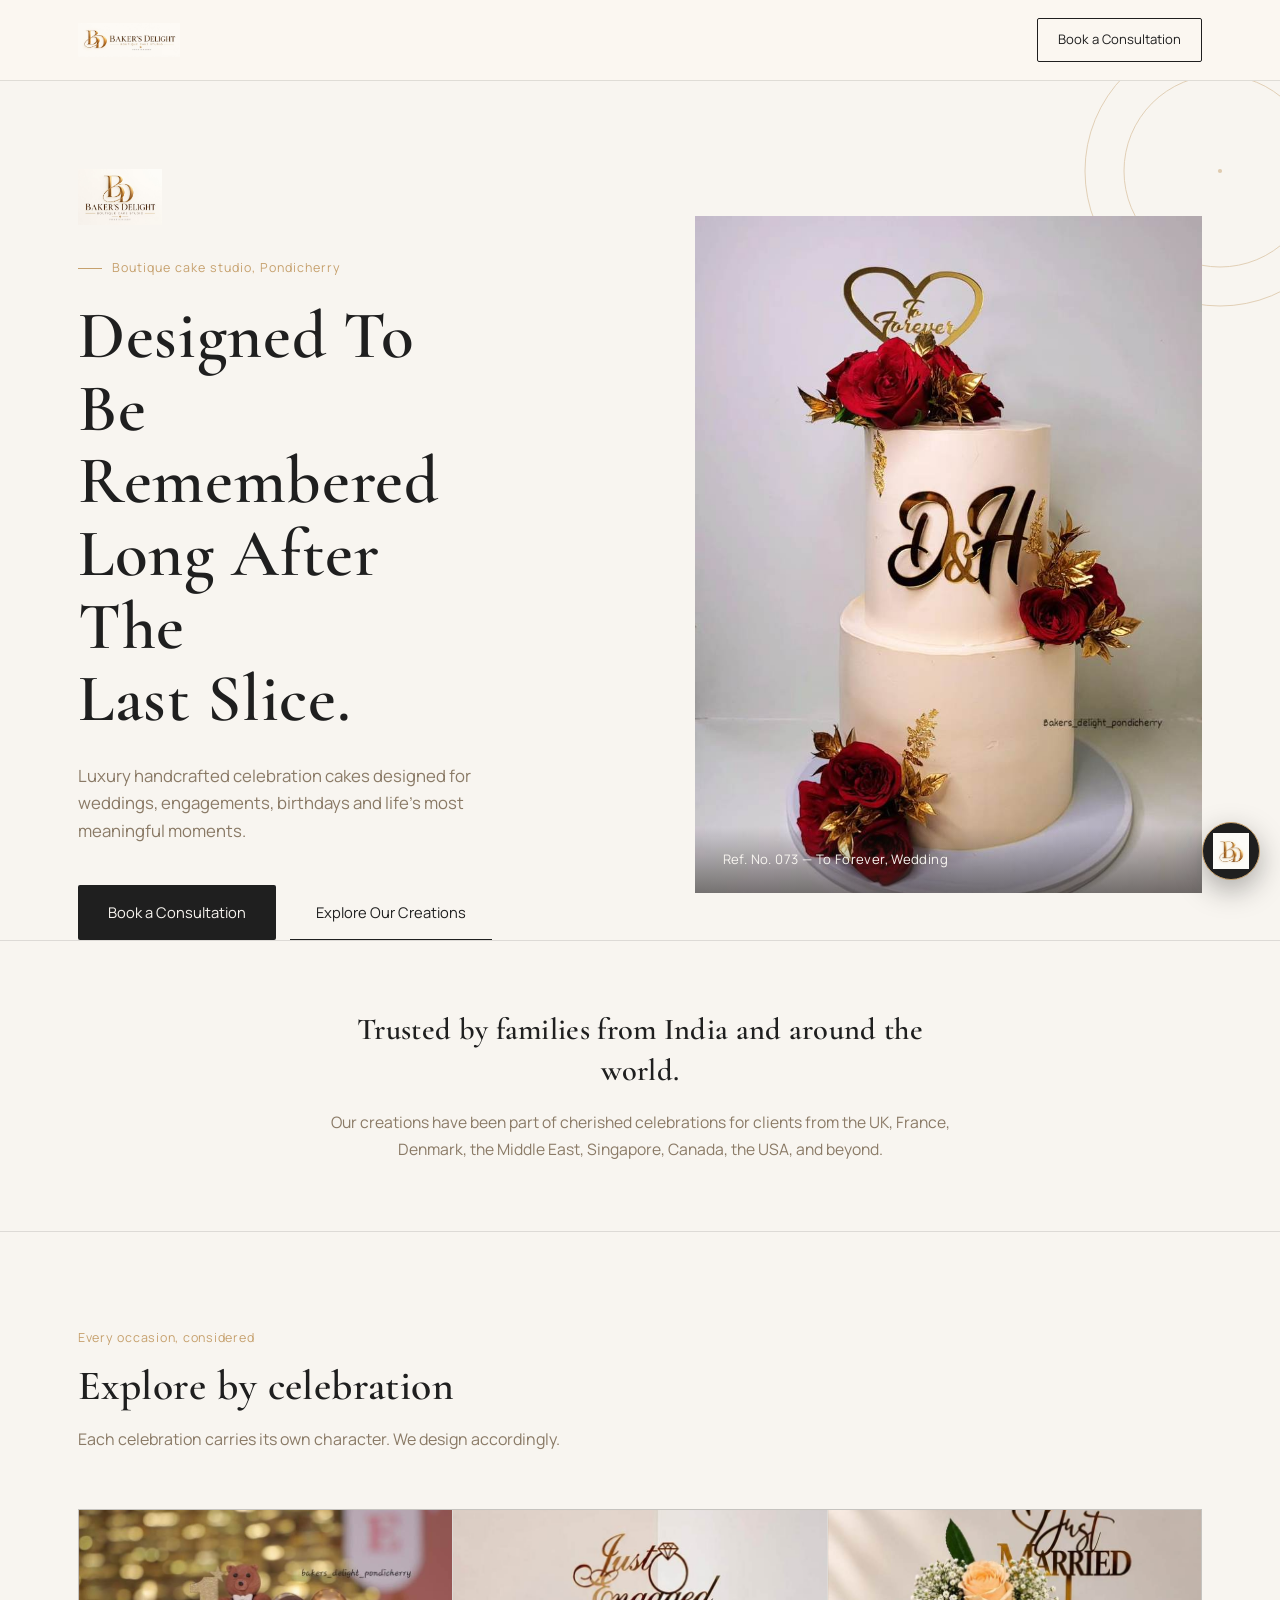
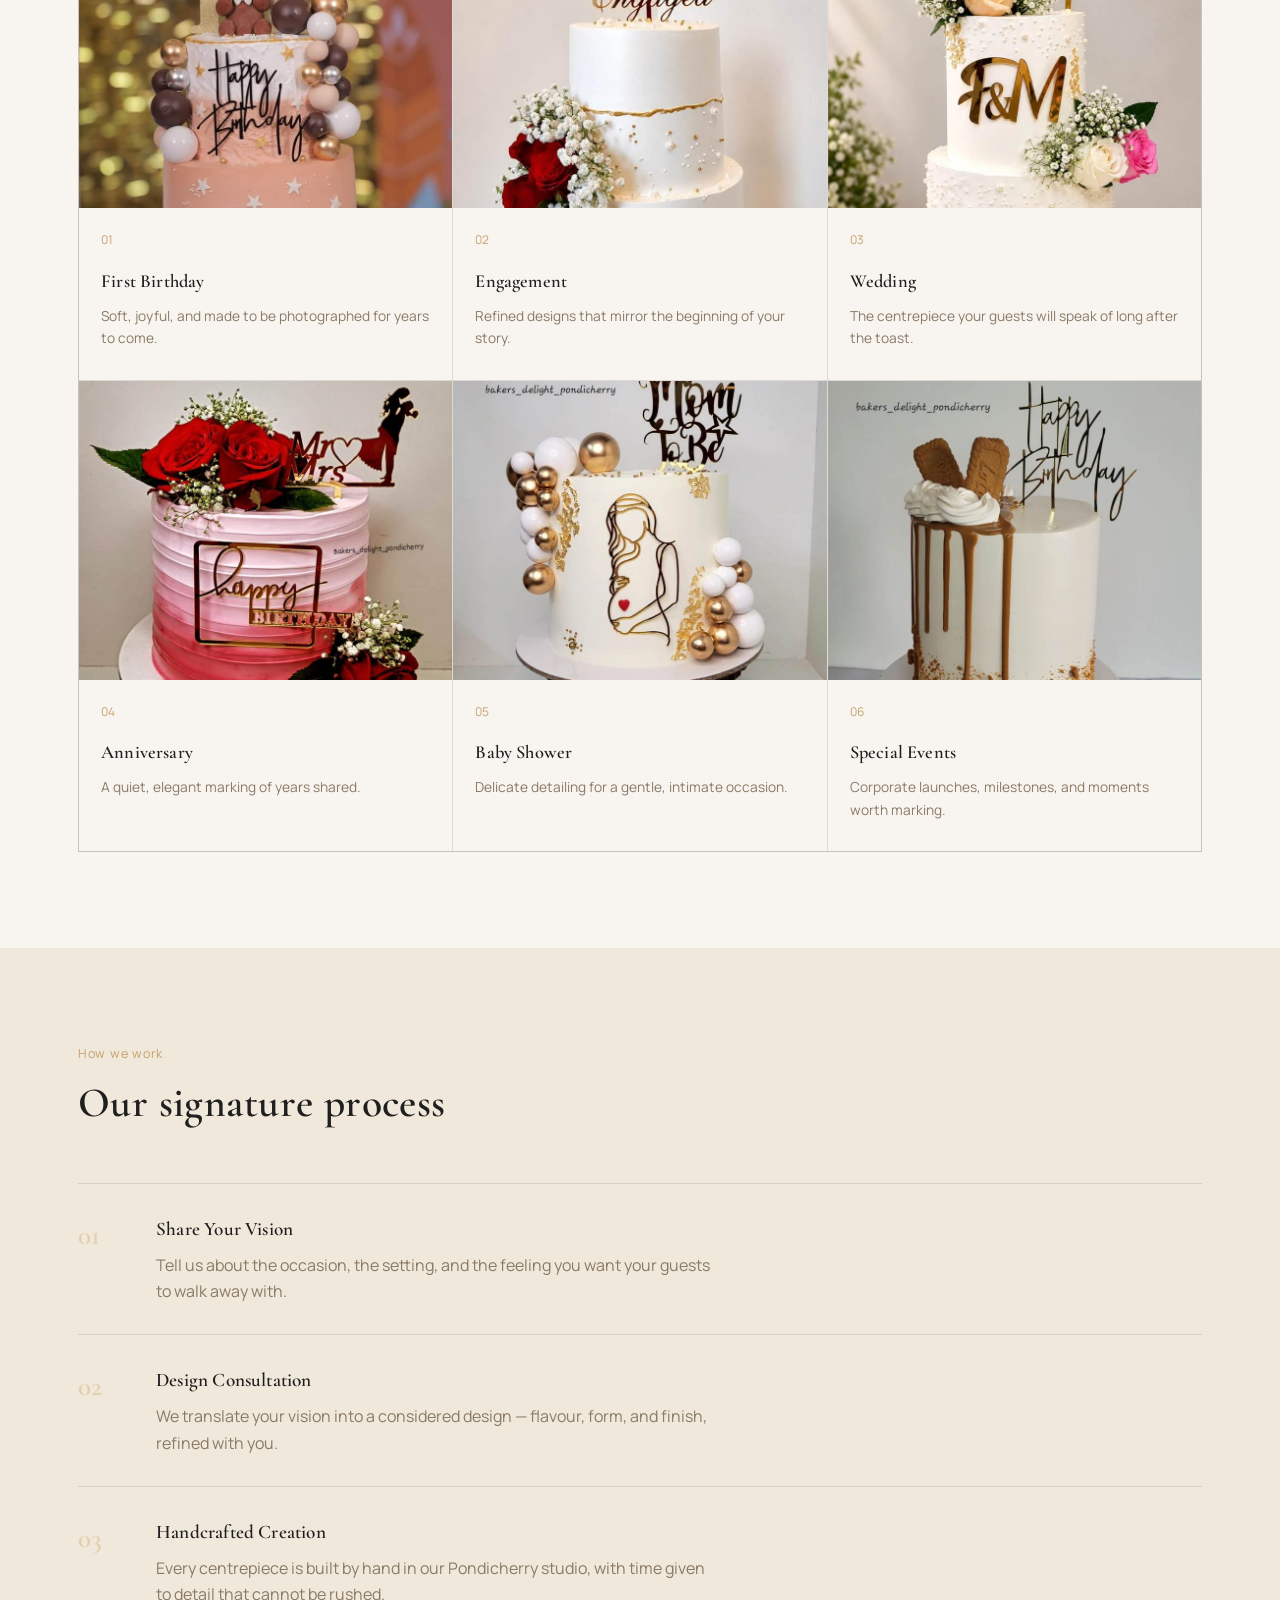
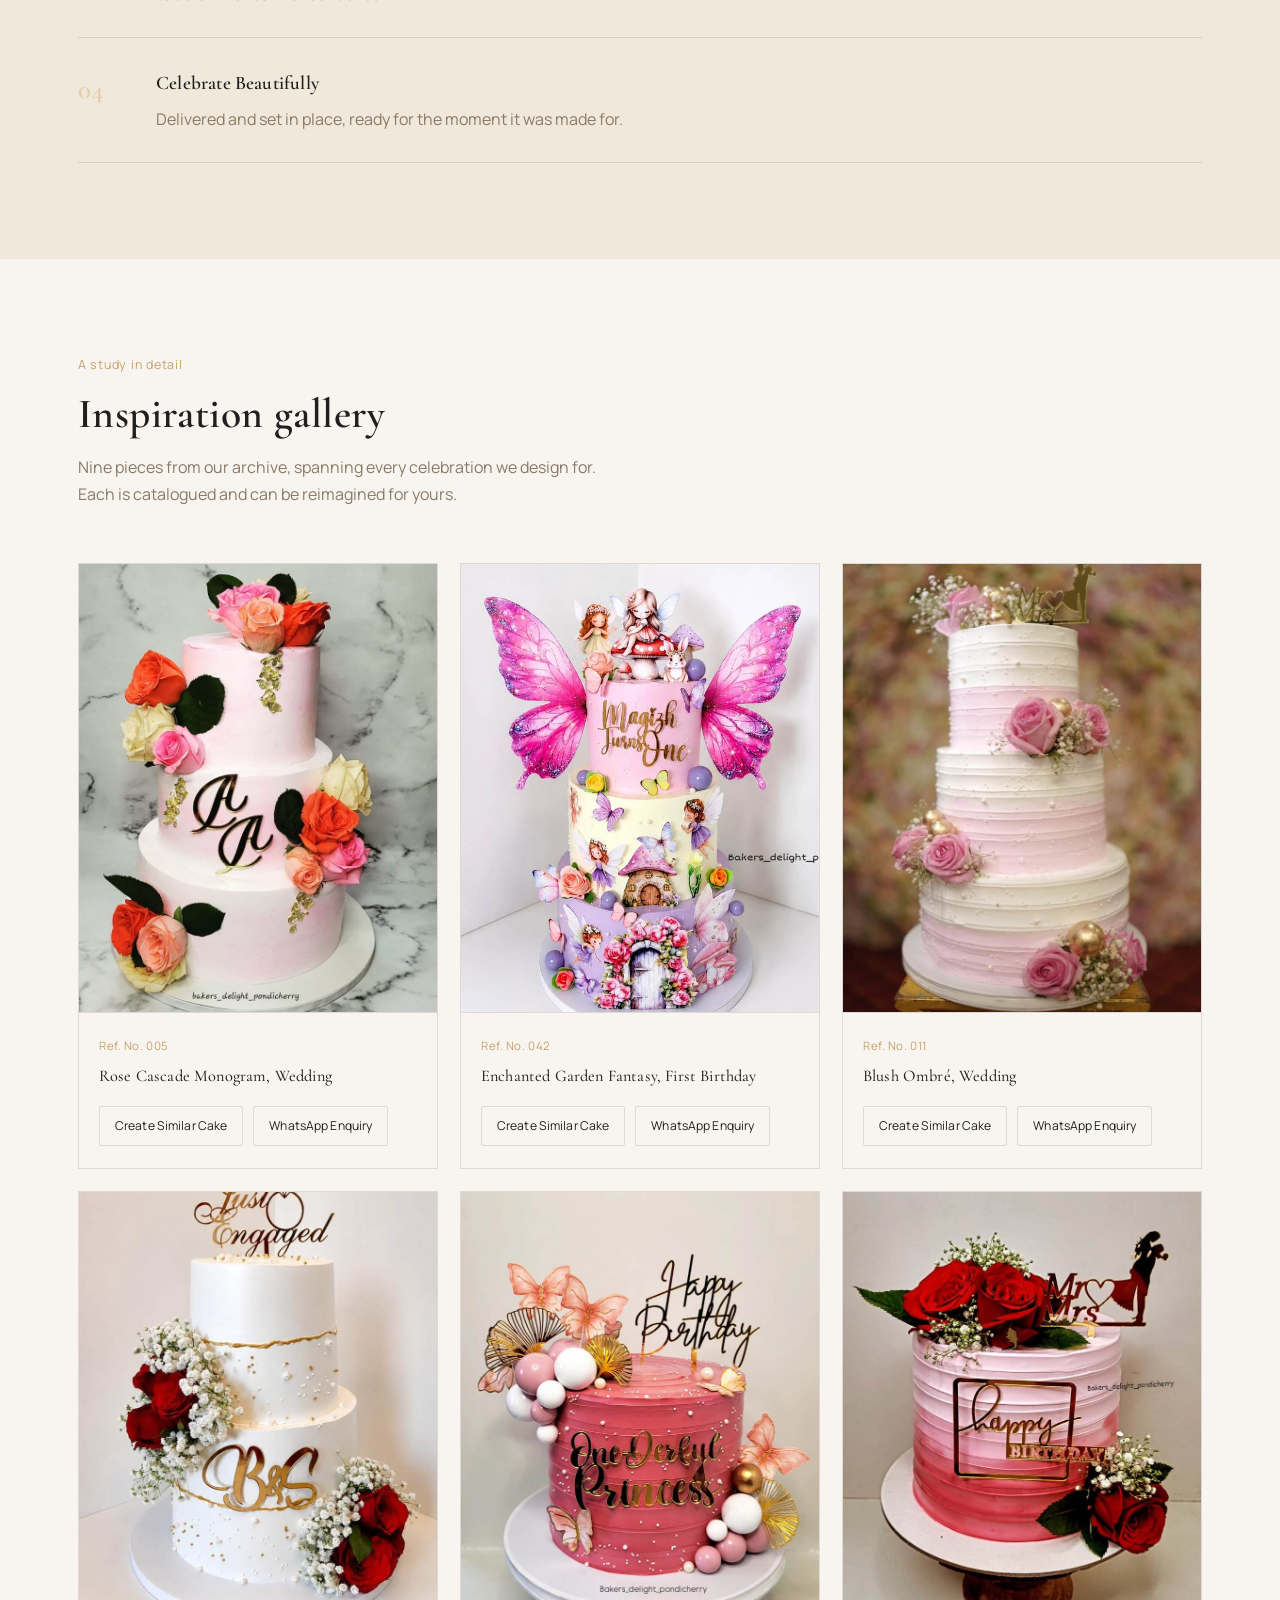
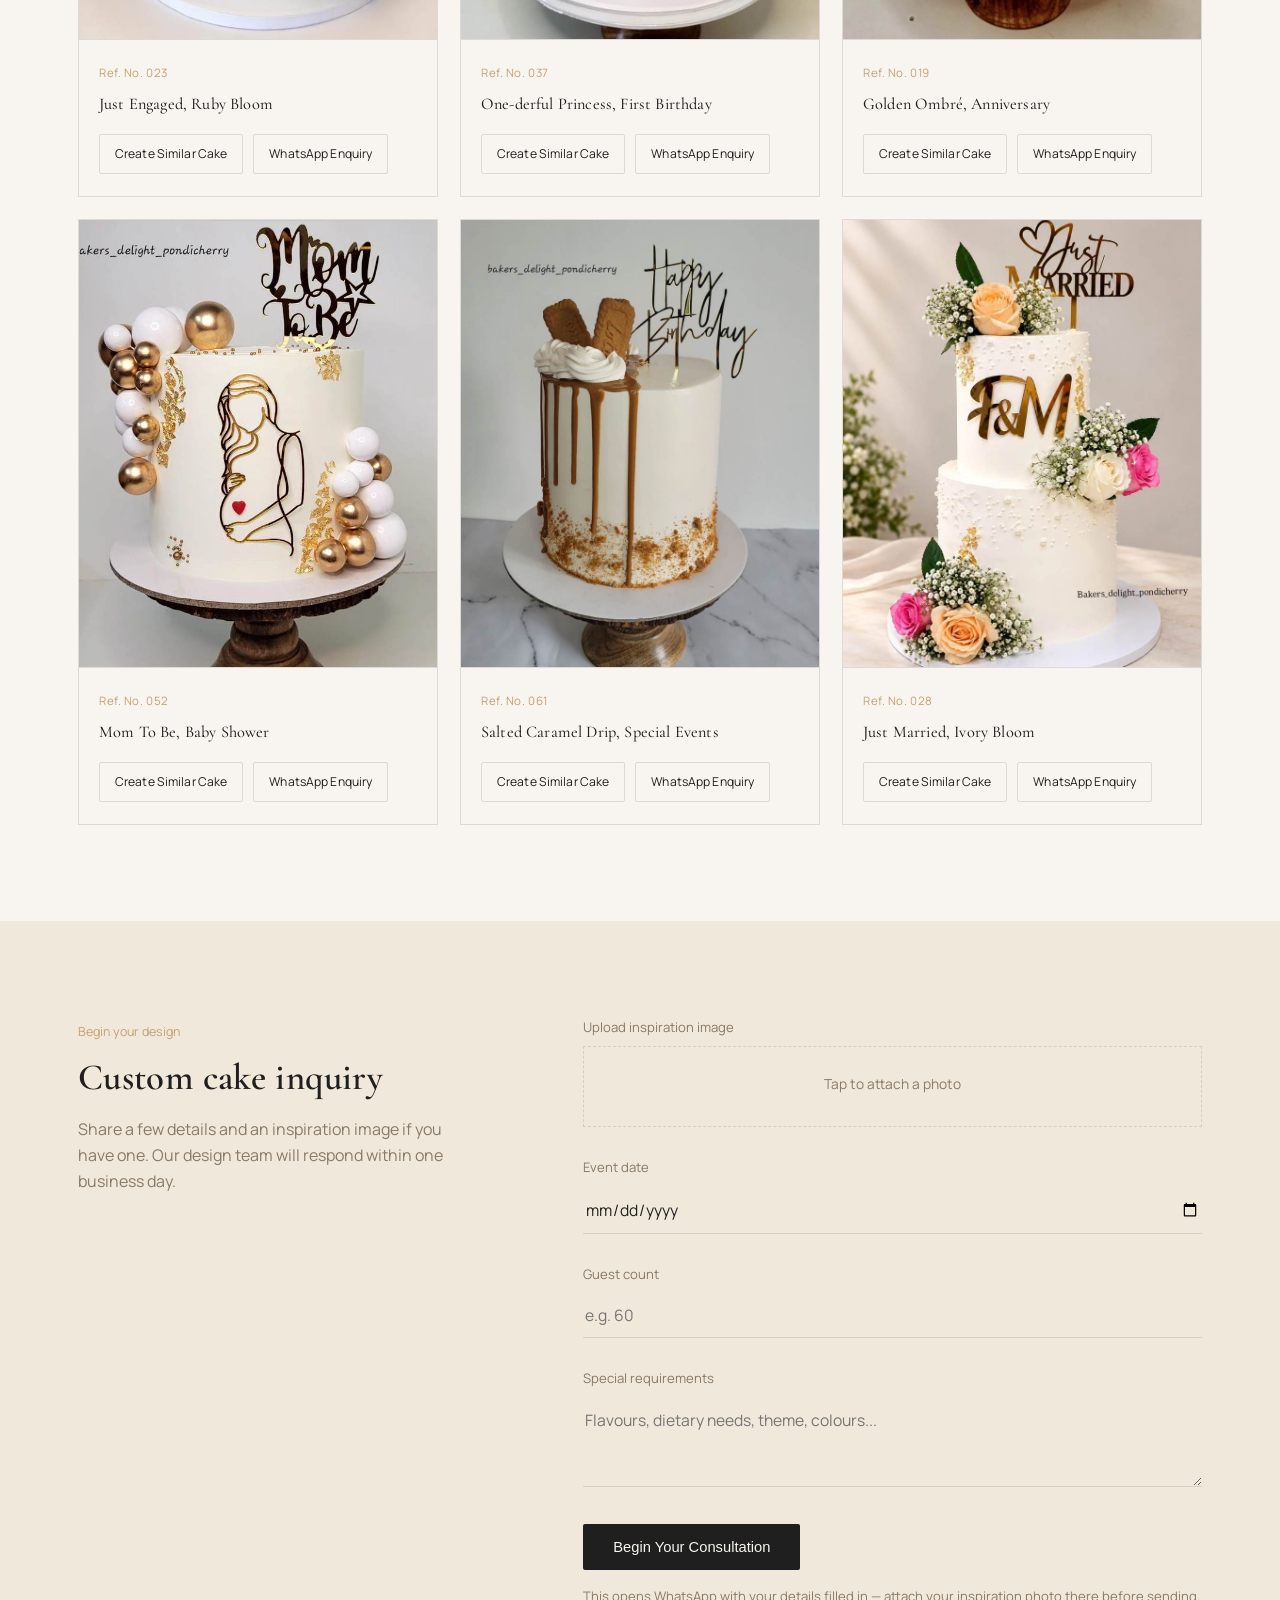
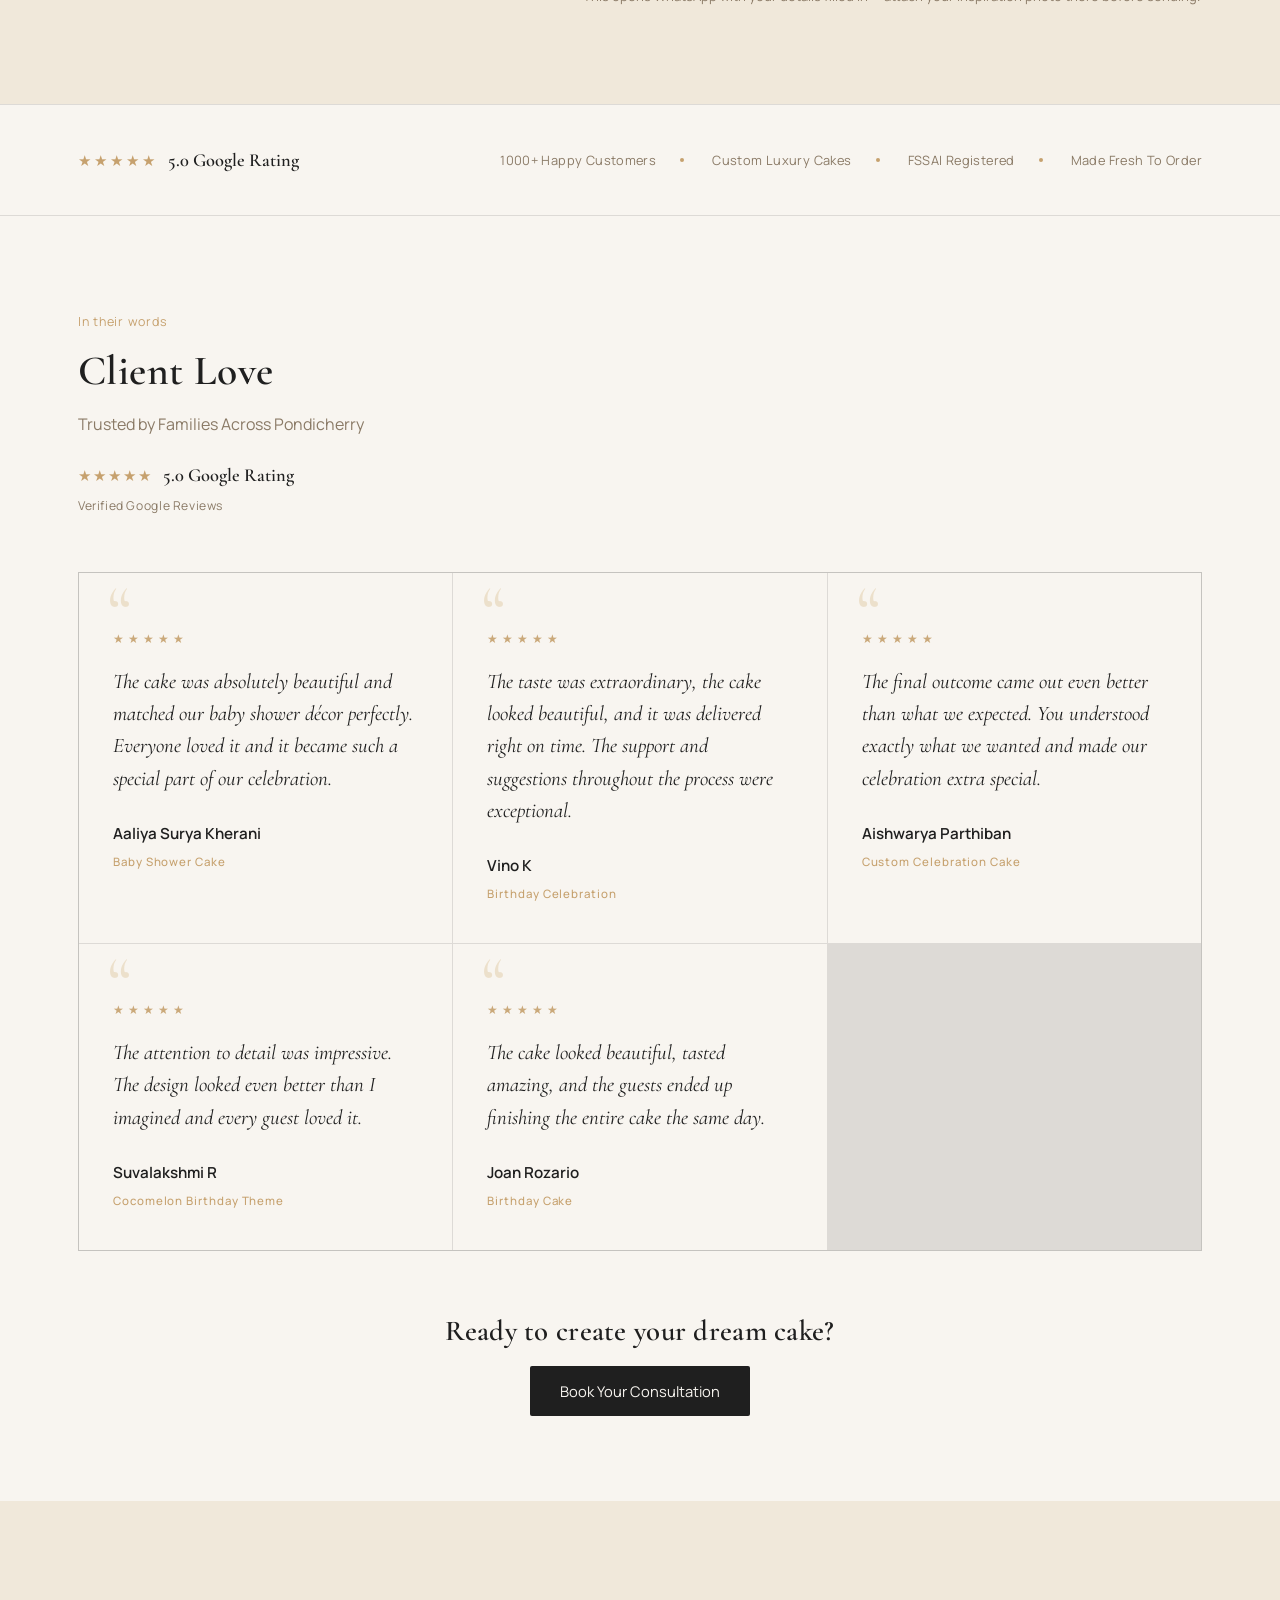
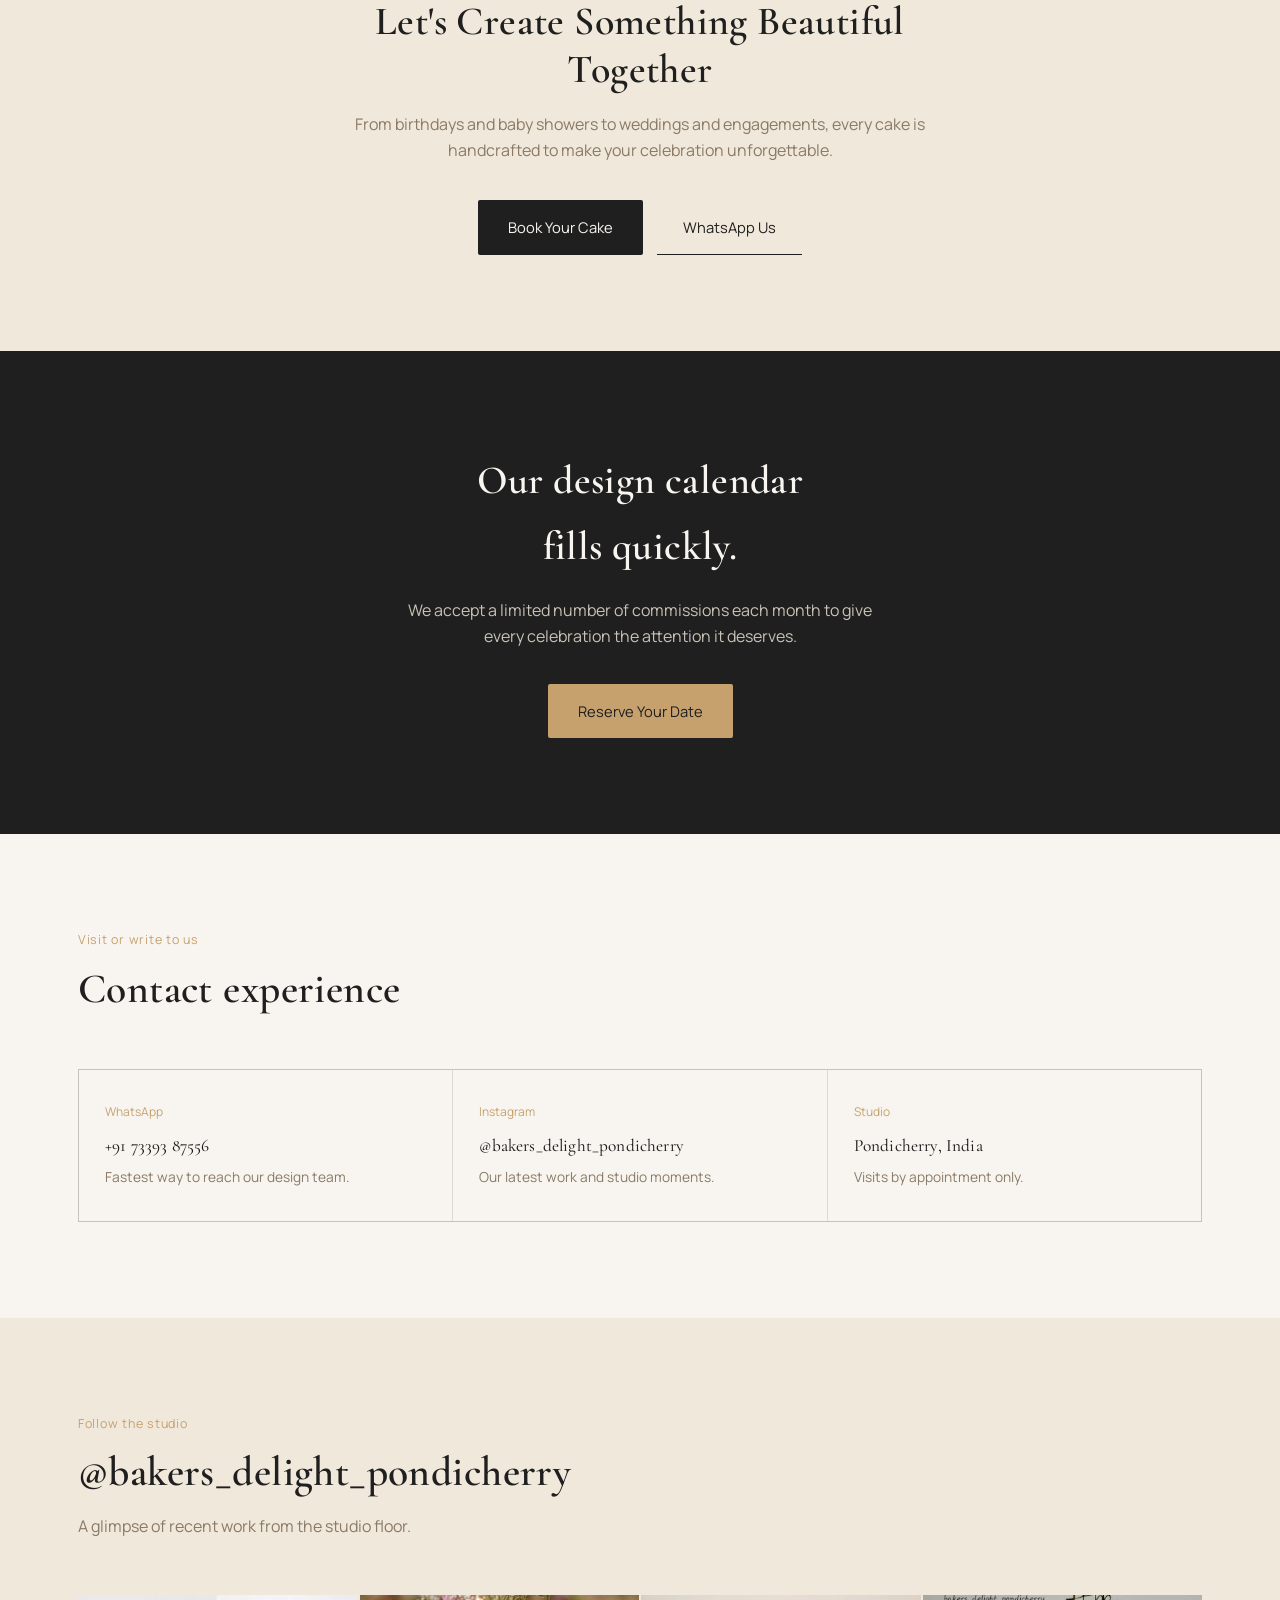
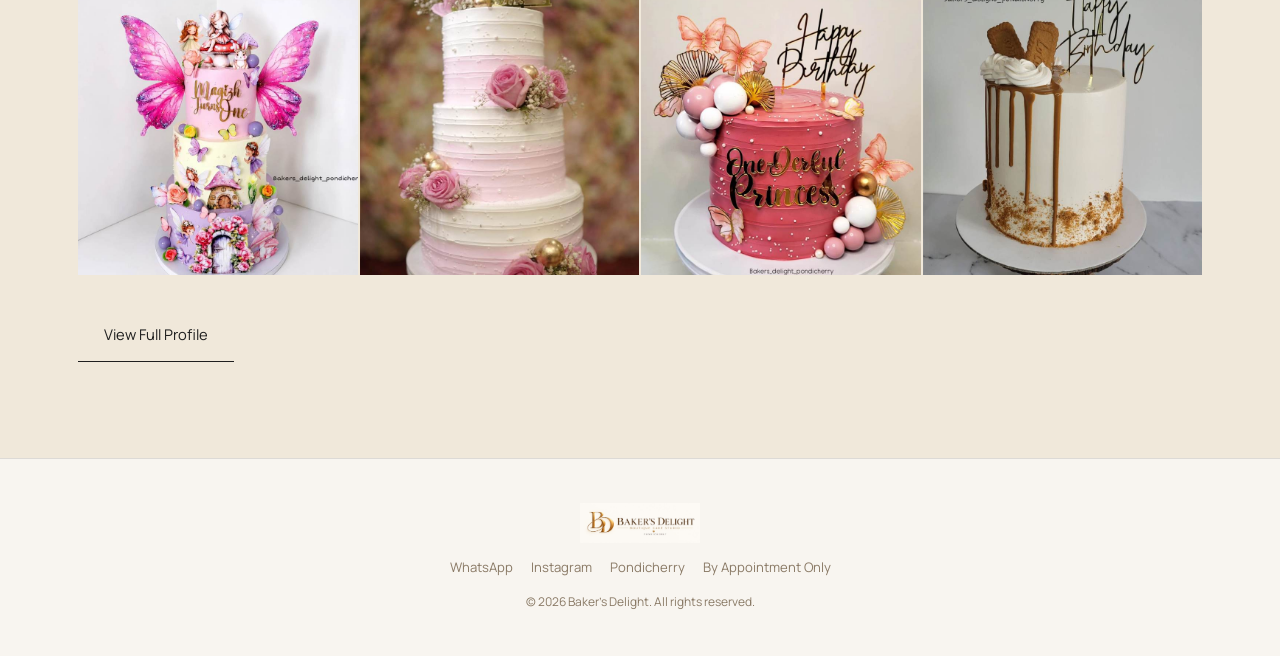
==== index.html @ 8ea7c94e "Add files via upload" ====
<!DOCTYPE html>
<html lang="en">
<head>
<meta charset="UTF-8">
<title>Luxury Custom Cakes in Pondicherry | Bakers Delight — Boutique Cake Studio</title>
<meta name="description" content="Bakers Delight is a luxury boutique cake studio in Pondicherry, handcrafting custom designer cakes for weddings, birthdays, engagements and anniversaries using premium ingredients.">
<link rel="canonical" href="https://bakersdelights.in/">

<!-- Open Graph / Facebook, WhatsApp, Instagram sharing -->
<meta property="og:type" content="website">
<meta property="og:site_name" content="Bakers Delight">
<meta property="og:title" content="Luxury Custom Cakes in Pondicherry | Bakers Delight">
<meta property="og:description" content="Handcrafted custom cakes for weddings, birthdays, engagements and anniversaries. A luxury boutique cake studio in Pondicherry, India.">
<meta property="og:url" content="https://bakersdelights.in/">
<meta property="og:locale" content="en_IN">
<meta property="og:image" content="https://bakersdelights.in/og-image.jpg">
<meta property="og:image:width" content="1200">
<meta property="og:image:height" content="630">

<!-- Twitter Card -->
<meta name="twitter:card" content="summary_large_image">
<meta name="twitter:title" content="Luxury Custom Cakes in Pondicherry | Bakers Delight">
<meta name="twitter:description" content="Handcrafted custom cakes for weddings, birthdays, engagements and anniversaries. A luxury boutique cake studio in Pondicherry, India.">
<meta name="twitter:image" content="https://bakersdelights.in/og-image.jpg">

<!-- LocalBusiness / Bakery Schema -->
<script type="application/ld+json">
{
  "@context": "https://schema.org",
  "@type": "Bakery",
  "name": "Bakers Delight",
  "image": "https://bakersdelights.in/og-image.jpg",
  "description": "Bakers Delight is a luxury boutique cake studio in Pondicherry creating handcrafted custom cakes using premium ingredients for birthdays, weddings, anniversaries and special celebrations.",
  "url": "https://bakersdelights.in/",
  "telephone": "+91-73393-87556",
  "priceRange": "$$$",
  "address": {
    "@type": "PostalAddress",
    "addressLocality": "Pondicherry",
    "addressRegion": "Puducherry",
    "addressCountry": "IN"
  },
  "areaServed": "Pondicherry",
  "servesCuisine": "Cakes",
  "sameAs": [
    "https://www.instagram.com/bakers_delight_pondicherry"
  ]
}
</script>

<!-- Organization Schema -->
<script type="application/ld+json">
{
  "@context": "https://schema.org",
  "@type": "Organization",
  "name": "Bakers Delight",
  "url": "https://bakersdelights.in/",
  "logo": "https://bakersdelights.in/logo.jpg",
  "description": "Luxury boutique cake studio in Pondicherry, India, specializing in handcrafted custom cakes for weddings, birthdays, engagements and anniversaries.",
  "contactPoint": {
    "@type": "ContactPoint",
    "telephone": "+91-73393-87556",
    "contactType": "customer service",
    "areaServed": "IN"
  },
  "sameAs": [
    "https://www.instagram.com/bakers_delight_pondicherry"
  ]
}
</script>

<meta name="viewport" content="width=device-width, initial-scale=1, viewport-fit=cover">
<link rel="preconnect" href="https://fonts.googleapis.com">
<link rel="preconnect" href="https://fonts.gstatic.com" crossorigin>
<link href="https://fonts.googleapis.com/css2?family=Cormorant+Garamond:ital,wght@0,400;0,500;0,600;1,500&family=Manrope:wght@400;500;600&display=swap" rel="stylesheet">
<link rel="stylesheet" href="styles.css">
</head>
<body>

<header class="site">
  <div class="nav-row">
    <img class="brand-logo" src="[data-uri]" alt="Baker's Delight — Boutique Cake Studio, Pondicherry">
    <a class="nav-cta" href="https://wa.me/917339387556?text=Hi%2C%20I%27d%20like%20to%20book%20a%20consultation" target="_blank" rel="noopener">Book a Consultation</a>
  </div>
</header>

<section class="hero">
  <svg class="hero-orn" viewBox="0 0 200 200" fill="none" xmlns="http://www.w3.org/2000/svg">
    <circle cx="100" cy="100" r="90" stroke="#C6A16E" stroke-width="0.6"/>
    <circle cx="100" cy="100" r="64" stroke="#C6A16E" stroke-width="0.6"/>
    <circle cx="100" cy="100" r="1.4" fill="#C6A16E"/>
  </svg>
  <div class="wrap">
    <div>
    <img class="hero-logo" src="[data-uri]" alt="Baker's Delight — Boutique Cake Studio">
    <span class="eyebrow">Boutique cake studio, Pondicherry</span>
    <h1>Designed To Be Remembered<br>Long After The<br>Last Slice.</h1>
    <p class="lede">Luxury handcrafted celebration cakes designed for weddings, engagements, birthdays and life's most meaningful moments.</p>
    <div class="hero-actions">
      <a class="btn-primary" href="https://wa.me/917339387556?text=Hi%2C%20I%27d%20like%20to%20book%20a%20consultation" target="_blank" rel="noopener">Book a Consultation</a>
      <a class="btn-secondary" href="#gallery">Explore Our Creations</a>
    </div>
    </div>
    <div class="hero-photo" style="background-image:var(--ph-hero-preview);"><div class="cap">Ref. No. 073 — To Forever, Wedding</div></div>
  </div>
</section>

<section class="stats-strip">
  <div class="wrap">
    <div class="trust-statement">
      <h3>Trusted by families from India and around the world.</h3>
      <p>Our creations have been part of cherished celebrations for clients from the UK, France, Denmark, the Middle East, Singapore, Canada, the USA, and beyond.</p>
    </div>
  </div>
</section>

<section id="celebrations">
  <div class="wrap">
    <div class="section-head">
      <span class="tag">Every occasion, considered</span>
      <h2>Explore by celebration</h2>
      <p>Each celebration carries its own character. We design accordingly.</p>
    </div>
  </div>
  <div class="wrap">
    <div class="celeb-grid">
      <div class="celeb-card"><div class="celeb-photo" style="background-image:var(--ph-explore-preview);background-position:center 15%;"></div><div class="cc-body"><span class="num">01</span><h3>First Birthday</h3><p>Soft, joyful, and made to be photographed for years to come.</p></div></div>
      <div class="celeb-card"><div class="celeb-photo" style="background-image:var(--ph-img2);background-position:center 15%;"></div><div class="cc-body"><span class="num">02</span><h3>Engagement</h3><p>Refined designs that mirror the beginning of your story.</p></div></div>
      <div class="celeb-card"><div class="celeb-photo" style="background-image:var(--ph-img4);background-position:center 15%;"></div><div class="cc-body"><span class="num">03</span><h3>Wedding</h3><p>The centrepiece your guests will speak of long after the toast.</p></div></div>
      <div class="celeb-card"><div class="celeb-photo" style="background-image:var(--ph-img18);background-position:center 25%;"></div><div class="cc-body"><span class="num">04</span><h3>Anniversary</h3><p>A quiet, elegant marking of years shared.</p></div></div>
      <div class="celeb-card"><div class="celeb-photo" style="background-image:var(--ph-img9);background-position:center 22%;"></div><div class="cc-body"><span class="num">05</span><h3>Baby Shower</h3><p>Delicate detailing for a gentle, intimate occasion.</p></div></div>
      <div class="celeb-card"><div class="celeb-photo" style="background-image:var(--ph-img8);background-position:center 15%;"></div><div class="cc-body"><span class="num">06</span><h3>Special Events</h3><p>Corporate launches, milestones, and moments worth marking.</p></div></div>
    </div>
  </div>
</section>

<section class="band-beige">
  <div class="wrap">
    <div class="section-head">
      <span class="tag">How we work</span>
      <h2>Our signature process</h2>
    </div>
    <div class="process-list">
      <div class="process-item"><span class="step-num">01</span><div><h3>Share Your Vision</h3><p>Tell us about the occasion, the setting, and the feeling you want your guests to walk away with.</p></div></div>
      <div class="process-item"><span class="step-num">02</span><div><h3>Design Consultation</h3><p>We translate your vision into a considered design — flavour, form, and finish, refined with you.</p></div></div>
      <div class="process-item"><span class="step-num">03</span><div><h3>Handcrafted Creation</h3><p>Every centrepiece is built by hand in our Pondicherry studio, with time given to detail that cannot be rushed.</p></div></div>
      <div class="process-item"><span class="step-num">04</span><div><h3>Celebrate Beautifully</h3><p>Delivered and set in place, ready for the moment it was made for.</p></div></div>
    </div>
  </div>
</section>

<section id="gallery">
  <div class="wrap">
    <div class="section-head">
      <span class="tag">A study in detail</span>
      <h2>Inspiration gallery</h2>
      <p>Nine pieces from our archive, spanning every celebration we design for. Each is catalogued and can be reimagined for yours.</p>
    </div>
    <div class="gallery-grid">
      <div class="gcard">
        <div class="gplate photo" style="background-image:var(--ph-gallery-preview);"></div>
        <div class="gmeta"><span class="ref">Ref. No. 005</span><h3>Rose Cascade Monogram, Wedding</h3><div class="glinks"><a href="https://wa.me/917339387556?text=Hi%2C%20I%27d%20like%20a%20cake%20similar%20to%20Ref.%20No.%20005">Create Similar Cake</a><a href="https://wa.me/917339387556?text=Enquiring%20about%20Ref.%20No.%20005">WhatsApp Enquiry</a></div></div>
      </div>
      <div class="gcard">
        <div class="gplate photo" style="background-image:var(--ph-img16);"></div>
        <div class="gmeta"><span class="ref">Ref. No. 042</span><h3>Enchanted Garden Fantasy, First Birthday</h3><div class="glinks"><a href="https://wa.me/917339387556?text=Hi%2C%20I%27d%20like%20a%20cake%20similar%20to%20Ref.%20No.%20042">Create Similar Cake</a><a href="https://wa.me/917339387556?text=Enquiring%20about%20Ref.%20No.%20042">WhatsApp Enquiry</a></div></div>
      </div>
      <div class="gcard">
        <div class="gplate photo" style="background-image:var(--ph-img1);"></div>
        <div class="gmeta"><span class="ref">Ref. No. 011</span><h3>Blush Ombré, Wedding</h3><div class="glinks"><a href="https://wa.me/917339387556?text=Hi%2C%20I%27d%20like%20a%20cake%20similar%20to%20Ref.%20No.%20011">Create Similar Cake</a><a href="https://wa.me/917339387556?text=Enquiring%20about%20Ref.%20No.%20011">WhatsApp Enquiry</a></div></div>
      </div>
      <div class="gcard">
        <div class="gplate photo" style="background-image:var(--ph-img2);"></div>
        <div class="gmeta"><span class="ref">Ref. No. 023</span><h3>Just Engaged, Ruby Bloom</h3><div class="glinks"><a href="https://wa.me/917339387556?text=Hi%2C%20I%27d%20like%20a%20cake%20similar%20to%20Ref.%20No.%20023">Create Similar Cake</a><a href="https://wa.me/917339387556?text=Enquiring%20about%20Ref.%20No.%20023">WhatsApp Enquiry</a></div></div>
      </div>
      <div class="gcard">
        <div class="gplate photo" style="background-image:var(--ph-img14);"></div>
        <div class="gmeta"><span class="ref">Ref. No. 037</span><h3>One-derful Princess, First Birthday</h3><div class="glinks"><a href="https://wa.me/917339387556?text=Hi%2C%20I%27d%20like%20a%20cake%20similar%20to%20Ref.%20No.%20037">Create Similar Cake</a><a href="https://wa.me/917339387556?text=Enquiring%20about%20Ref.%20No.%20037">WhatsApp Enquiry</a></div></div>
      </div>
      <div class="gcard">
        <div class="gplate photo" style="background-image:var(--ph-img18);"></div>
        <div class="gmeta"><span class="ref">Ref. No. 019</span><h3>Golden Ombré, Anniversary</h3><div class="glinks"><a href="https://wa.me/917339387556?text=Hi%2C%20I%27d%20like%20a%20cake%20similar%20to%20Ref.%20No.%20019">Create Similar Cake</a><a href="https://wa.me/917339387556?text=Enquiring%20about%20Ref.%20No.%20019">WhatsApp Enquiry</a></div></div>
      </div>
      <div class="gcard">
        <div class="gplate photo" style="background-image:var(--ph-img9);"></div>
        <div class="gmeta"><span class="ref">Ref. No. 052</span><h3>Mom To Be, Baby Shower</h3><div class="glinks"><a href="https://wa.me/917339387556?text=Hi%2C%20I%27d%20like%20a%20cake%20similar%20to%20Ref.%20No.%20052">Create Similar Cake</a><a href="https://wa.me/917339387556?text=Enquiring%20about%20Ref.%20No.%20052">WhatsApp Enquiry</a></div></div>
      </div>
      <div class="gcard">
        <div class="gplate photo" style="background-image:var(--ph-img8);"></div>
        <div class="gmeta"><span class="ref">Ref. No. 061</span><h3>Salted Caramel Drip, Special Events</h3><div class="glinks"><a href="https://wa.me/917339387556?text=Hi%2C%20I%27d%20like%20a%20cake%20similar%20to%20Ref.%20No.%20061">Create Similar Cake</a><a href="https://wa.me/917339387556?text=Enquiring%20about%20Ref.%20No.%20061">WhatsApp Enquiry</a></div></div>
      </div>
      <div class="gcard">
        <div class="gplate photo" style="background-image:var(--ph-img4);"></div>
        <div class="gmeta"><span class="ref">Ref. No. 028</span><h3>Just Married, Ivory Bloom</h3><div class="glinks"><a href="https://wa.me/917339387556?text=Hi%2C%20I%27d%20like%20a%20cake%20similar%20to%20Ref.%20No.%20028">Create Similar Cake</a><a href="https://wa.me/917339387556?text=Enquiring%20about%20Ref.%20No.%20028">WhatsApp Enquiry</a></div></div>
      </div>
    </div>
  </div>
</section>

<section class="band-beige" id="inquiry">
  <div class="wrap">
    <div class="inquiry-grid">
      <div>
        <span class="tag" style="color:var(--gold);font-size:0.78rem;">Begin your design</span>
        <h2 class="serif" style="font-size:clamp(1.8rem,4.4vw,2.3rem);margin-top:14px;line-height:1.16;">Custom cake inquiry</h2>
        <p style="margin-top:16px;color:var(--charcoal-soft);max-width:38ch;">Share a few details and an inspiration image if you have one. Our design team will respond within one business day.</p>
      </div>
      <form id="inquiryForm">
        <div class="field"><label for="insp">Upload inspiration image</label><div class="upload-box" id="uploadBox">Tap to attach a photo <span id="fileName" style="display:block;margin-top:4px;color:var(--gold);"></span></div><input type="file" id="insp" accept="image/*" style="display:none;"></div>
        <div class="field"><label for="edate">Event date</label><input type="date" id="edate" required></div>
        <div class="field"><label for="guests">Guest count</label><input type="number" id="guests" min="1" placeholder="e.g. 60" required></div>
        <div class="field"><label for="reqs">Special requirements</label><textarea id="reqs" rows="3" placeholder="Flavours, dietary needs, theme, colours..."></textarea></div>
        <button type="submit" class="btn-primary" style="border:none;cursor:pointer;">Begin Your Consultation</button>
        <p class="submit-note">This opens WhatsApp with your details filled in — attach your inspiration photo there before sending.</p>
        <p class="form-status" id="formStatus">Opening WhatsApp with your inquiry…</p>
      </form>
    </div>
  </div>
</section>

<section class="trust-strip">
  <div class="wrap">
    <div class="trust-strip-inner">
      <div class="trust-rating"><span class="stars">★★★★★</span><span class="rating">5.0 Google Rating</span></div>
      <div class="trust-items">
        <span>1000+ Happy Customers</span>
        <span>Custom Luxury Cakes</span>
        <span>FSSAI Registered</span>
        <span>Made Fresh To Order</span>
      </div>
    </div>
  </div>
</section>

<section id="testimonials">
  <div class="wrap">
    <div class="section-head">
      <span class="tag">In their words</span>
      <h2>Client Love</h2>
      <p>Trusted by Families Across Pondicherry</p>
      <div class="trust-badge">
        <span class="stars">★★★★★</span><span class="rating">5.0 Google Rating</span>
        <span class="verified">Verified Google Reviews</span>
      </div>
    </div>
  </div>
  <div class="wrap">
    <div class="testi-grid">
      <div class="testi"><div class="stars-row">★★★★★</div><span class="qmark">&ldquo;</span><q>The cake was absolutely beautiful and matched our baby shower décor perfectly. Everyone loved it and it became such a special part of our celebration.</q><div class="who">Aaliya Surya Kherani<span>Baby Shower Cake</span></div></div>
      <div class="testi"><div class="stars-row">★★★★★</div><span class="qmark">&ldquo;</span><q>The taste was extraordinary, the cake looked beautiful, and it was delivered right on time. The support and suggestions throughout the process were exceptional.</q><div class="who">Vino K<span>Birthday Celebration</span></div></div>
      <div class="testi"><div class="stars-row">★★★★★</div><span class="qmark">&ldquo;</span><q>The final outcome came out even better than what we expected. You understood exactly what we wanted and made our celebration extra special.</q><div class="who">Aishwarya Parthiban<span>Custom Celebration Cake</span></div></div>
      <div class="testi"><div class="stars-row">★★★★★</div><span class="qmark">&ldquo;</span><q>The attention to detail was impressive. The design looked even better than I imagined and every guest loved it.</q><div class="who">Suvalakshmi R<span>Cocomelon Birthday Theme</span></div></div>
      <div class="testi"><div class="stars-row">★★★★★</div><span class="qmark">&ldquo;</span><q>The cake looked beautiful, tasted amazing, and the guests ended up finishing the entire cake the same day.</q><div class="who">Joan Rozario<span>Birthday Cake</span></div></div>
    </div>
    <div class="testi-cta">
      <h3>Ready to create your dream cake?</h3>
      <a class="btn-primary" href="https://wa.me/917339387556?text=Hi%20Baker%27s%20Delight%2C%20I%27d%20like%20to%20book%20a%20consultation" target="_blank" rel="noopener">Book Your Consultation</a>
    </div>
  </div>
</section>

<section class="band-beige cta-section">
  <div class="wrap">
    <div class="cta-section-inner">
      <h2>Let's Create Something Beautiful Together</h2>
      <p>From birthdays and baby showers to weddings and engagements, every cake is handcrafted to make your celebration unforgettable.</p>
      <div class="cta-actions">
        <a class="btn-primary" href="https://wa.me/917339387556?text=Hi%20Baker%27s%20Delight%2C%20I%27d%20like%20to%20book%20my%20cake." target="_blank" rel="noopener">Book Your Cake</a>
        <a class="btn-secondary" href="https://wa.me/917339387556?text=Hi%20Baker%27s%20Delight%2C%20I%27d%20like%20to%20know%20more." target="_blank" rel="noopener">WhatsApp Us</a>
      </div>
    </div>
  </div>
</section>

<section class="reserve">
  <div class="wrap">
    <h2>Our design calendar fills quickly.</h2>
    <p>We accept a limited number of commissions each month to give every celebration the attention it deserves.</p>
    <a class="btn-primary" href="https://wa.me/917339387556?text=Hi%2C%20I%27d%20like%20to%20reserve%20my%20date" target="_blank" rel="noopener">Reserve Your Date</a>
  </div>
</section>

<section id="contact">
  <div class="wrap">
    <div class="section-head">
      <span class="tag">Visit or write to us</span>
      <h2>Contact experience</h2>
    </div>
    <div class="contact-grid">
      <a class="ccard" href="https://wa.me/917339387556" target="_blank" rel="noopener"><span class="tag">WhatsApp</span><h3>+91 73393 87556</h3><p>Fastest way to reach our design team.</p></a>
      <a class="ccard" href="https://www.instagram.com/bakers_delight_pondicherry?stkn=MTZ4eXpkMjF6YW51ZQ==" target="_blank" rel="noopener"><span class="tag">Instagram</span><h3>@bakers_delight_pondicherry</h3><p>Our latest work and studio moments.</p></a>
      <a class="ccard" href="https://maps.google.com/?q=Baker%27s+Delight+Pondicherry" target="_blank" rel="noopener"><span class="tag">Studio</span><h3>Pondicherry, India</h3><p>Visits by appointment only.</p></a>
    </div>
  </div>
</section>

<section id="instagram" class="band-beige">
  <div class="wrap">
    <div class="section-head">
      <span class="tag">Follow the studio</span>
      <h2>@bakers_delight_pondicherry</h2>
      <p>A glimpse of recent work from the studio floor.</p>
    </div>
    <div class="insta-grid">
      <a class="insta-item" style="background-image:var(--ph-img16);" href="https://www.instagram.com/bakers_delight_pondicherry?stkn=MTZ4eXpkMjF6YW51ZQ==" target="_blank" rel="noopener" aria-label="View on Instagram"></a>
      <a class="insta-item" style="background-image:var(--ph-img1);" href="https://www.instagram.com/bakers_delight_pondicherry?stkn=MTZ4eXpkMjF6YW51ZQ==" target="_blank" rel="noopener" aria-label="View on Instagram"></a>
      <a class="insta-item" style="background-image:var(--ph-img14);" href="https://www.instagram.com/bakers_delight_pondicherry?stkn=MTZ4eXpkMjF6YW51ZQ==" target="_blank" rel="noopener" aria-label="View on Instagram"></a>
      <a class="insta-item" style="background-image:var(--ph-img8);" href="https://www.instagram.com/bakers_delight_pondicherry?stkn=MTZ4eXpkMjF6YW51ZQ==" target="_blank" rel="noopener" aria-label="View on Instagram"></a>
    </div>
    <a class="btn-secondary" style="margin-top:32px;display:inline-block;" href="https://www.instagram.com/bakers_delight_pondicherry?stkn=MTZ4eXpkMjF6YW51ZQ==" target="_blank" rel="noopener">View Full Profile</a>
  </div>
</section>

<footer>
  <img class="brand-logo footer-logo" src="[data-uri]" alt="Baker's Delight — Boutique Cake Studio">
  <div class="footer-links">
    <a href="https://wa.me/917339387556" target="_blank" rel="noopener">WhatsApp</a>
    <a href="https://www.instagram.com/bakers_delight_pondicherry?stkn=MTZ4eXpkMjF6YW51ZQ==" target="_blank" rel="noopener">Instagram</a>
    <span>Pondicherry</span>
    <span>By Appointment Only</span>
  </div>
  <p class="footer-copy">&copy; 2026 Baker's Delight. All rights reserved.</p>
</footer>


<a class="wa-fab" href="https://wa.me/917339387556?text=Hi%20Baker%27s%20Delight%2C%20I%20would%20like%20to%20discuss%20a%20custom%20cake%20for%20my%20celebration." target="_blank" rel="noopener" aria-label="Chat with us on WhatsApp">
  <img src="[data-uri]" alt="">
</a>

<script src="script.js"></script>
</body>
</html>
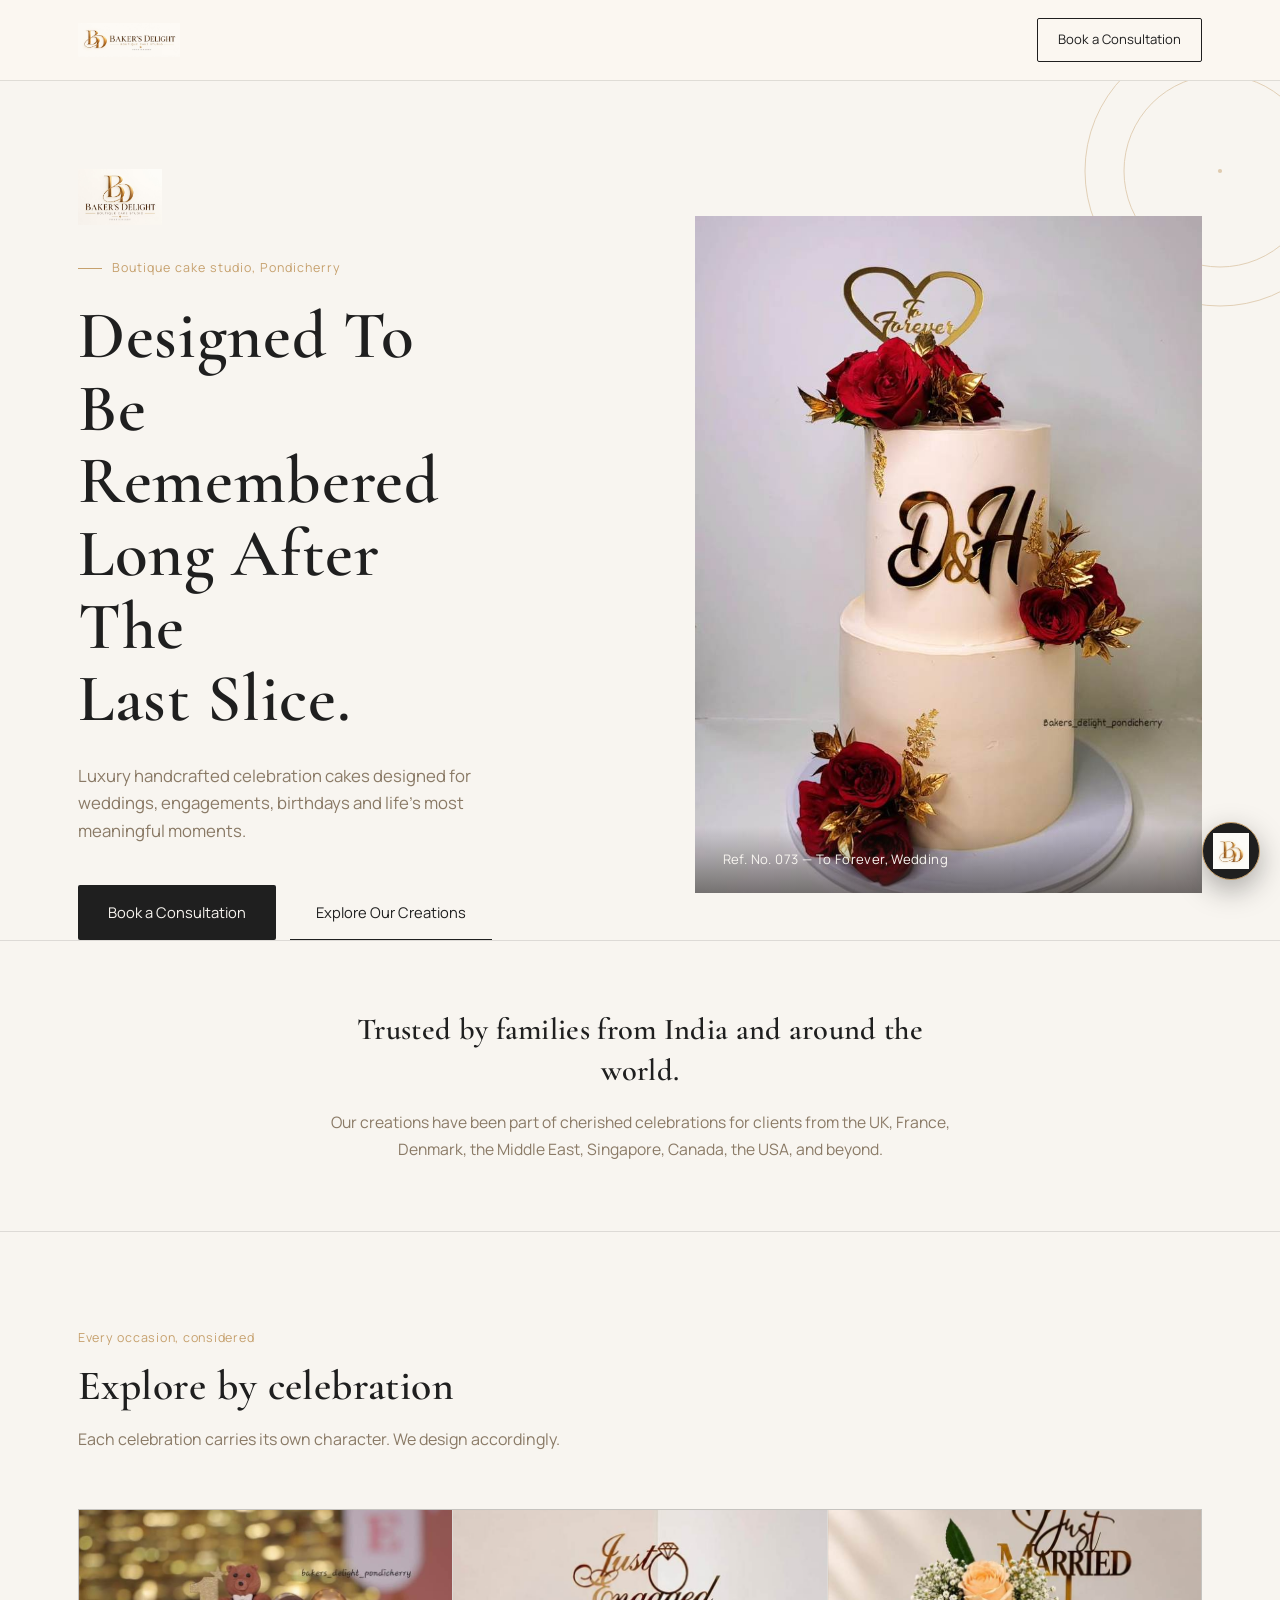
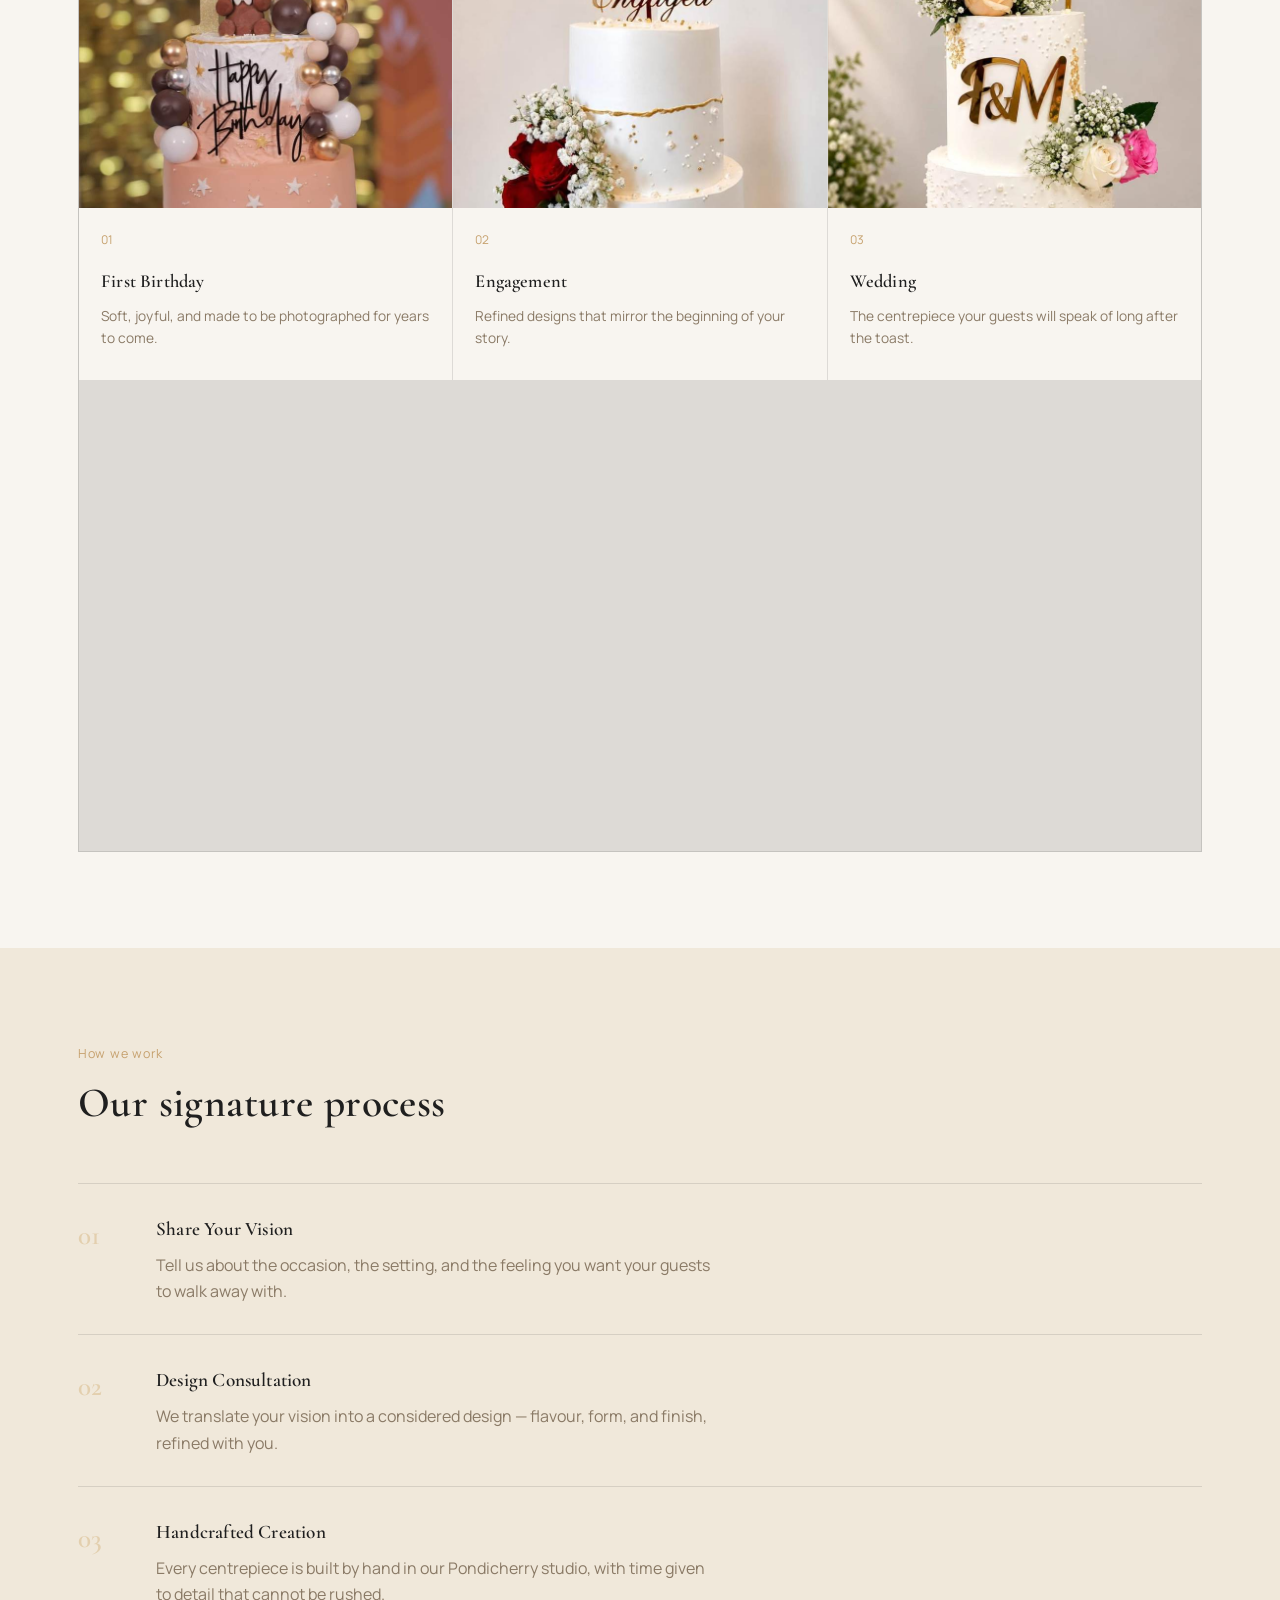
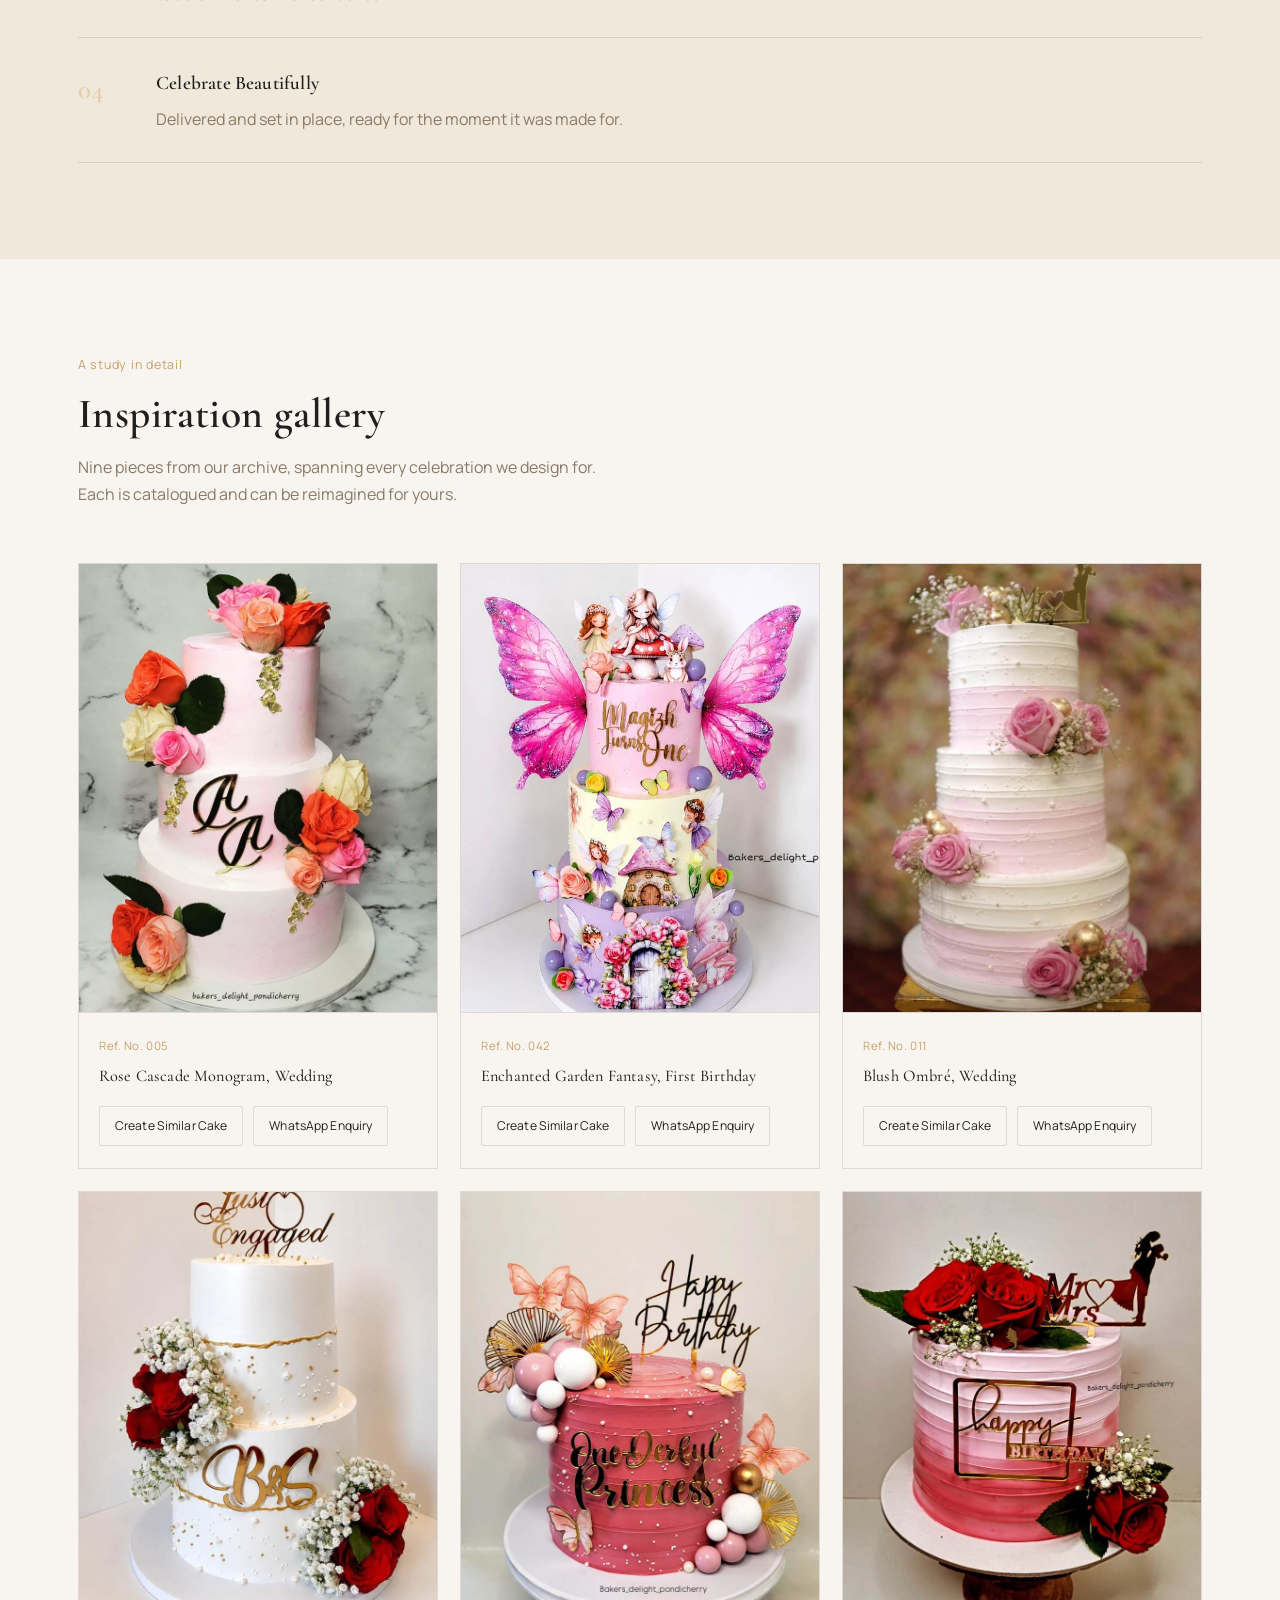
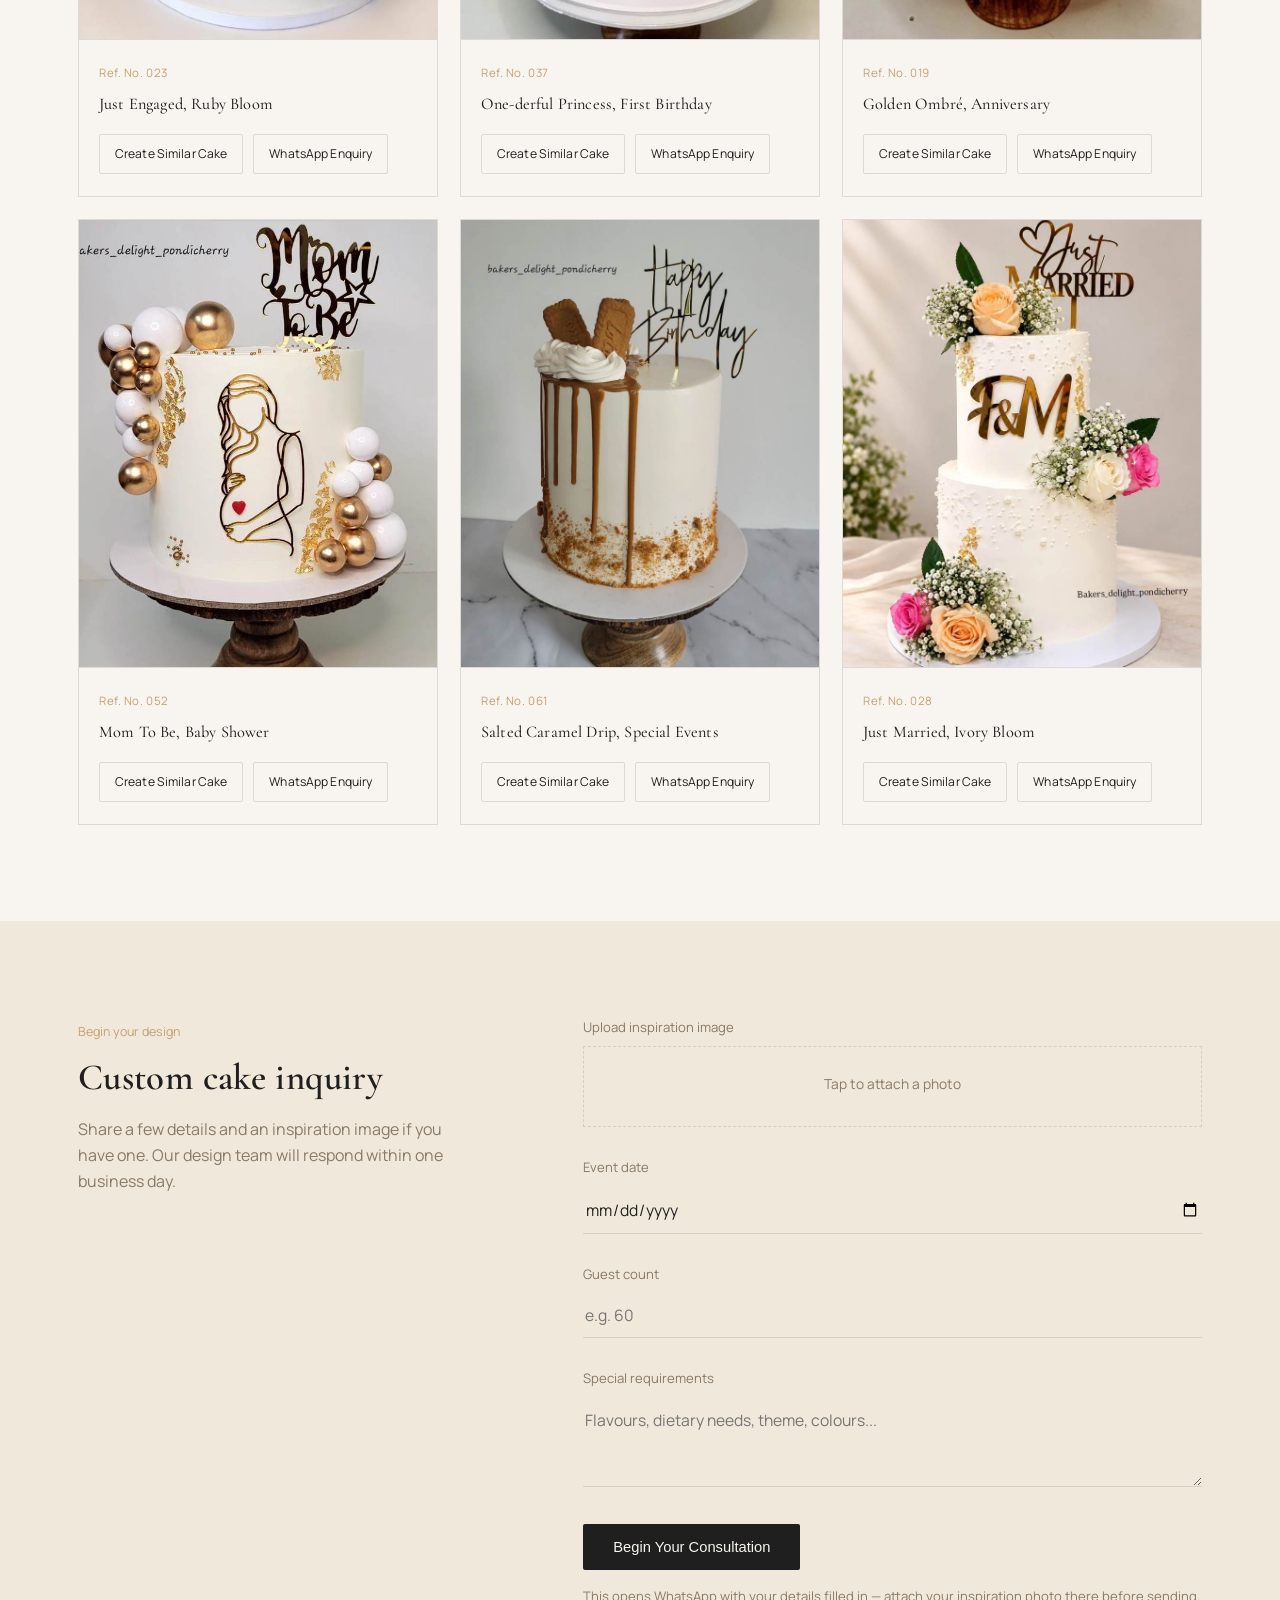
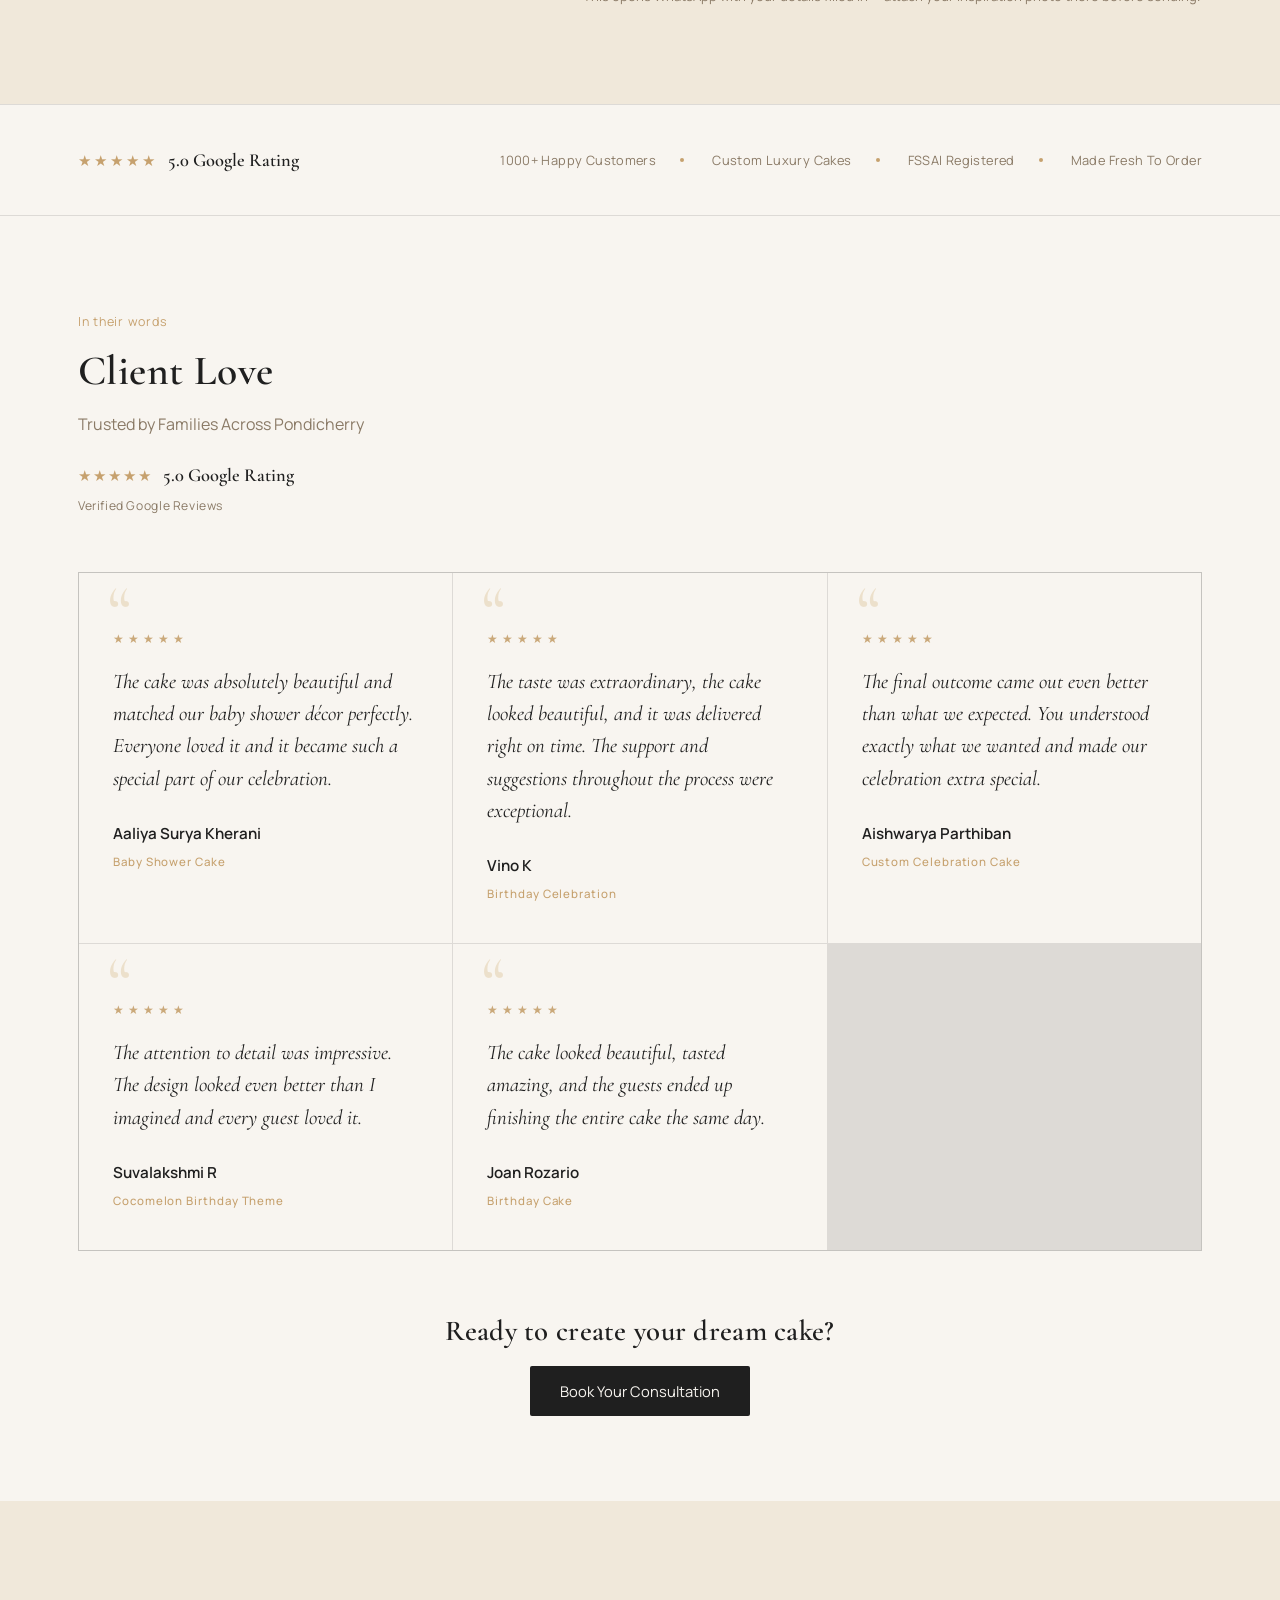
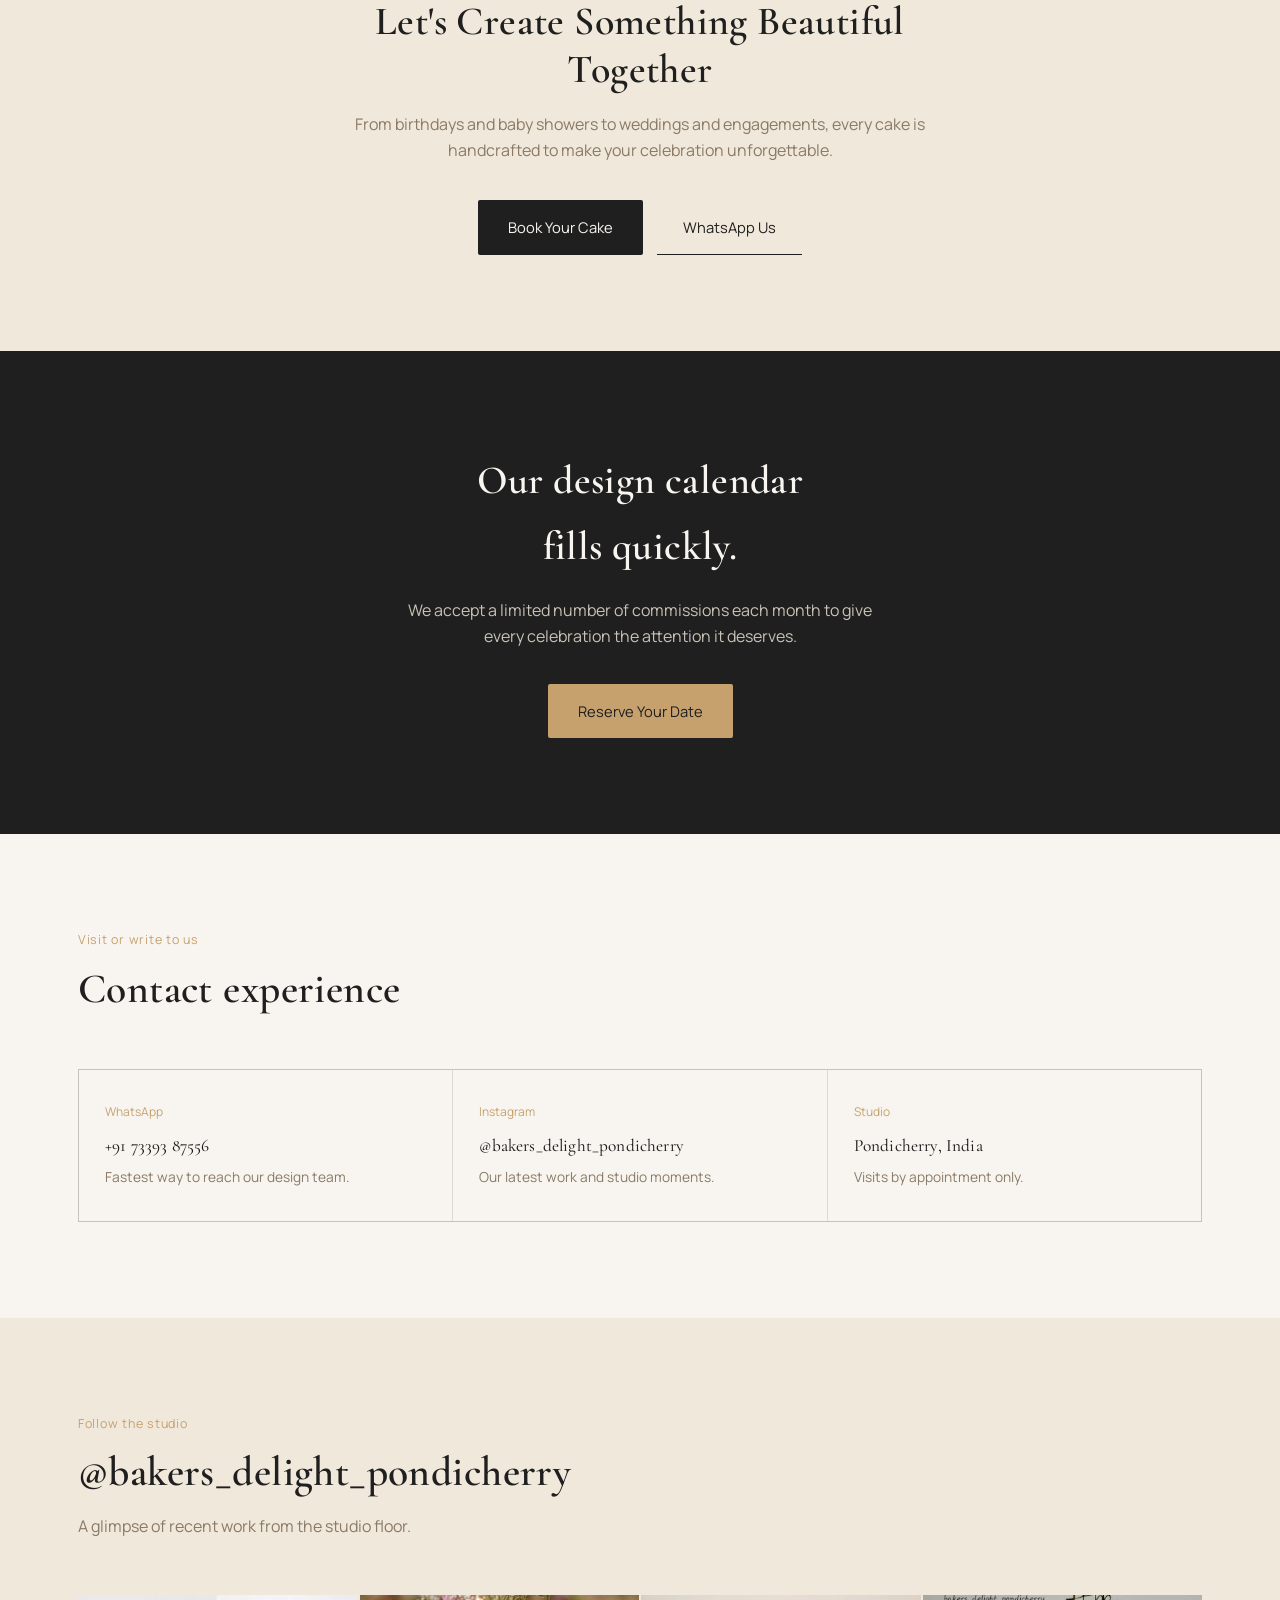
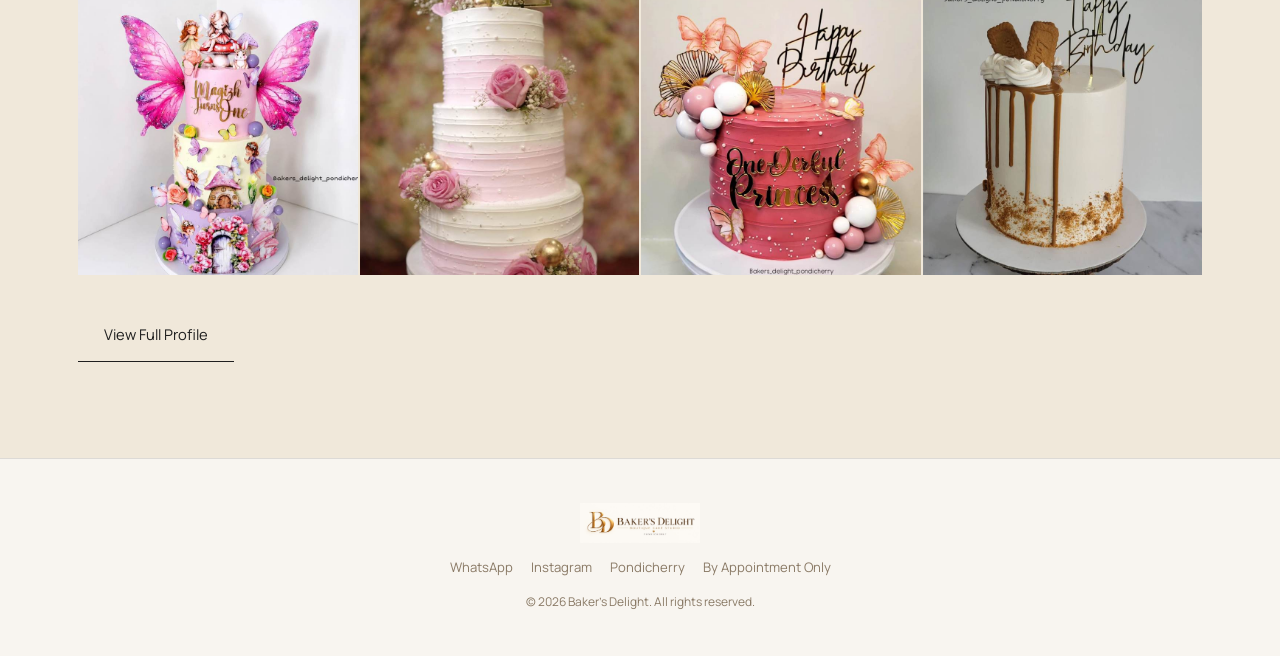
==== commit 77573070: "Final Files" ====
--- a/index.html
+++ b/index.html
@@ -1,6 +1,14 @@
 <!DOCTYPE html>
 <html lang="en">
 <head>
+<!-- Google Tag Manager -->
+<script>(function(w,d,s,l,i){w[l]=w[l]||[];w[l].push({'gtm.start':
+new Date().getTime(),event:'gtm.js'});var f=d.getElementsByTagName(s)[0],
+j=d.createElement(s),dl=l!='dataLayer'?'&l='+l:'';j.async=true;j.src=
+'https://www.googletagmanager.com/gtm.js?id='+i+dl;f.parentNode.insertBefore(j,f);
+})(window,document,'script','dataLayer','GTM-WL6VNH22');</script>
+<!-- End Google Tag Manager -->
+
 <meta charset="UTF-8">
 <title>Luxury Custom Cakes in Pondicherry | Bakers Delight — Boutique Cake Studio</title>
 <meta name="description" content="Bakers Delight is a luxury boutique cake studio in Pondicherry, handcrafting custom designer cakes for weddings, birthdays, engagements and anniversaries using premium ingredients.">
@@ -33,7 +41,7 @@
   "description": "Bakers Delight is a luxury boutique cake studio in Pondicherry creating handcrafted custom cakes using premium ingredients for birthdays, weddings, anniversaries and special celebrations.",
   "url": "https://bakersdelights.in/",
   "telephone": "+91-73393-87556",
-  "priceRange": "$$$",
+  "priceRange": "₹₹₹",
   "address": {
     "@type": "PostalAddress",
     "addressLocality": "Pondicherry",
@@ -76,6 +84,11 @@
 <link rel="stylesheet" href="styles.css">
 </head>
 <body>
+<!-- Google Tag Manager (noscript) -->
+<noscript><iframe src="https://www.googletagmanager.com/ns.html?id=GTM-WL6VNH22"
+height="0" width="0" style="display:none;visibility:hidden"></iframe></noscript>
+<!-- End Google Tag Manager (noscript) -->
+
 
 <header class="site">
   <div class="nav-row">
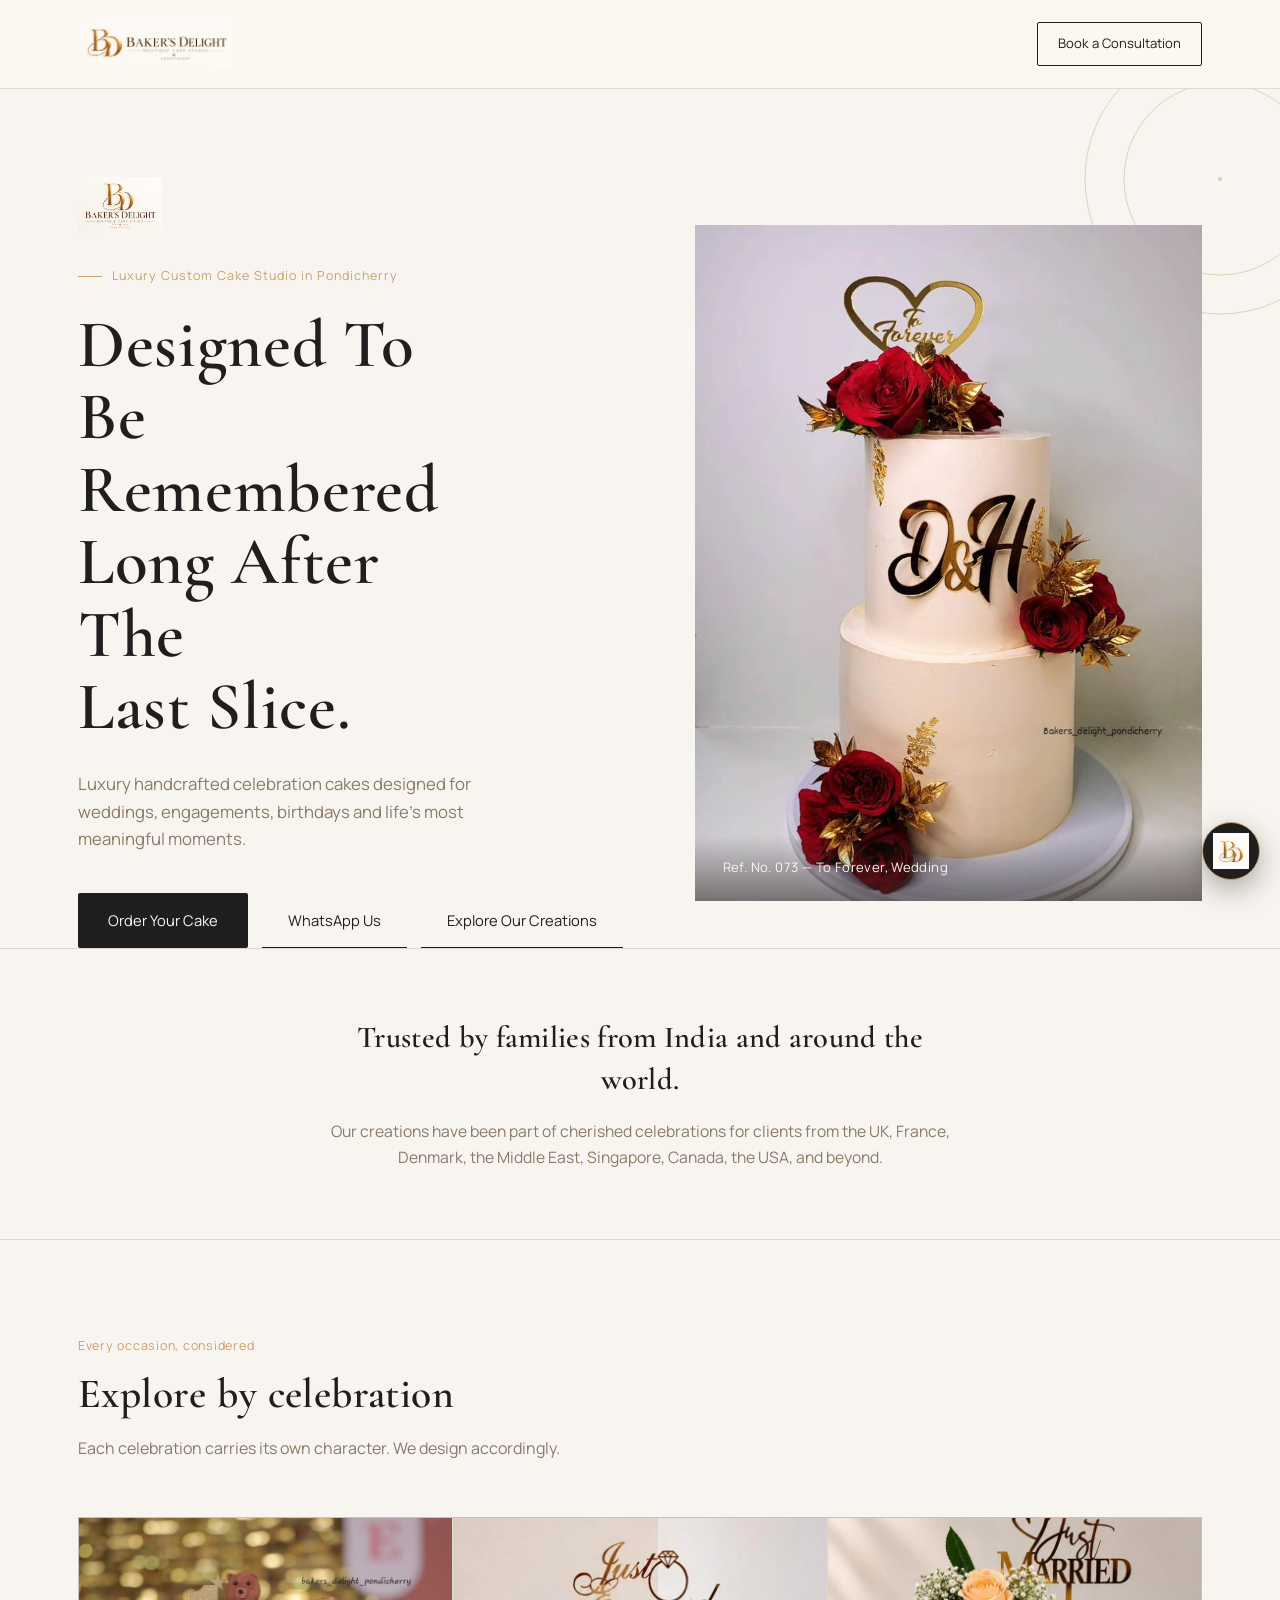
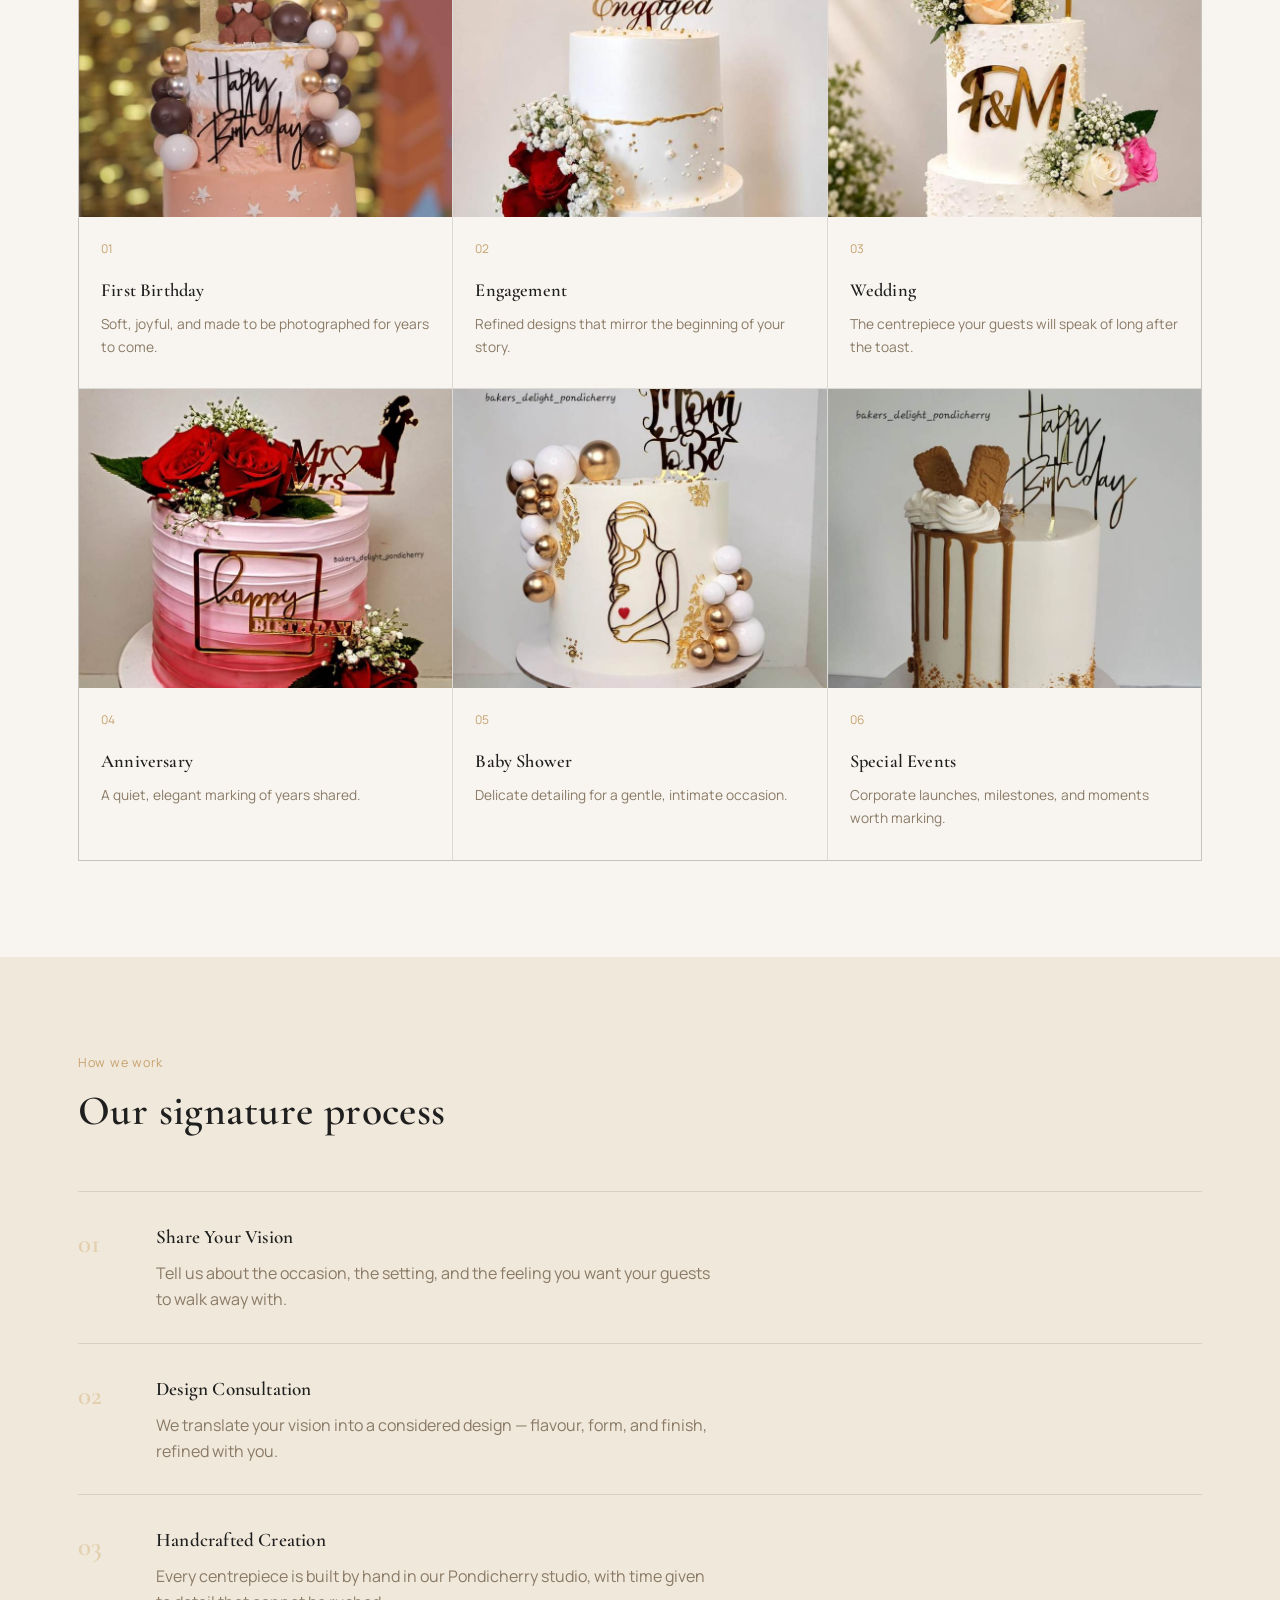
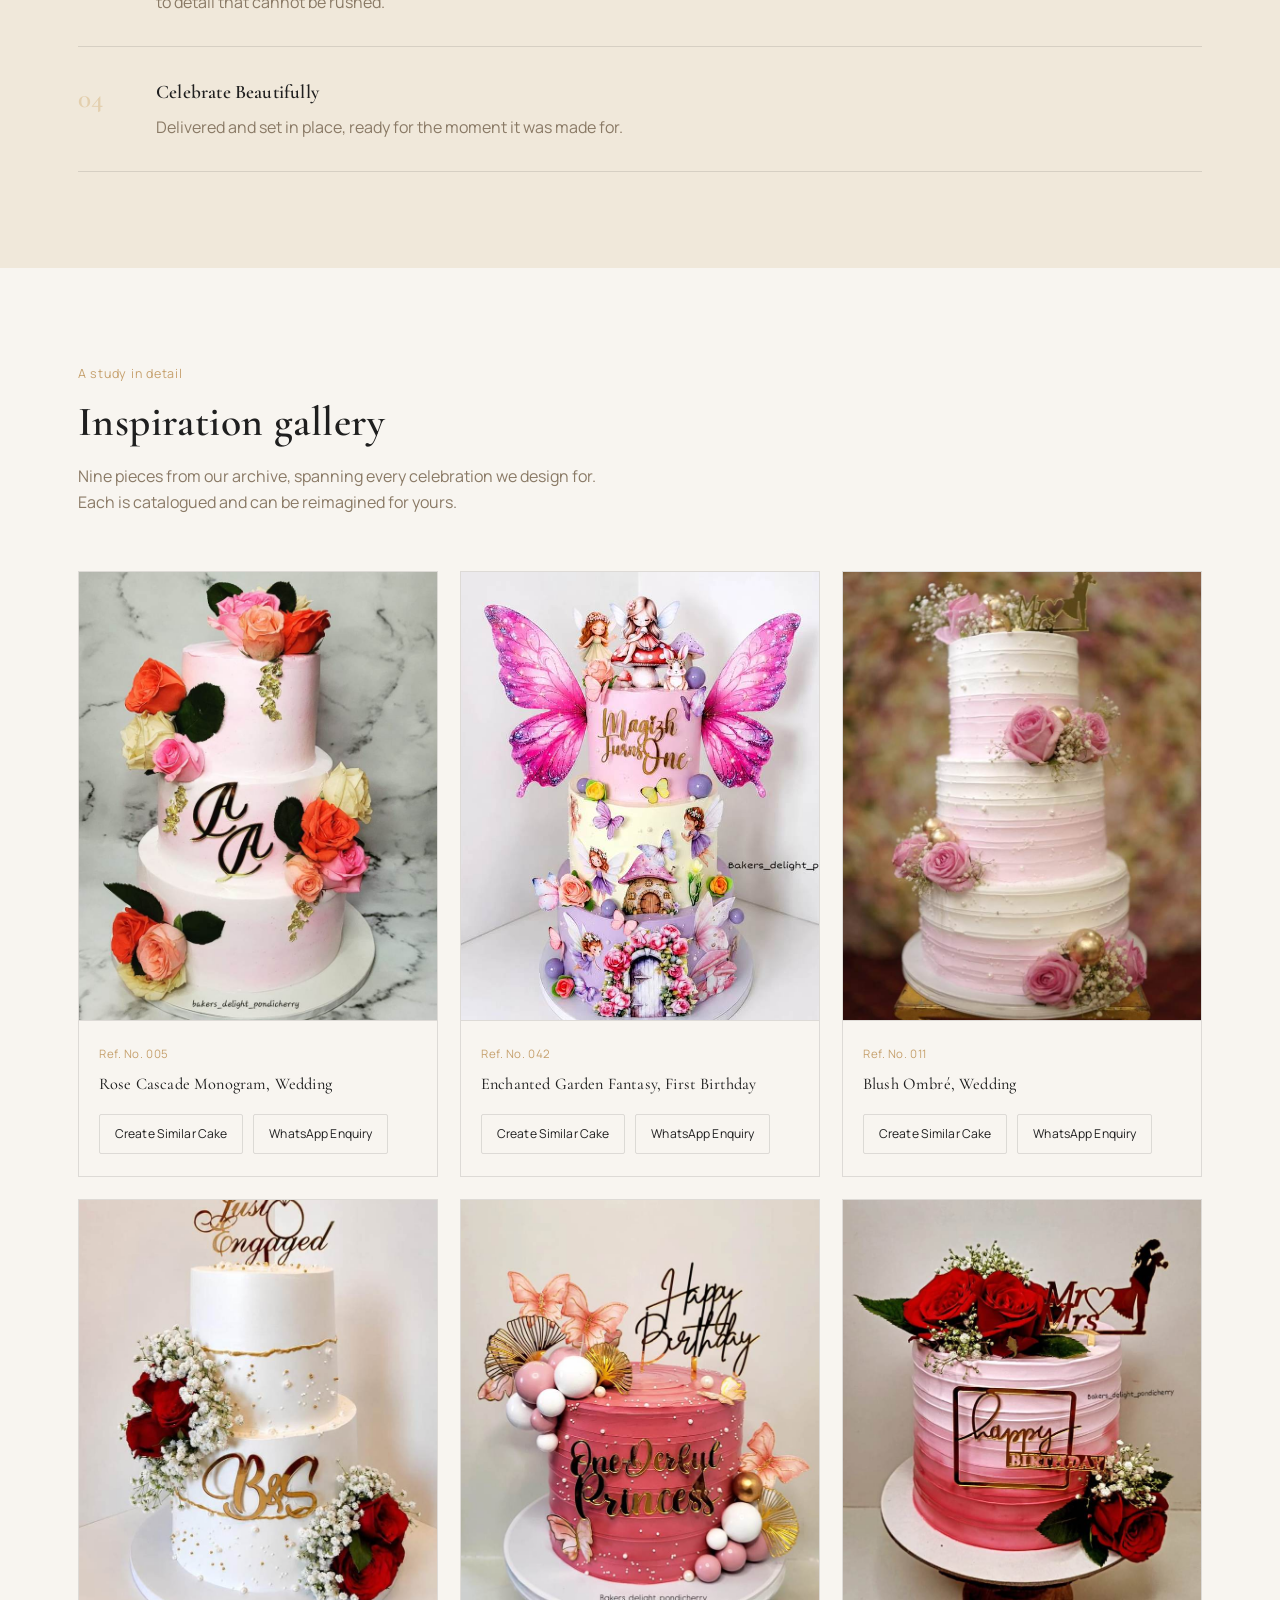
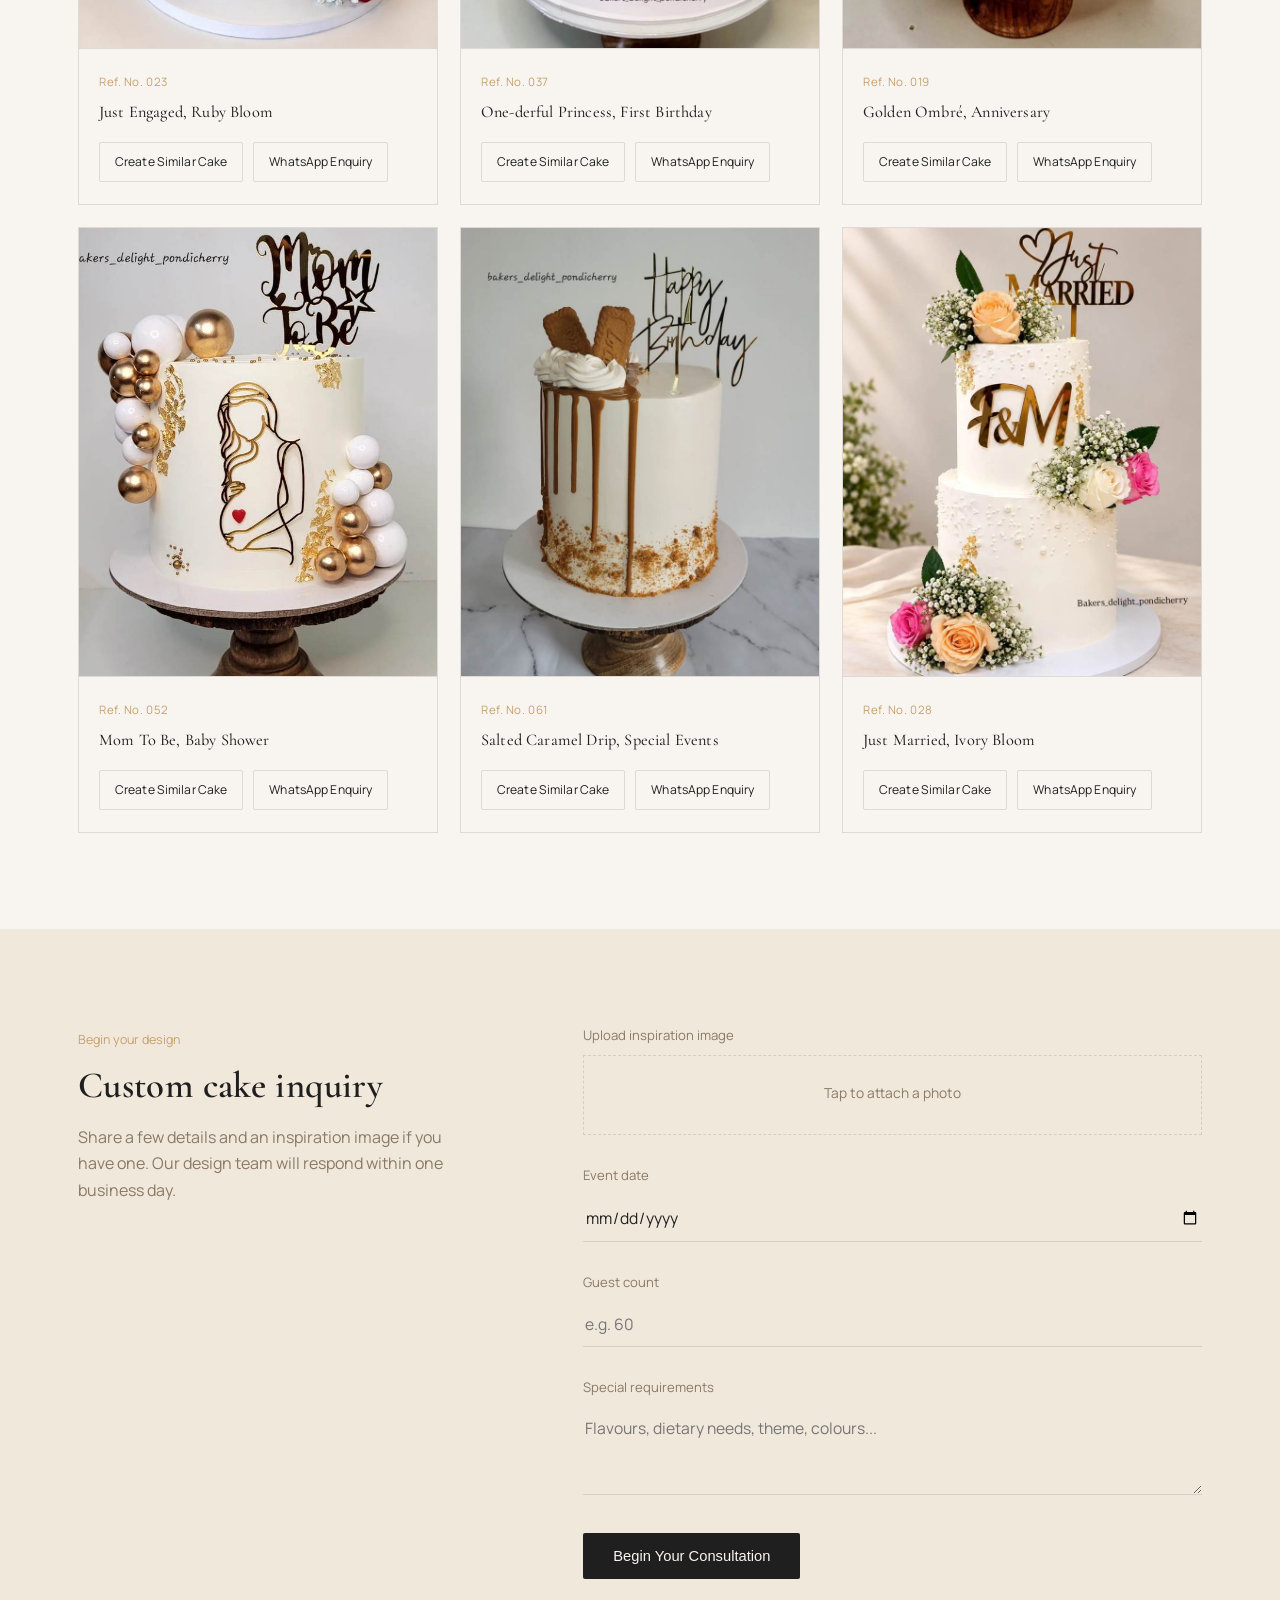
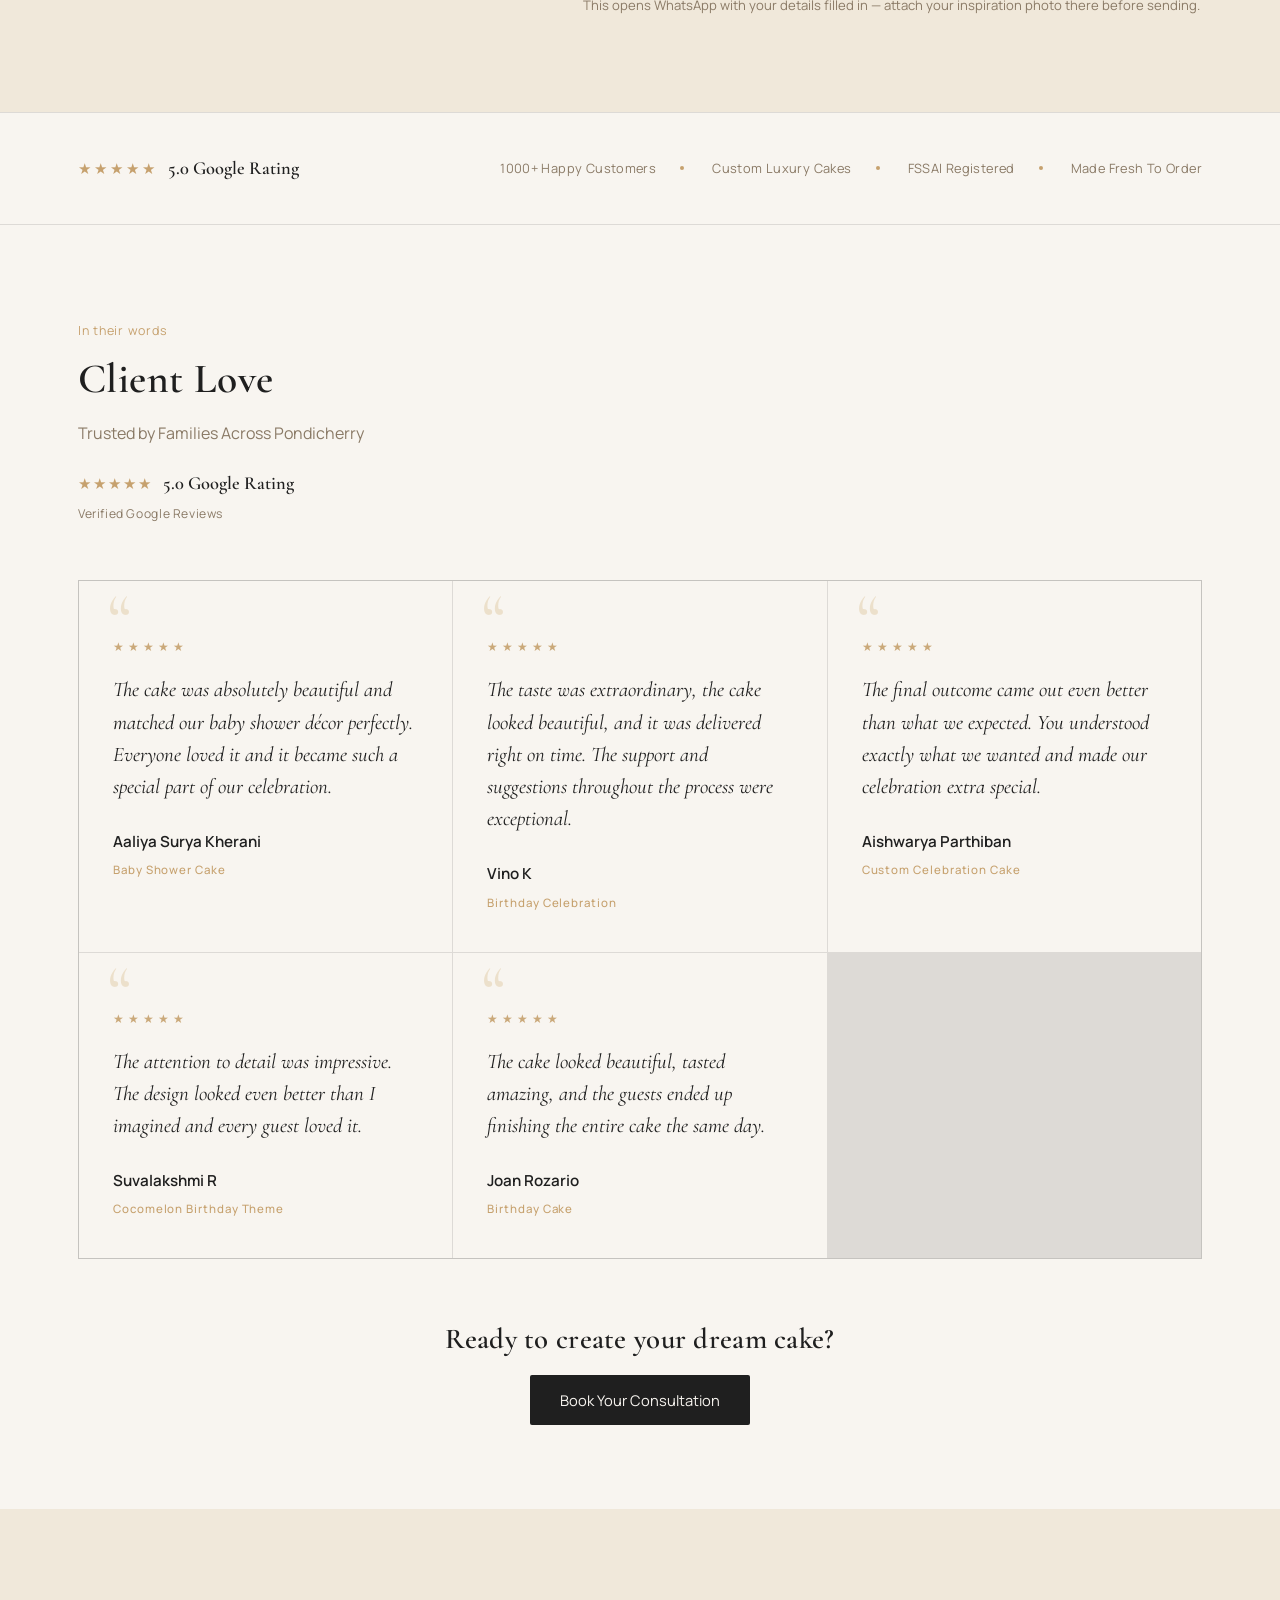
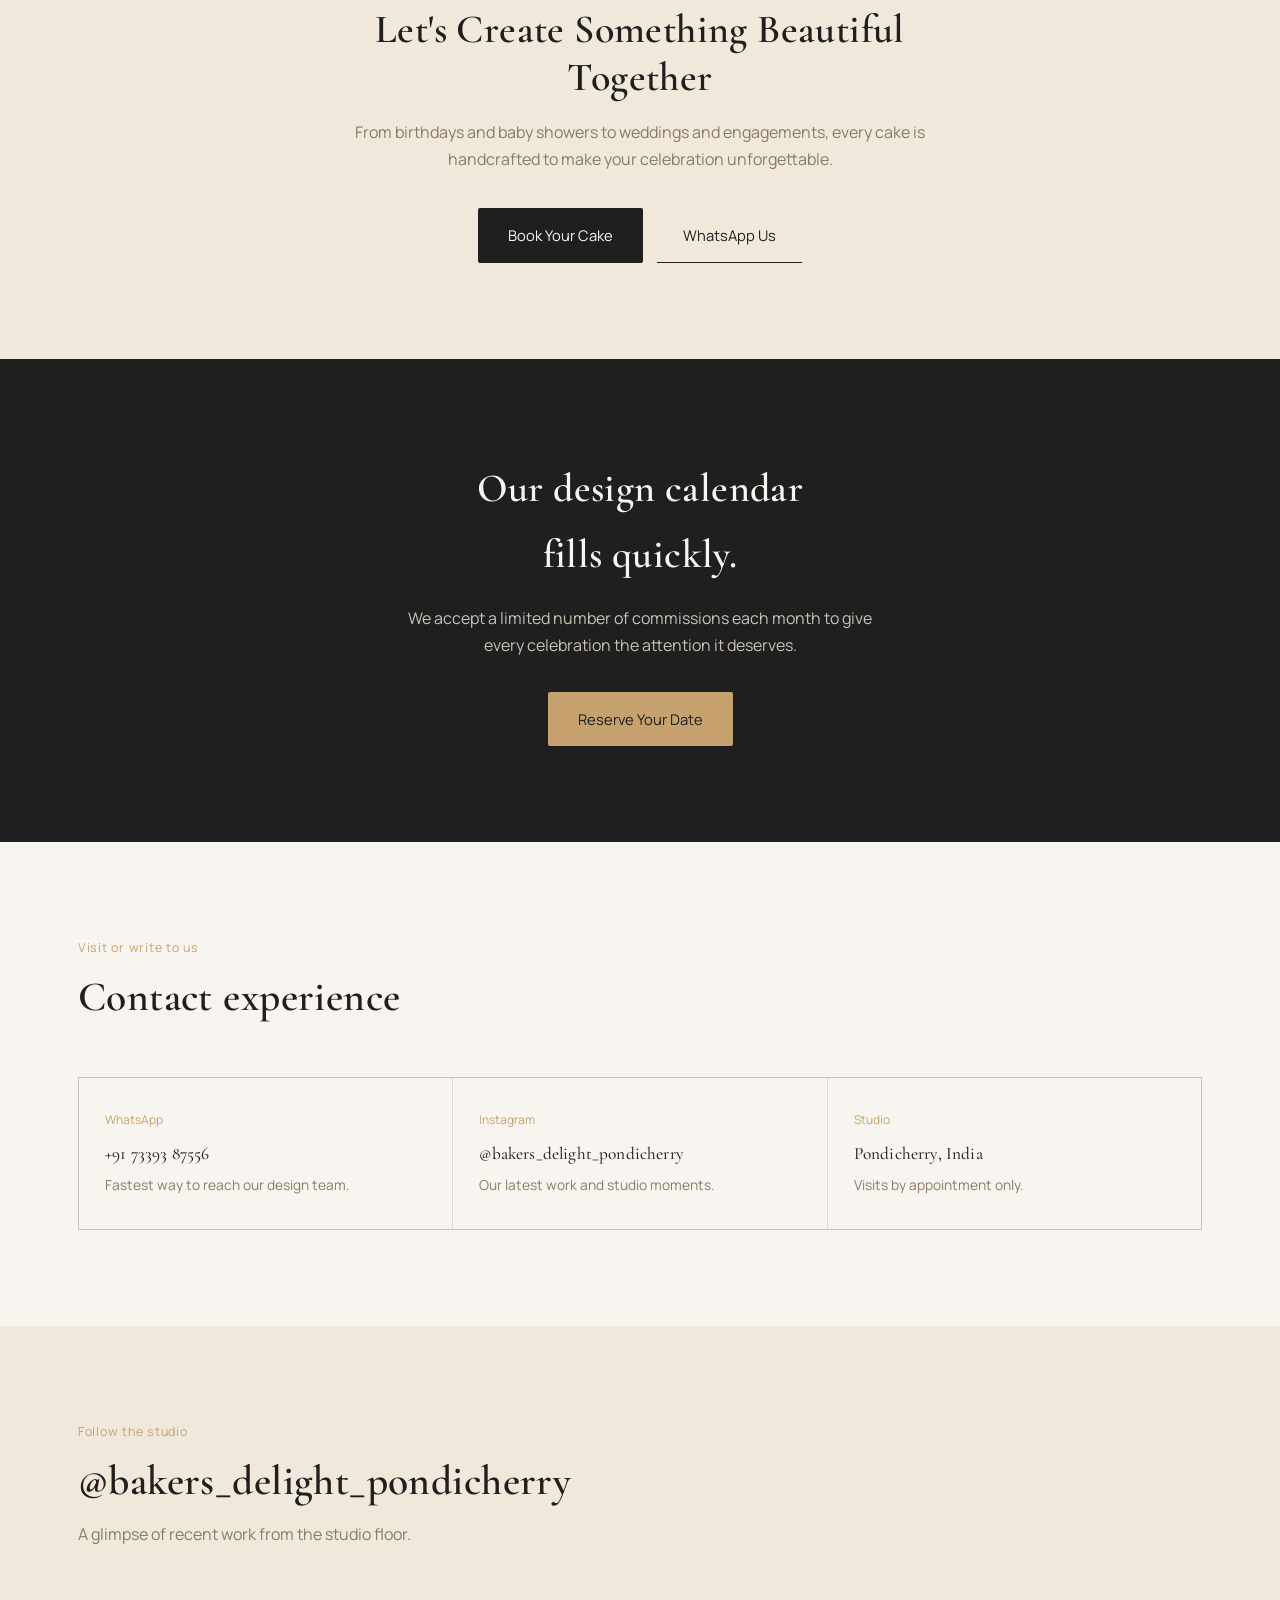
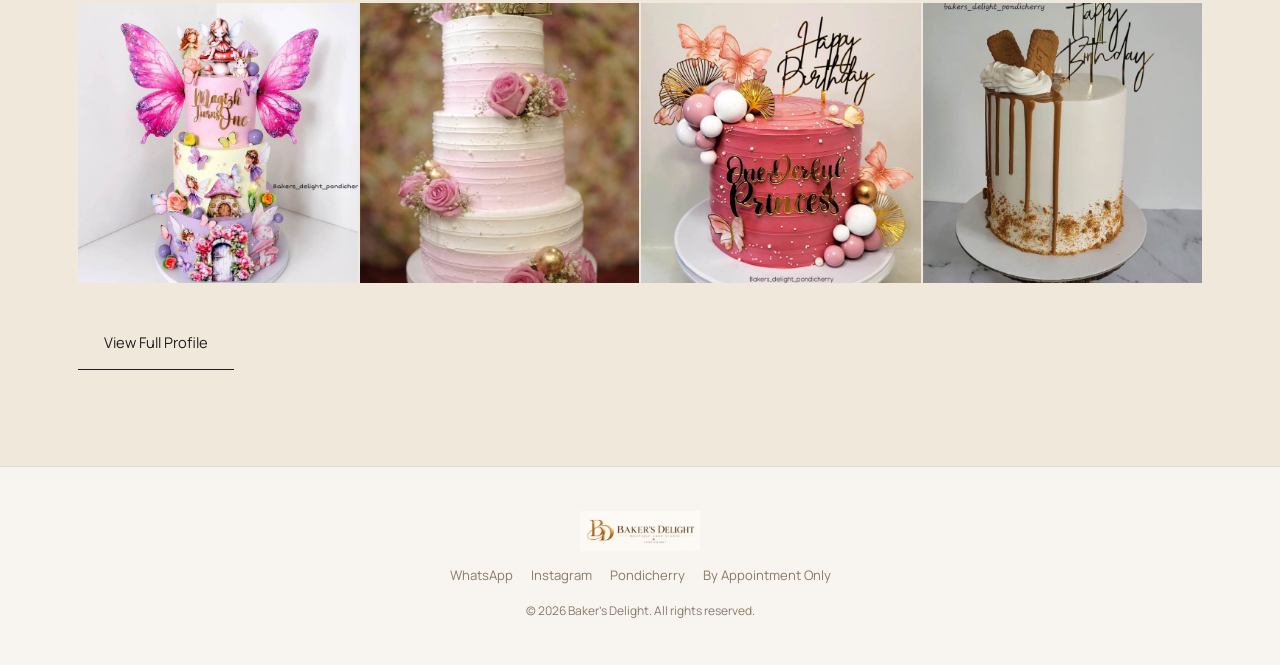
==== commit 42fb6d73: "Bakers Delight Final Files Final files with logo size enlarge and with other audits and whatsapp cta" ====
--- a/index.html
+++ b/index.html
@@ -106,11 +106,12 @@
   <div class="wrap">
     <div>
     <img class="hero-logo" src="[data-uri]" alt="Baker's Delight — Boutique Cake Studio">
-    <span class="eyebrow">Boutique cake studio, Pondicherry</span>
+    <span class="eyebrow">Luxury Custom Cake Studio in Pondicherry</span>
     <h1>Designed To Be Remembered<br>Long After The<br>Last Slice.</h1>
     <p class="lede">Luxury handcrafted celebration cakes designed for weddings, engagements, birthdays and life's most meaningful moments.</p>
     <div class="hero-actions">
-      <a class="btn-primary" href="https://wa.me/917339387556?text=Hi%2C%20I%27d%20like%20to%20book%20a%20consultation" target="_blank" rel="noopener">Book a Consultation</a>
+      <a class="btn-primary" href="https://wa.me/917339387556?text=Hi%2C%20I%27d%20like%20to%20book%20a%20consultation" target="_blank" rel="noopener">Order Your Cake</a>
+      <a class="btn-secondary" href="https://wa.me/917339387556" target="_blank" rel="noopener">WhatsApp Us</a>
       <a class="btn-secondary" href="#gallery">Explore Our Creations</a>
     </div>
     </div>
--- a/styles.css
+++ b/styles.css
@@ -47,7 +47,7 @@
   }
   .nav-row{display:flex;align-items:center;justify-content:space-between;padding:18px 28px;max-width:1180px;margin:0 auto;}
   .brand{font-family:'Cormorant Garamond',serif;font-size:1.15rem;font-style:italic;letter-spacing:0.02em;}
-  .brand-logo{height:34px;width:auto;}
+  .brand-logo{height:52px;width:auto;}
   .footer-logo{height:40px;margin:0 auto 14px;}
   .hero-logo{height:56px;width:auto;margin-bottom:28px;animation:riseIn 1s ease-out both;}
   .wa-fab{
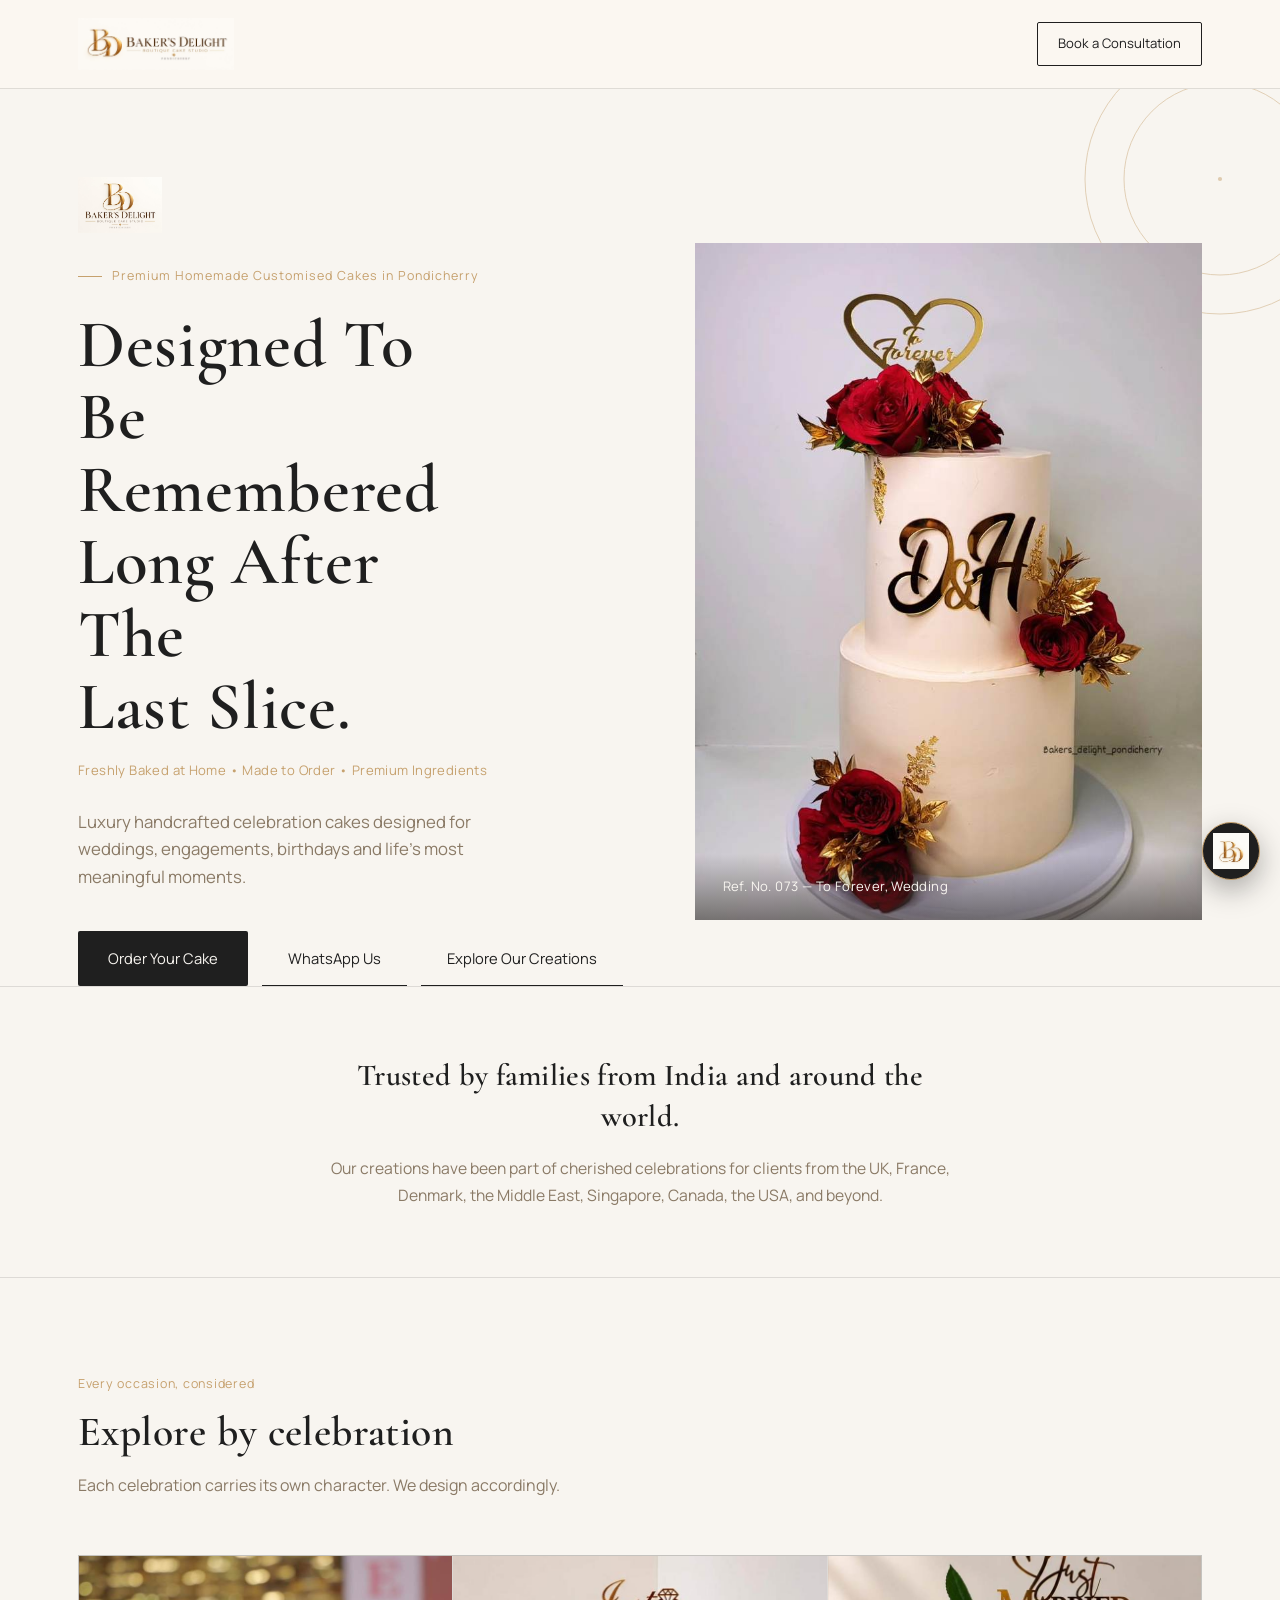
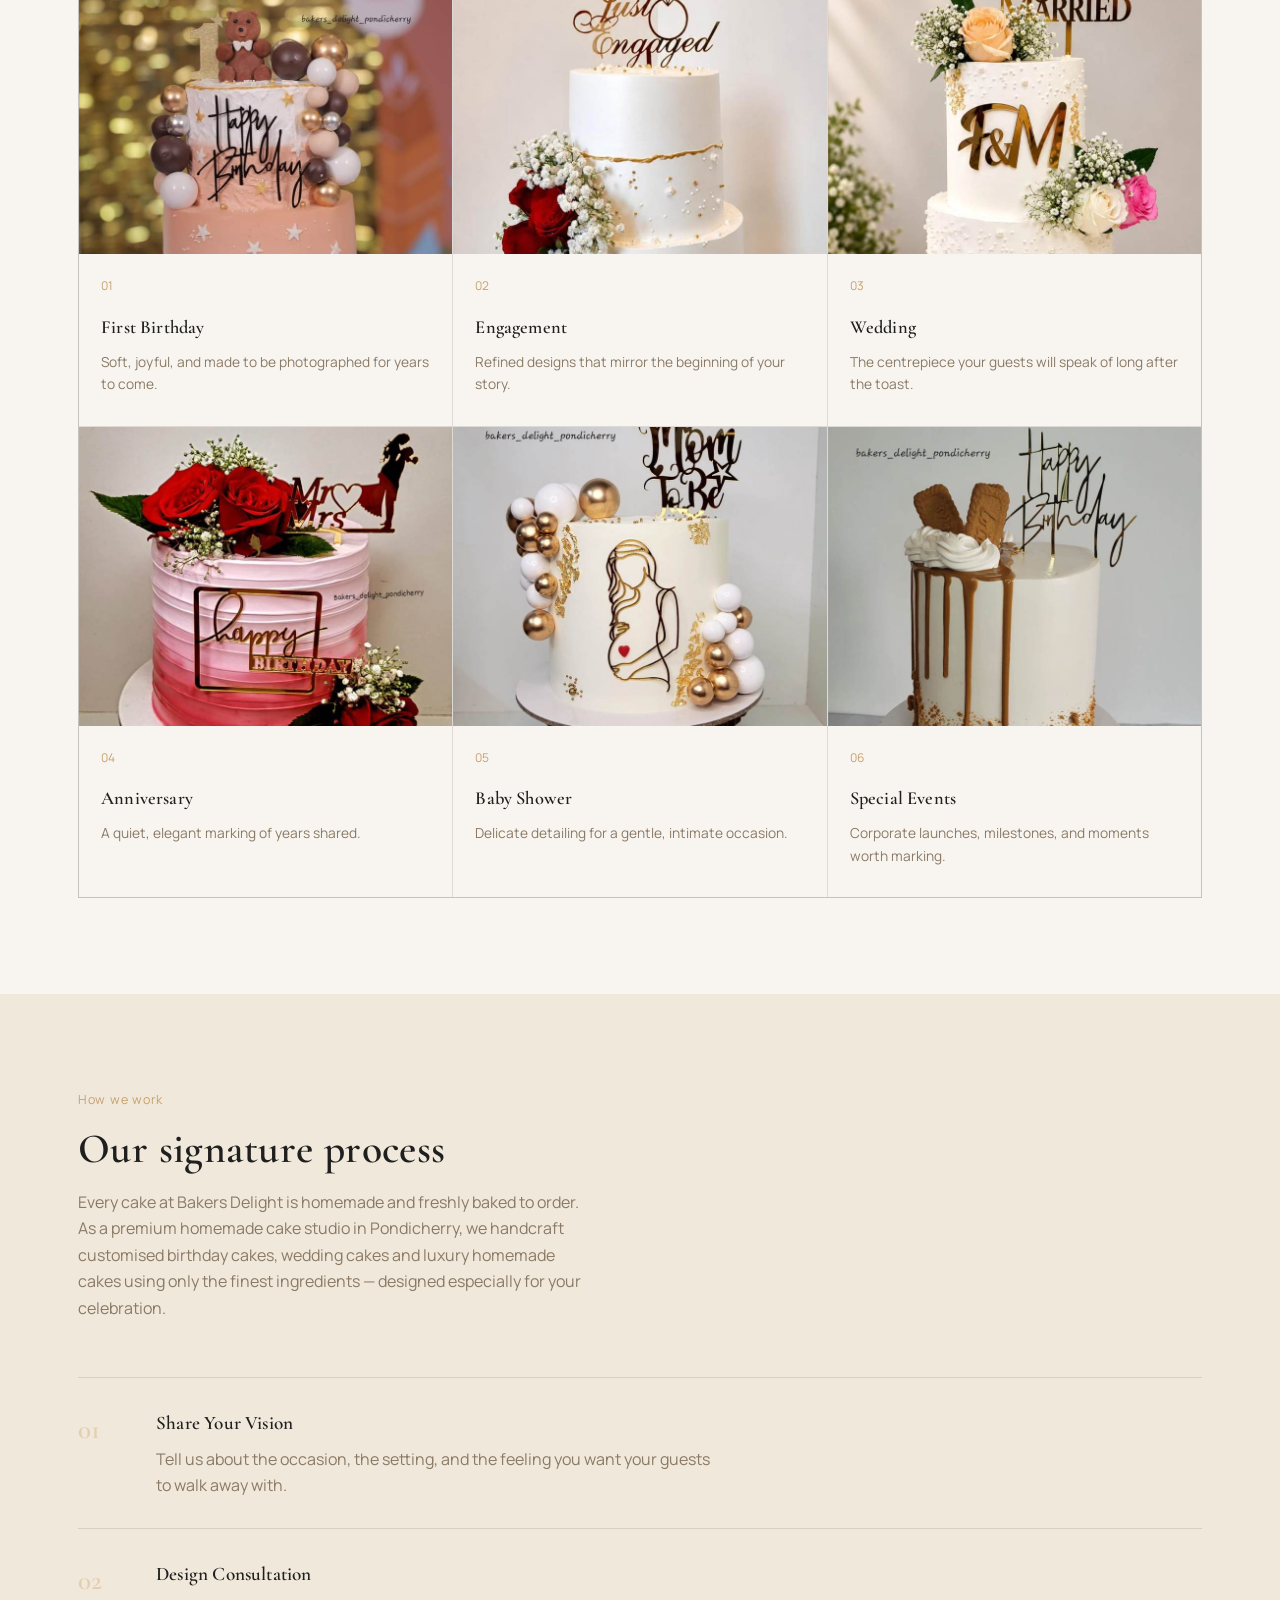
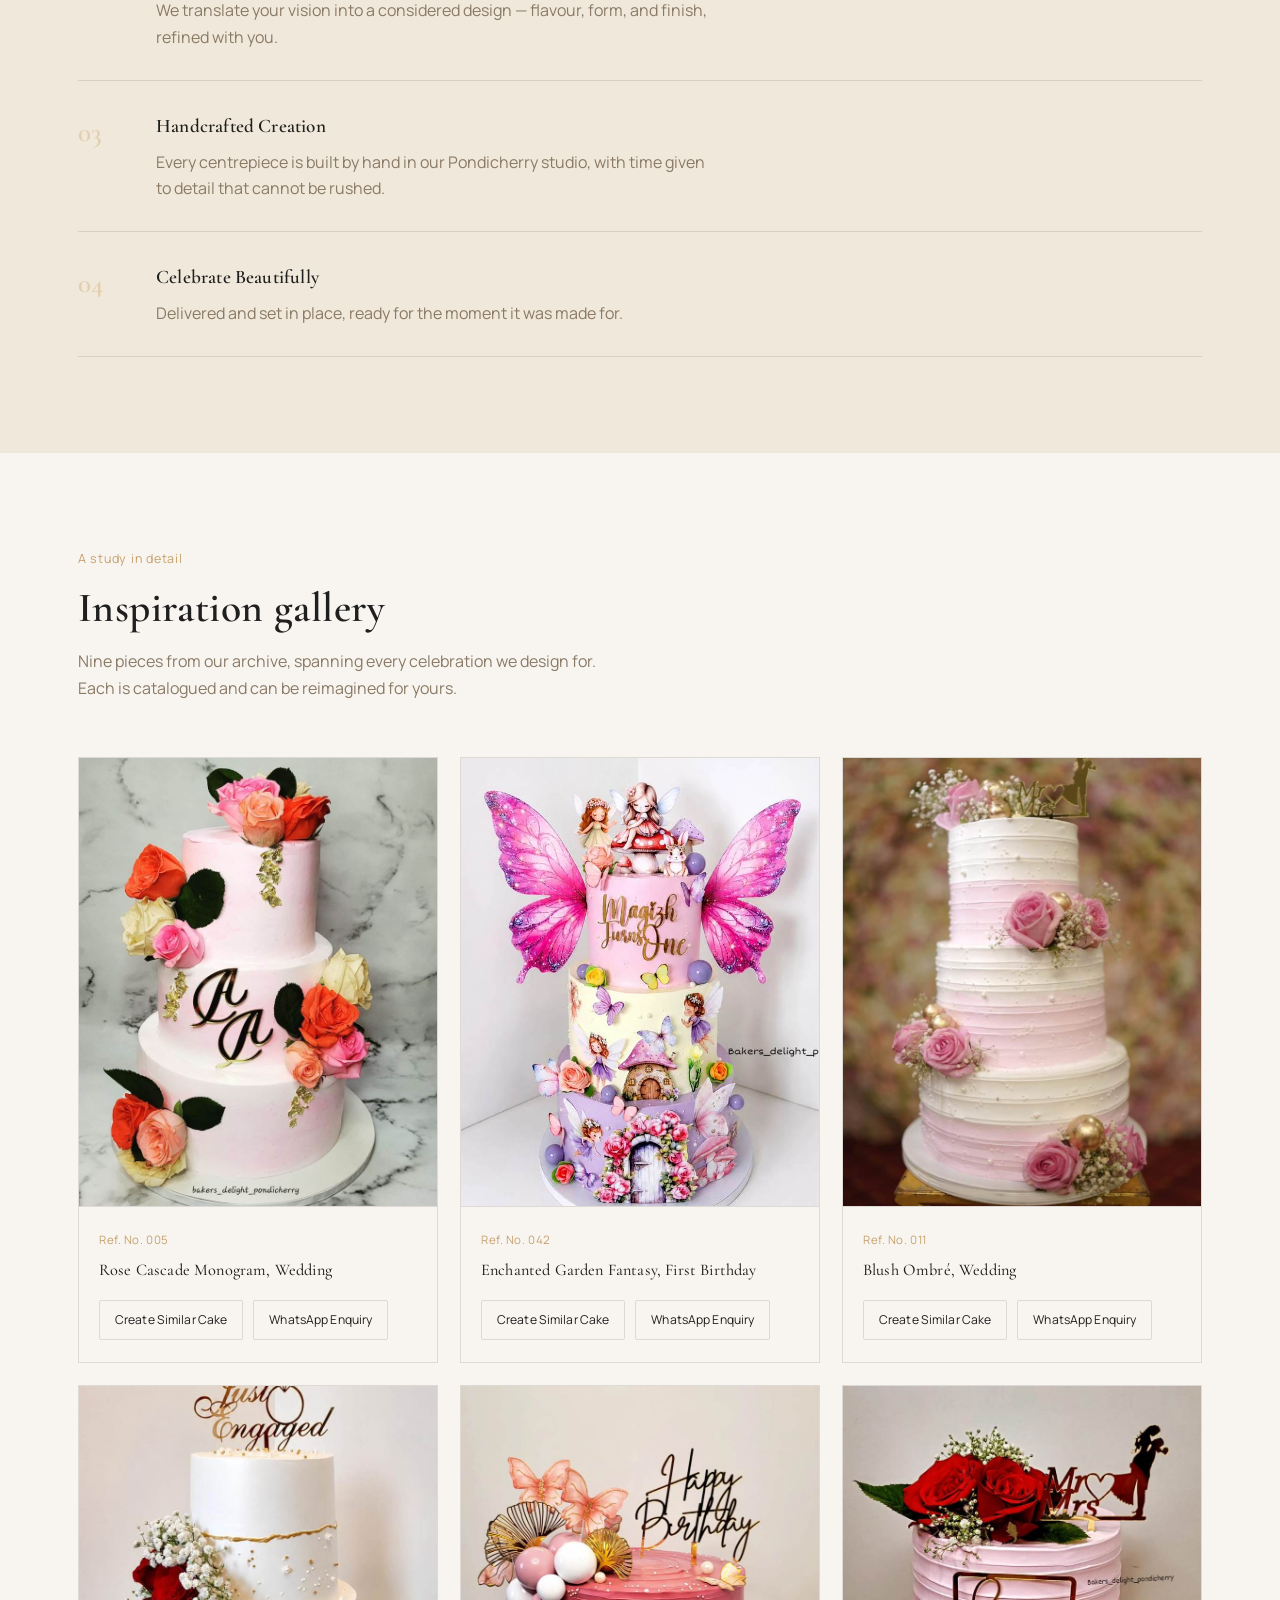
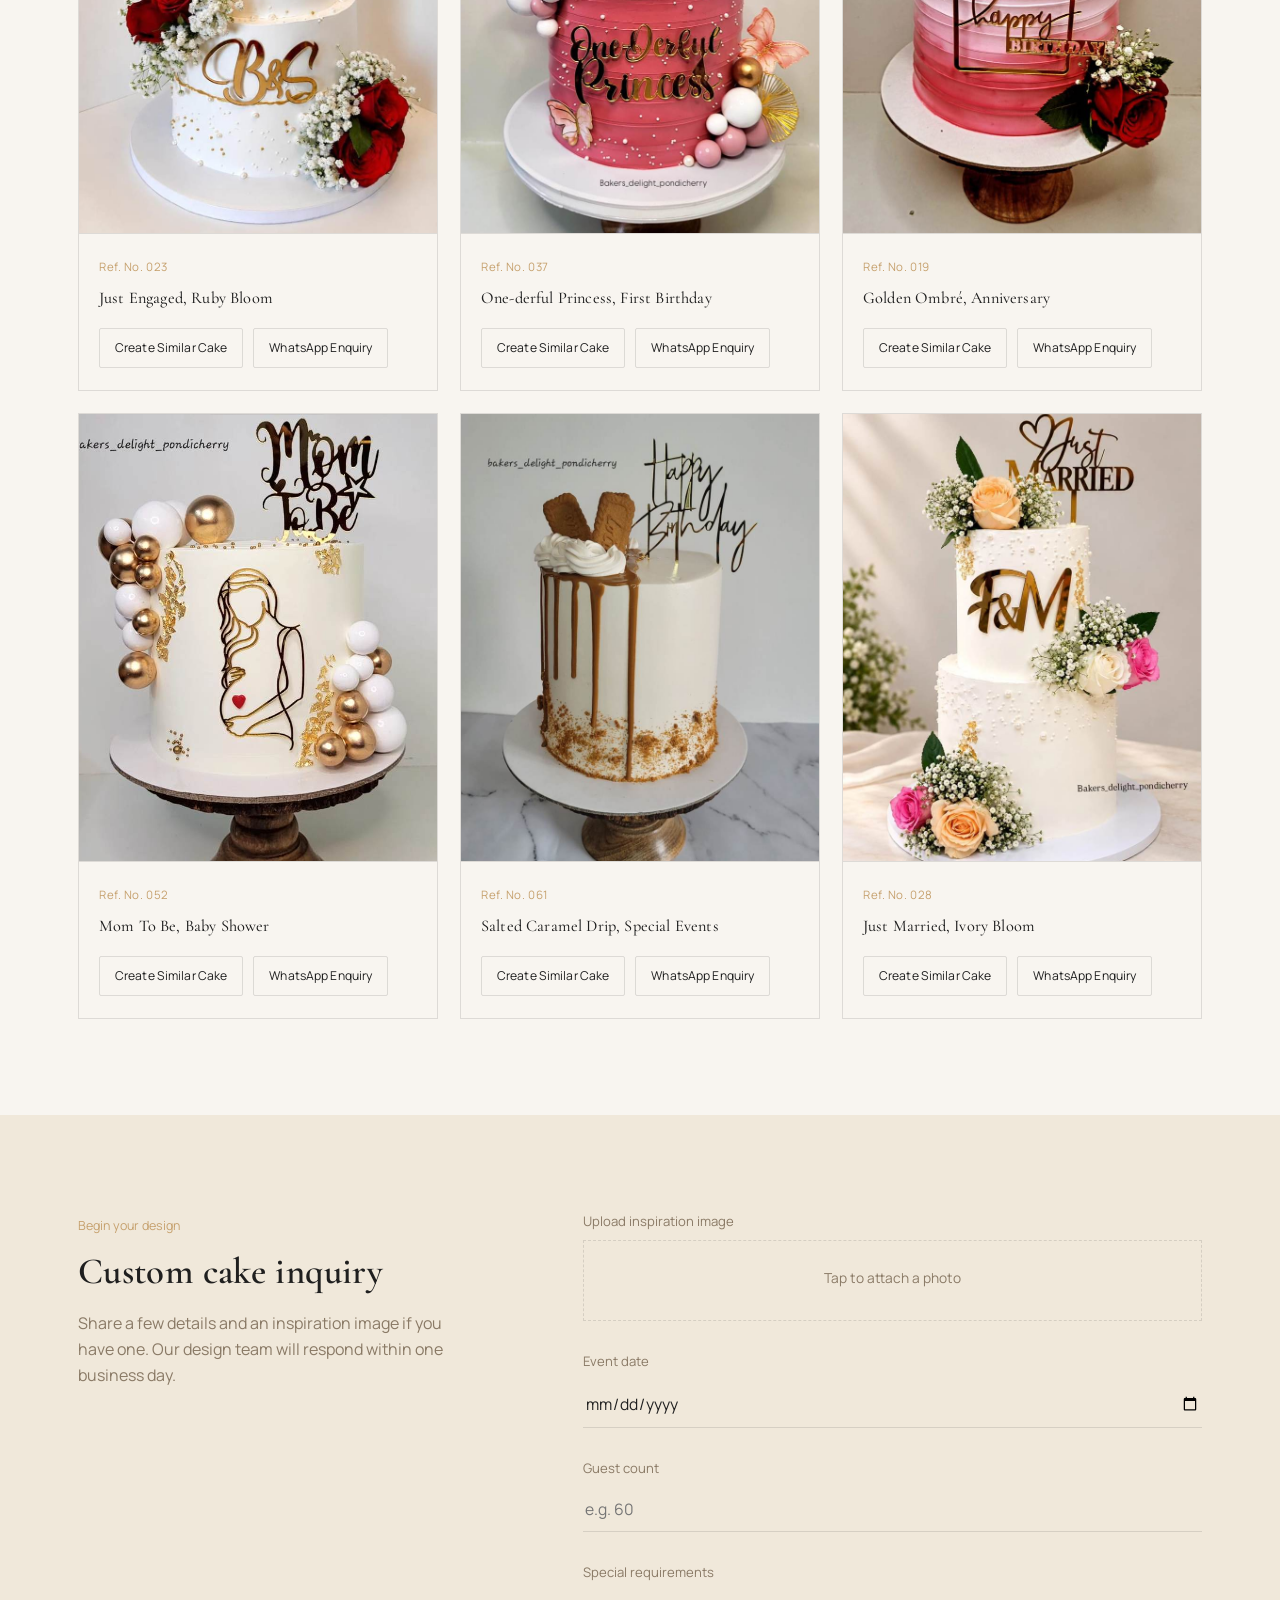
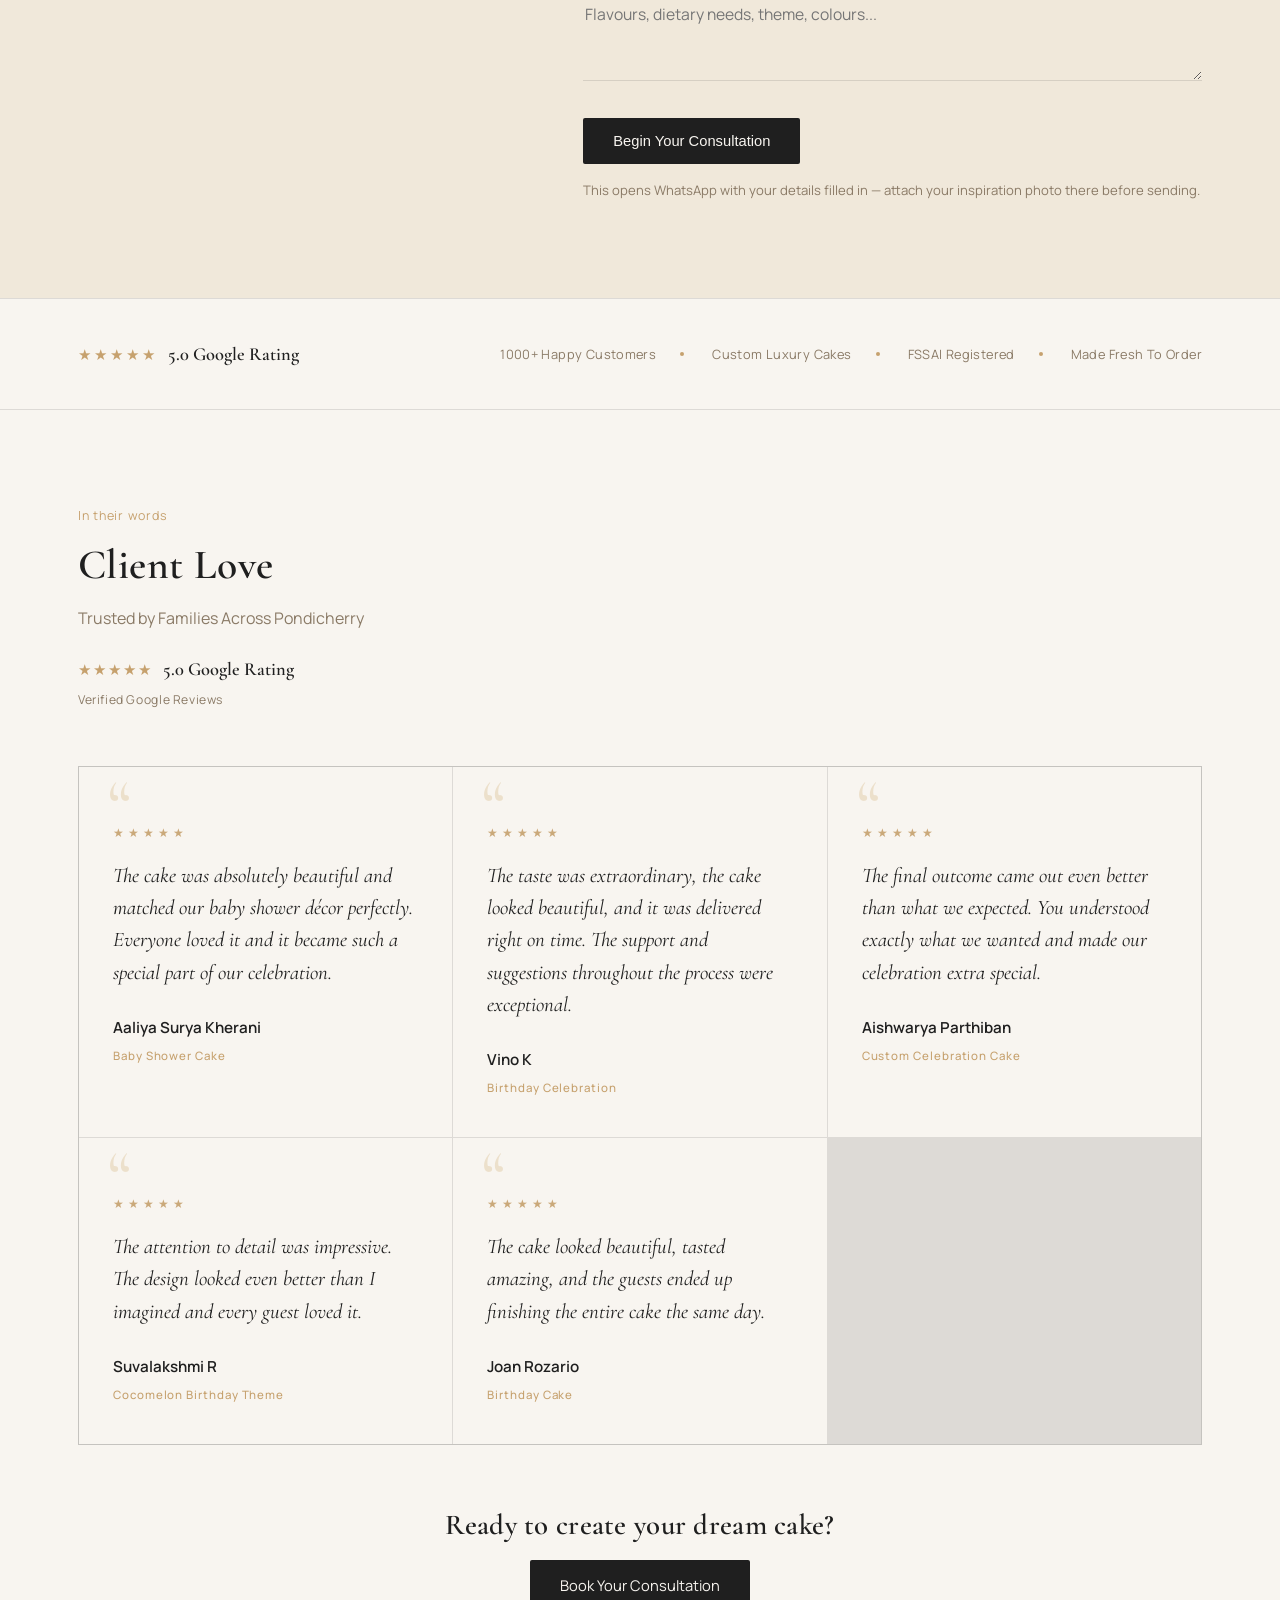
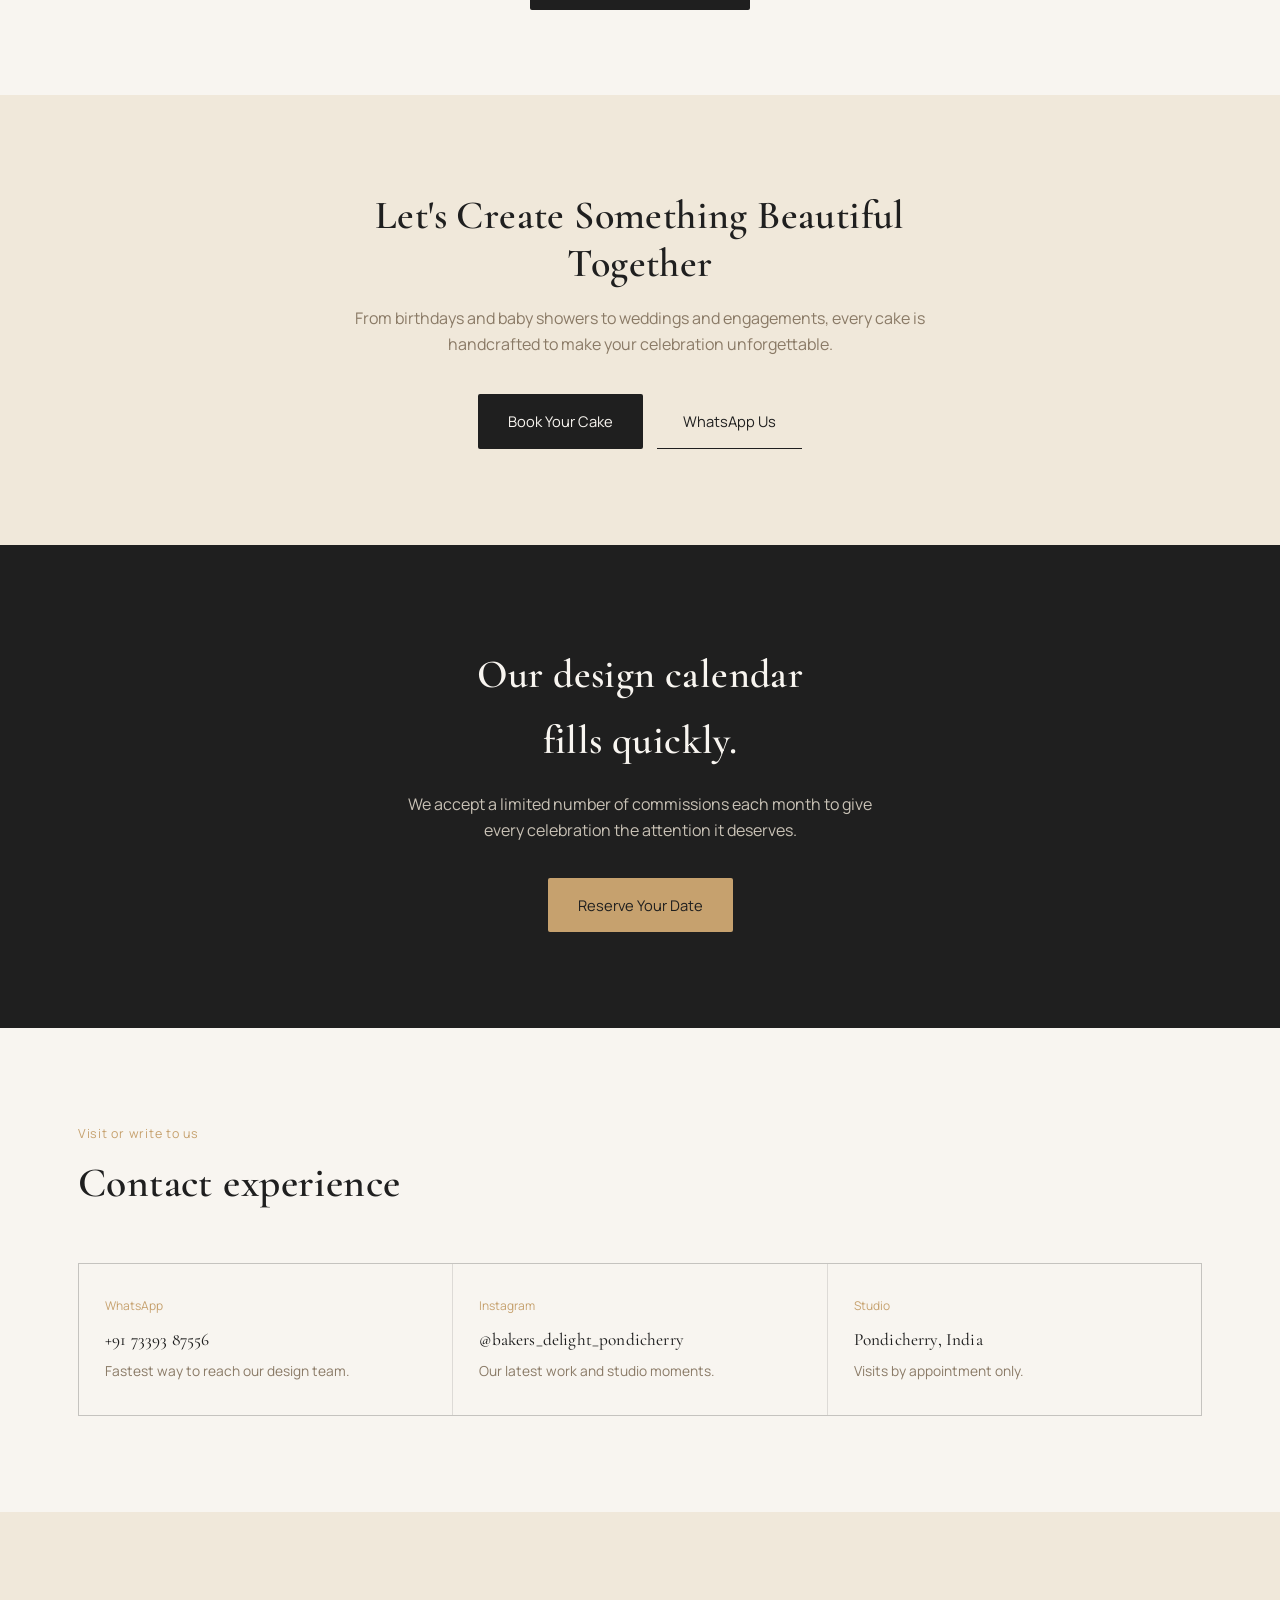
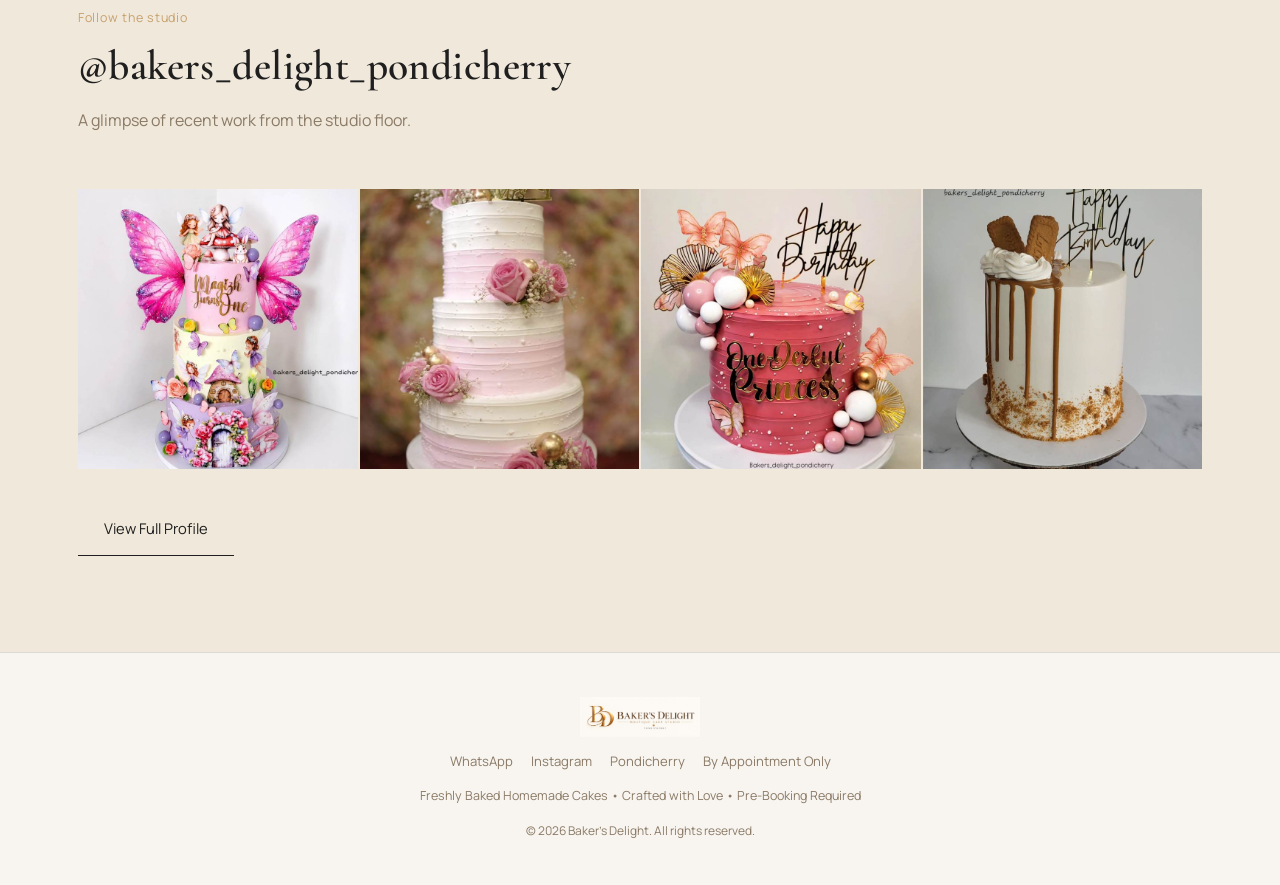
==== commit ae50a39a: "Home made description added Added the missing homemade words and set with homemade" ====
--- a/index.html
+++ b/index.html
@@ -106,9 +106,10 @@
   <div class="wrap">
     <div>
     <img class="hero-logo" src="[data-uri]" alt="Baker's Delight — Boutique Cake Studio">
-    <span class="eyebrow">Luxury Custom Cake Studio in Pondicherry</span>
+    <span class="eyebrow">Premium Homemade Customised Cakes in Pondicherry</span>
     <h1>Designed To Be Remembered<br>Long After The<br>Last Slice.</h1>
-    <p class="lede">Luxury handcrafted celebration cakes designed for weddings, engagements, birthdays and life's most meaningful moments.</p>
+    <p class="hero-tagline">Freshly Baked at Home &bull; Made to Order &bull; Premium Ingredients</p>
+      <p class="lede">Luxury handcrafted celebration cakes designed for weddings, engagements, birthdays and life's most meaningful moments.</p>
     <div class="hero-actions">
       <a class="btn-primary" href="https://wa.me/917339387556?text=Hi%2C%20I%27d%20like%20to%20book%20a%20consultation" target="_blank" rel="noopener">Order Your Cake</a>
       <a class="btn-secondary" href="https://wa.me/917339387556" target="_blank" rel="noopener">WhatsApp Us</a>
@@ -153,6 +154,7 @@
     <div class="section-head">
       <span class="tag">How we work</span>
       <h2>Our signature process</h2>
+      <p>Every cake at Bakers Delight is homemade and freshly baked to order. As a premium homemade cake studio in Pondicherry, we handcraft customised birthday cakes, wedding cakes and luxury homemade cakes using only the finest ingredients &mdash; designed especially for your celebration.</p>
     </div>
     <div class="process-list">
       <div class="process-item"><span class="step-num">01</span><div><h3>Share Your Vision</h3><p>Tell us about the occasion, the setting, and the feeling you want your guests to walk away with.</p></div></div>
@@ -333,6 +335,7 @@
     <span>Pondicherry</span>
     <span>By Appointment Only</span>
   </div>
+  <p class="footer-tagline">Freshly Baked Homemade Cakes &bull; Crafted with Love &bull; Pre-Booking Required</p>
   <p class="footer-copy">&copy; 2026 Baker's Delight. All rights reserved.</p>
 </footer>
 
--- a/styles.css
+++ b/styles.css
@@ -99,6 +99,7 @@
     animation:riseIn 1s ease-out .15s both;
   }
   @keyframes riseIn{from{opacity:0;transform:translateY(22px);}to{opacity:1;transform:none;}}
+  .hero-tagline{margin-top:16px;font-size:0.82rem;color:var(--gold);letter-spacing:0.03em;}
   .hero p.lede{
     margin-top:26px;max-width:44ch;color:var(--charcoal-soft);font-size:1.05rem;
     animation:riseIn 1s ease-out .3s both;
@@ -249,6 +250,7 @@
   .footer-links{display:flex;flex-wrap:wrap;justify-content:center;gap:18px;margin:14px 0;font-size:0.82rem;}
   .footer-links a{transition:color .3s;}
   .footer-links a:hover{color:var(--gold);}
+  .footer-tagline{margin-top:4px;font-size:0.78rem;color:var(--charcoal-soft);}
   .footer-copy{margin-top:14px;font-size:0.75rem;color:var(--charcoal-soft);}
 
   .trust-strip{padding:40px 0;border-top:1px solid var(--line);border-bottom:1px solid var(--line);}
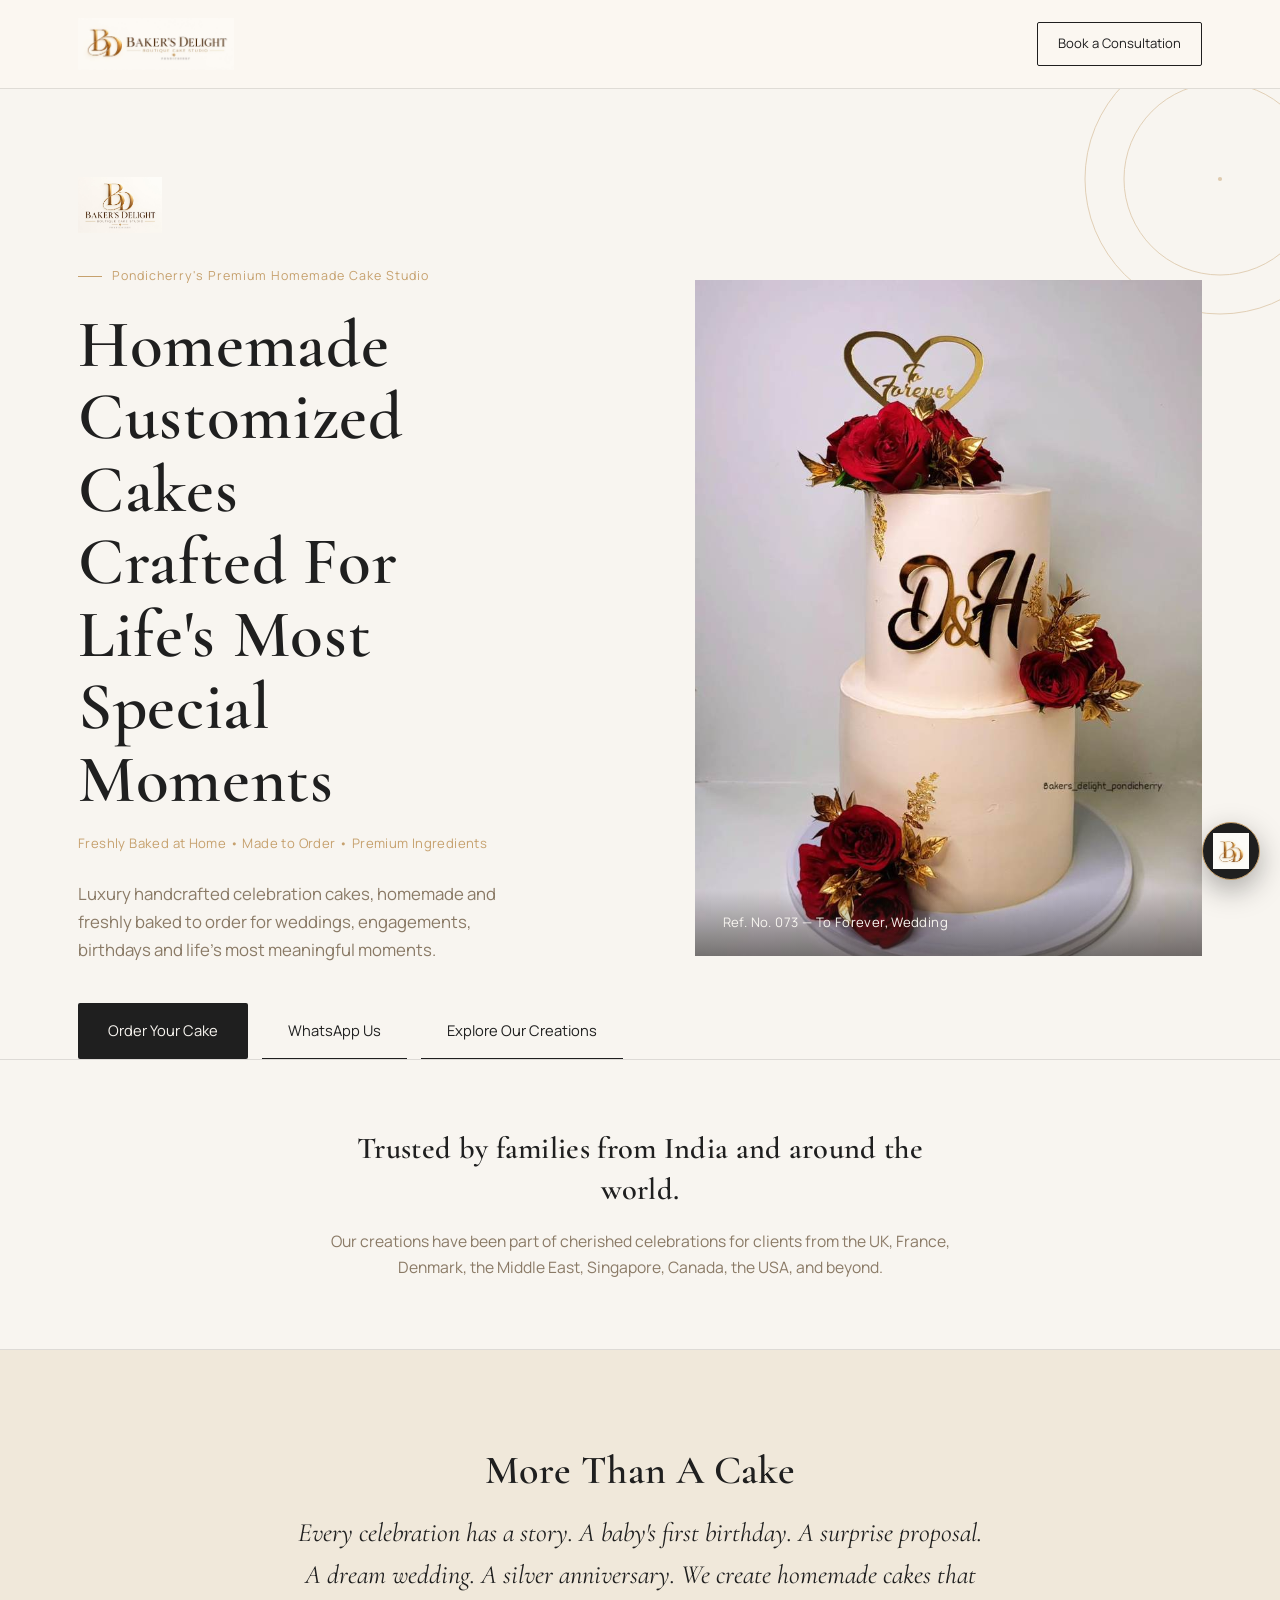
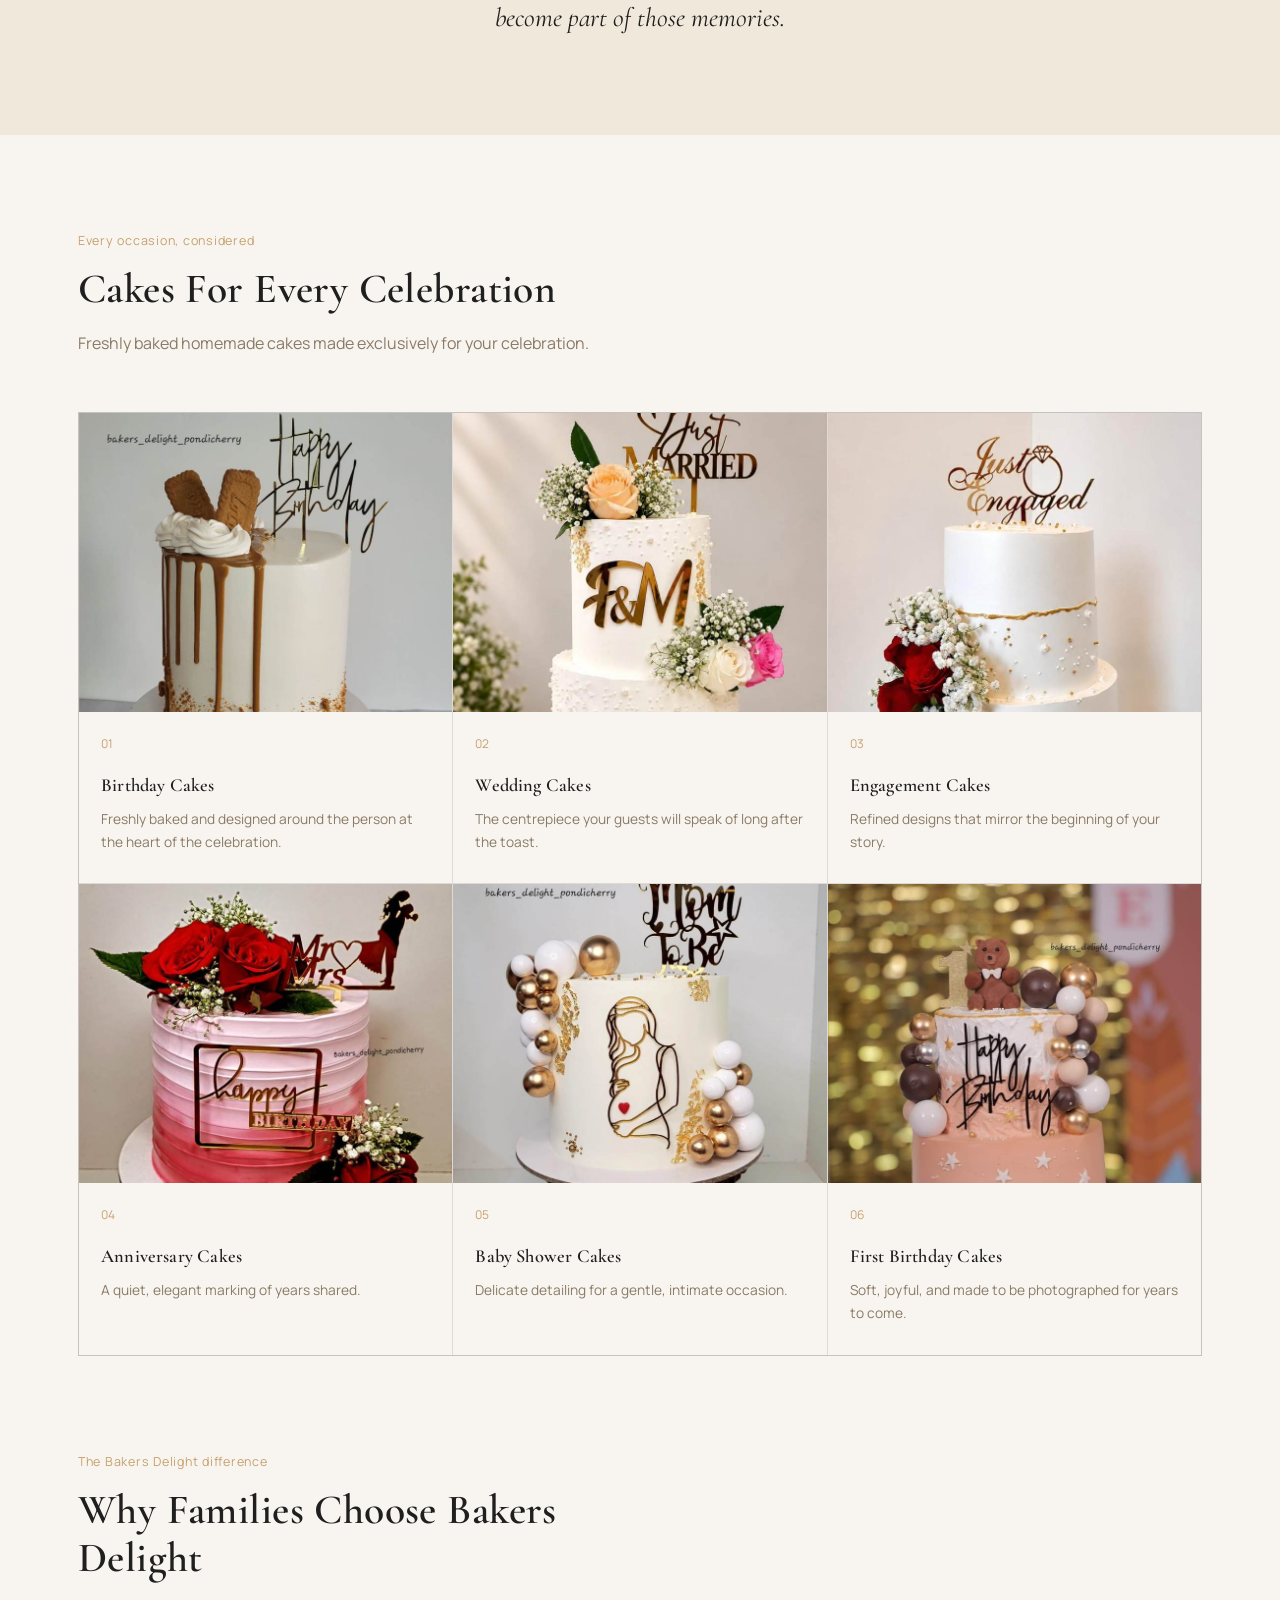
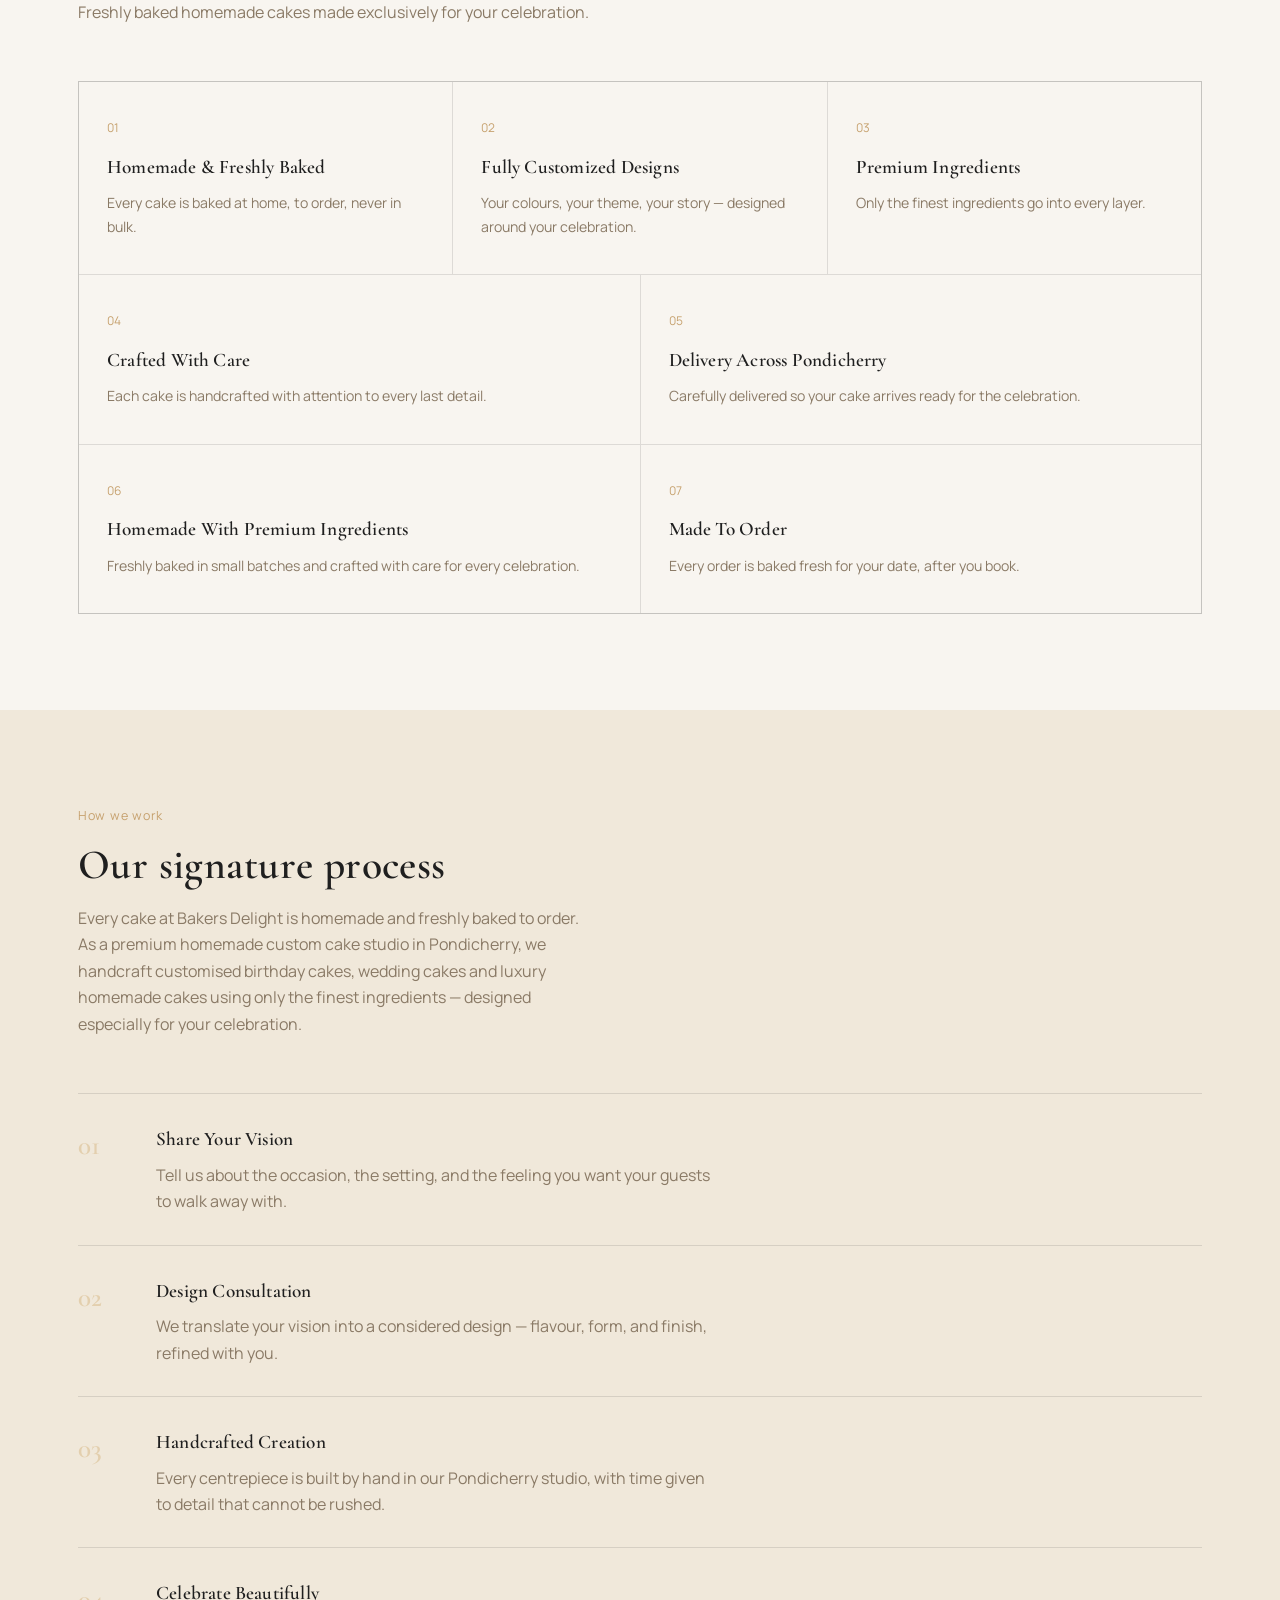
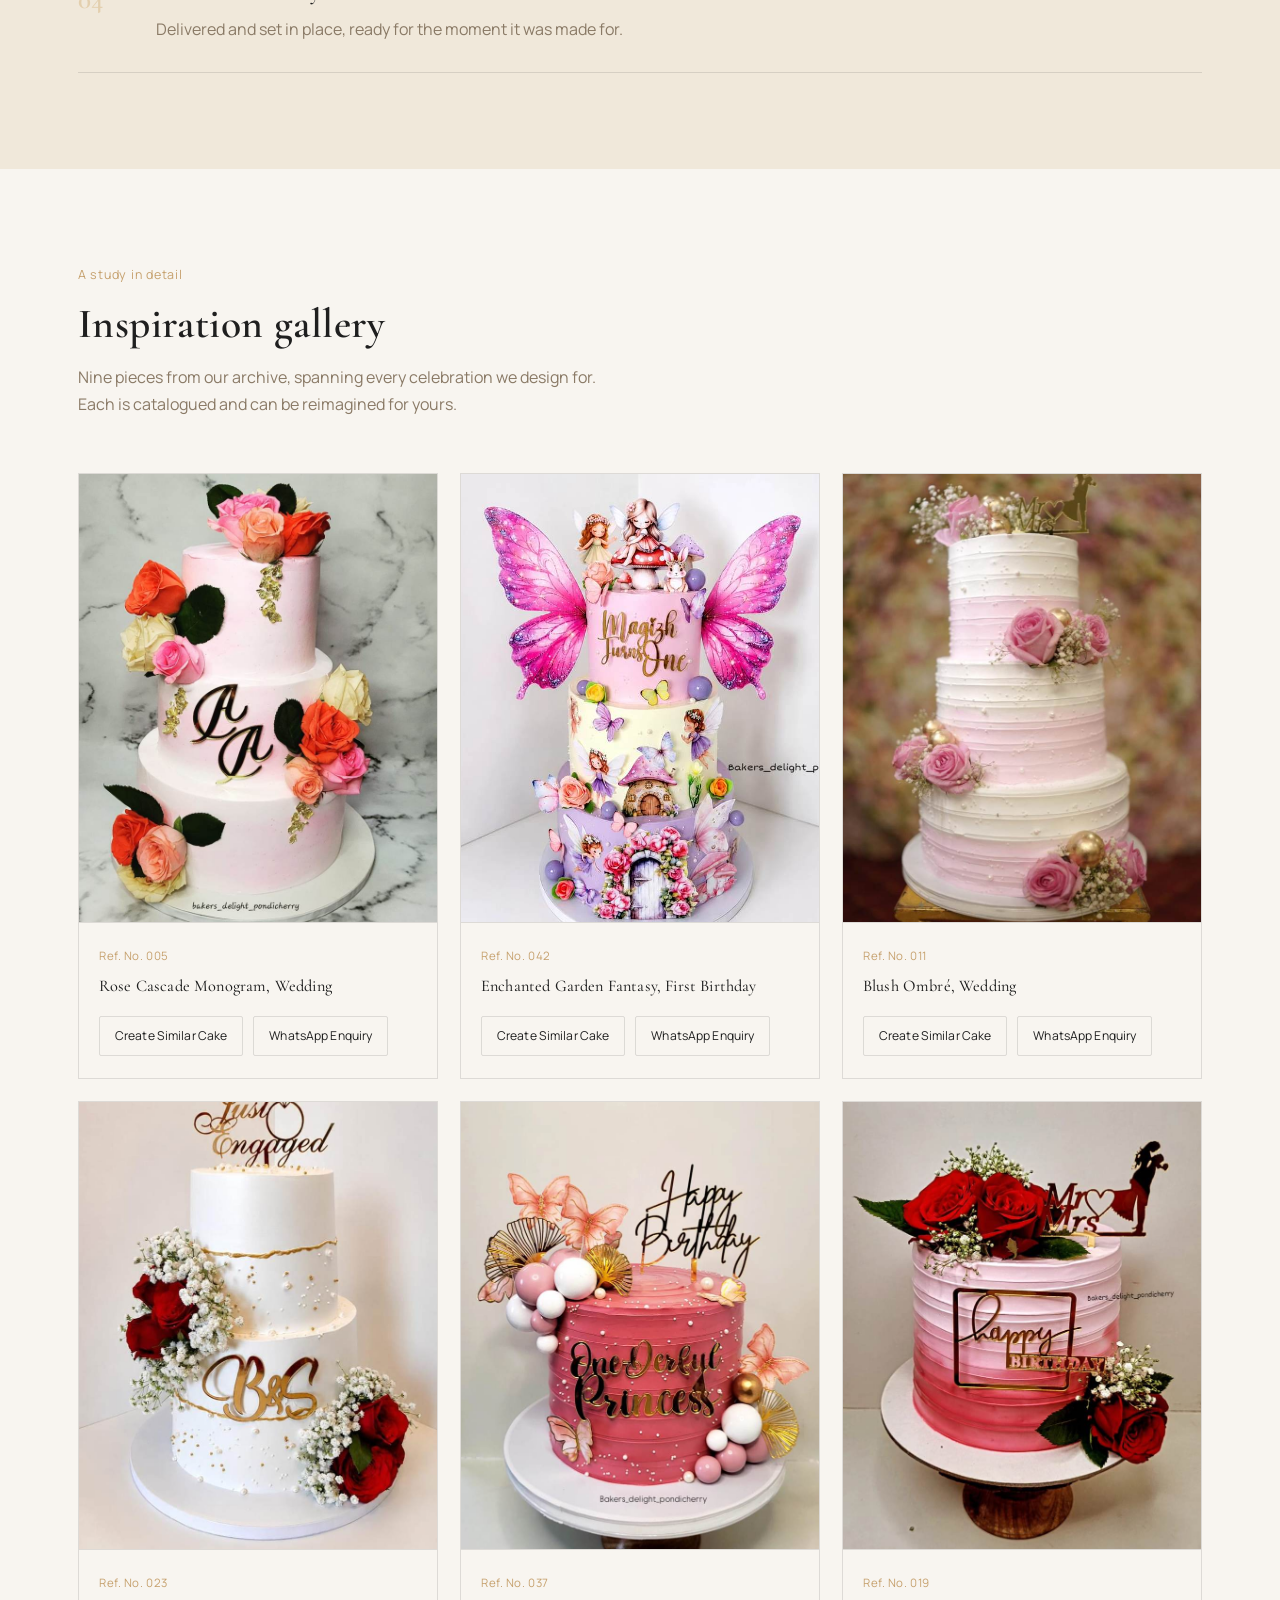
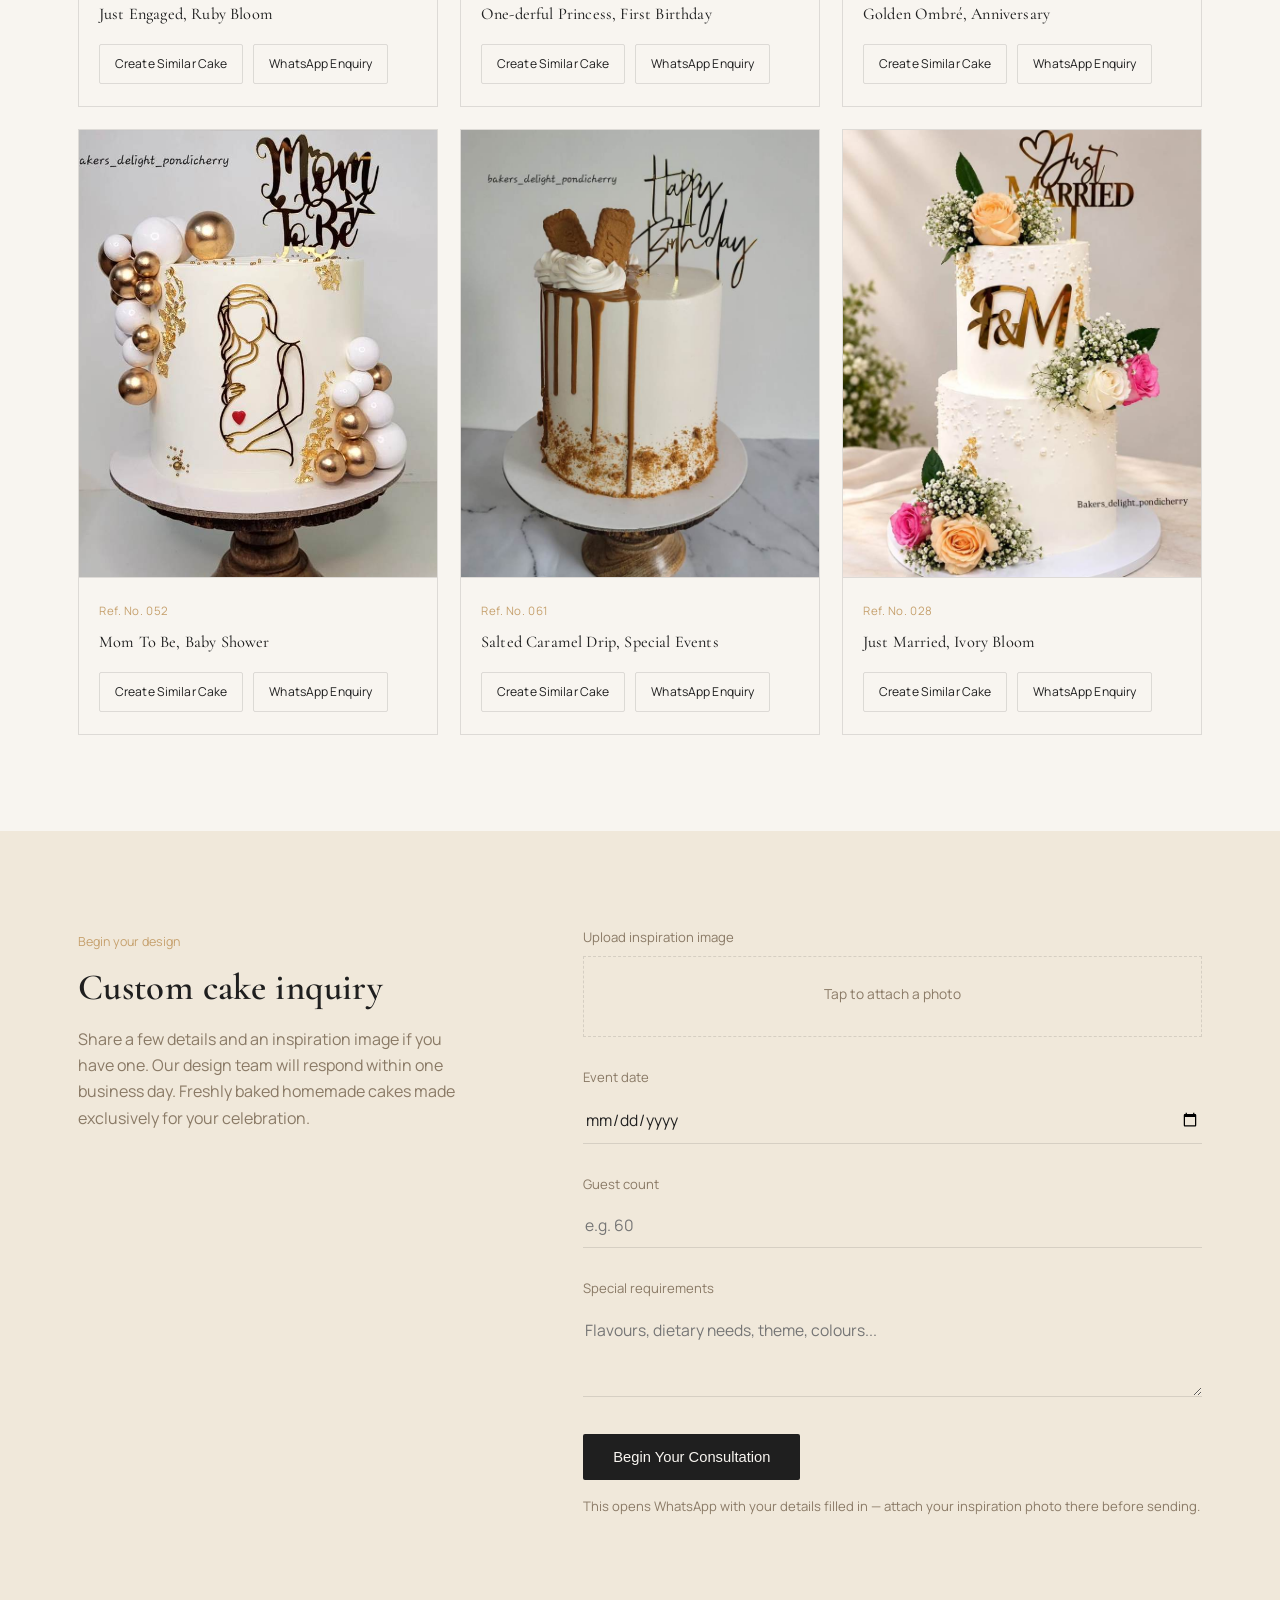
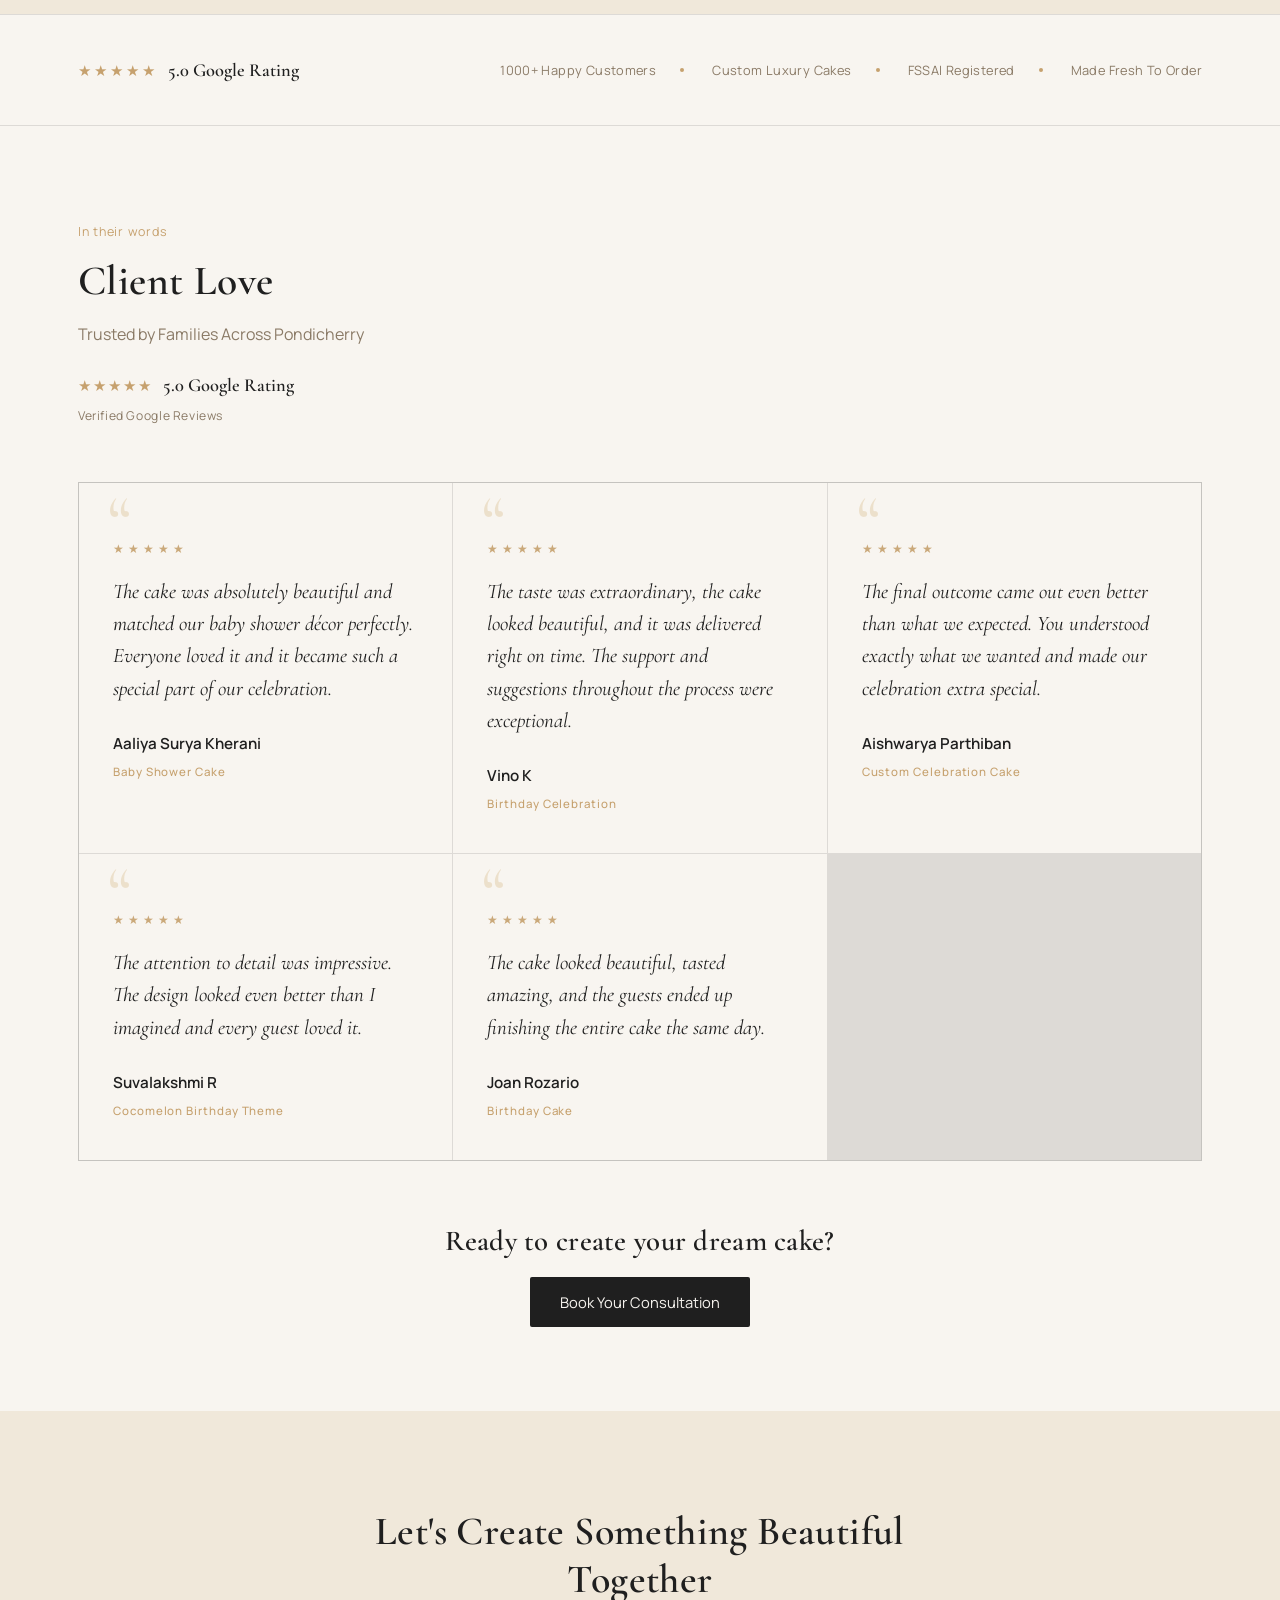
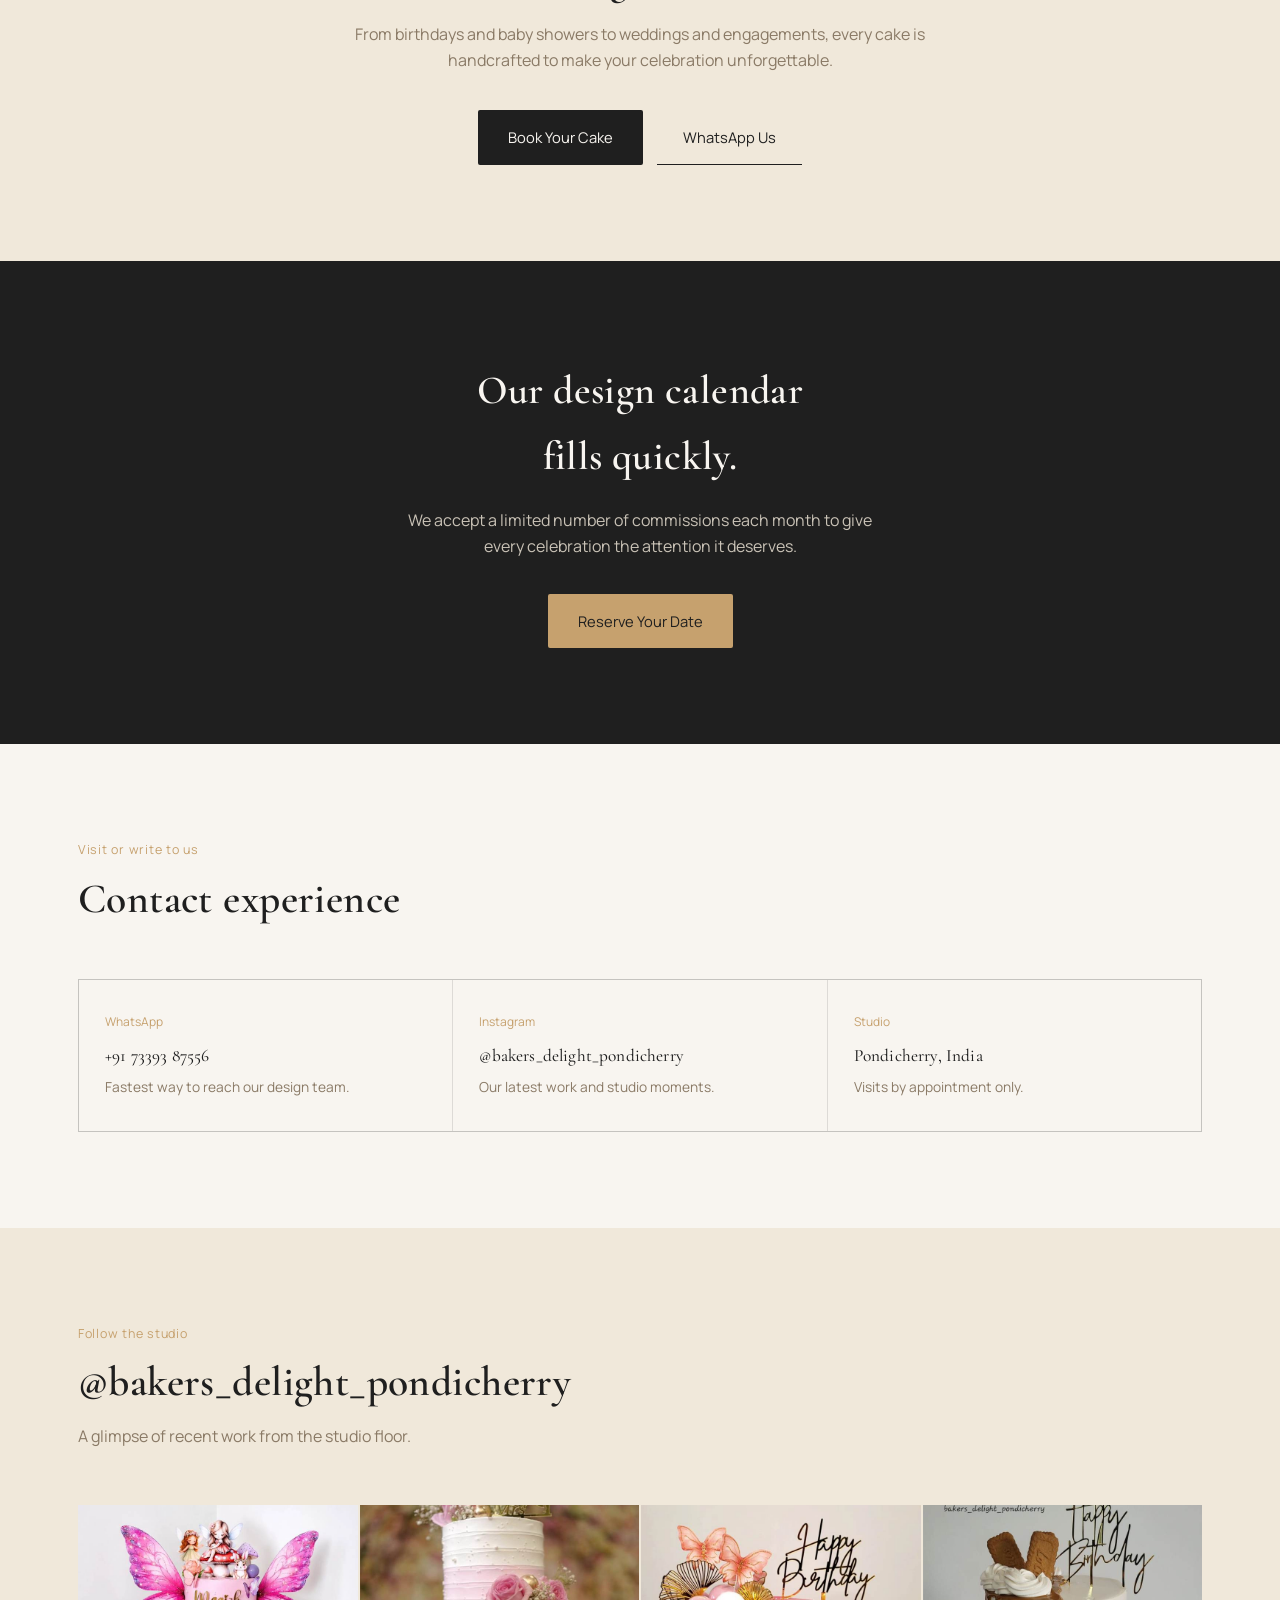
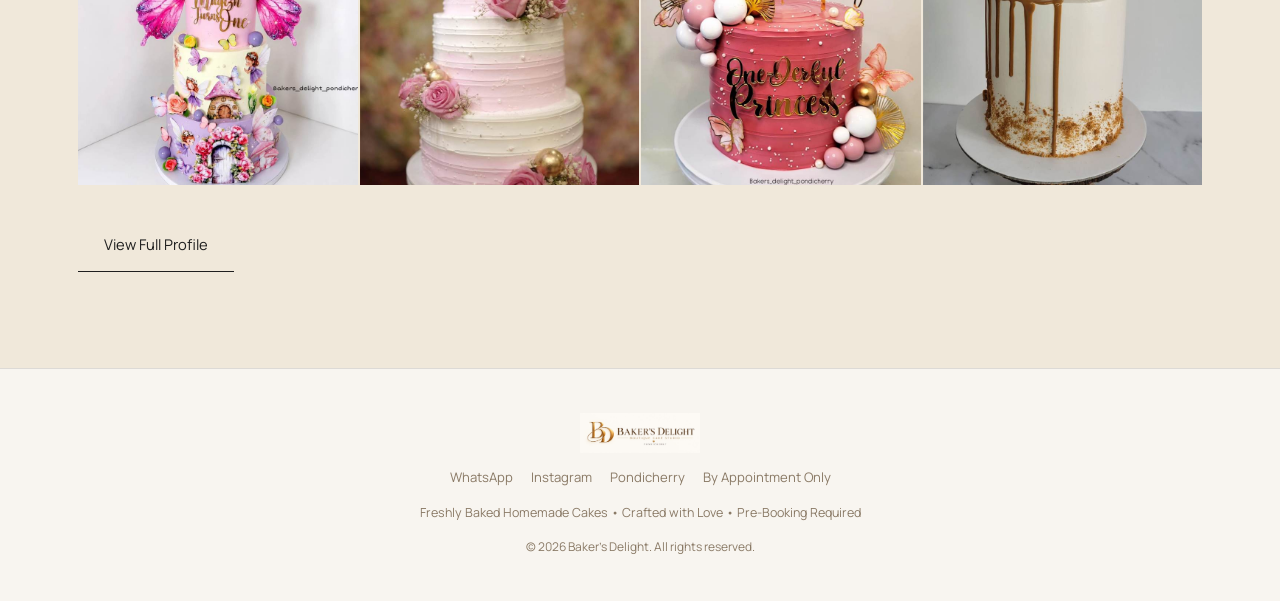
==== commit c30820b8: "Home made Remapped Home made element reconstructed with all elements with the help of chat gpt and c" ====
--- a/index.html
+++ b/index.html
@@ -10,15 +10,15 @@
 <!-- End Google Tag Manager -->
 
 <meta charset="UTF-8">
-<title>Luxury Custom Cakes in Pondicherry | Bakers Delight — Boutique Cake Studio</title>
-<meta name="description" content="Bakers Delight is a luxury boutique cake studio in Pondicherry, handcrafting custom designer cakes for weddings, birthdays, engagements and anniversaries using premium ingredients.">
+<title>Homemade Customized Cakes in Pondicherry | Bakers Delight</title>
+<meta name="description" content="Bakers Delight creates homemade customized cakes in Pondicherry for birthdays, weddings, engagements, baby showers, anniversaries and special celebrations. Freshly baked to order using premium ingredients.">
 <link rel="canonical" href="https://bakersdelights.in/">
 
 <!-- Open Graph / Facebook, WhatsApp, Instagram sharing -->
 <meta property="og:type" content="website">
 <meta property="og:site_name" content="Bakers Delight">
 <meta property="og:title" content="Luxury Custom Cakes in Pondicherry | Bakers Delight">
-<meta property="og:description" content="Handcrafted custom cakes for weddings, birthdays, engagements and anniversaries. A luxury boutique cake studio in Pondicherry, India.">
+<meta property="og:description" content="Bakers Delight creates homemade customized cakes in Pondicherry for birthdays, weddings, engagements, baby showers and anniversaries. Freshly baked to order using premium ingredients.">
 <meta property="og:url" content="https://bakersdelights.in/">
 <meta property="og:locale" content="en_IN">
 <meta property="og:image" content="https://bakersdelights.in/og-image.jpg">
@@ -28,7 +28,7 @@
 <!-- Twitter Card -->
 <meta name="twitter:card" content="summary_large_image">
 <meta name="twitter:title" content="Luxury Custom Cakes in Pondicherry | Bakers Delight">
-<meta name="twitter:description" content="Handcrafted custom cakes for weddings, birthdays, engagements and anniversaries. A luxury boutique cake studio in Pondicherry, India.">
+<meta name="twitter:description" content="Bakers Delight creates homemade customized cakes in Pondicherry for birthdays, weddings, engagements, baby showers and anniversaries. Freshly baked to order using premium ingredients.">
 <meta name="twitter:image" content="https://bakersdelights.in/og-image.jpg">
 
 <!-- LocalBusiness / Bakery Schema -->
@@ -38,7 +38,7 @@
   "@type": "Bakery",
   "name": "Bakers Delight",
   "image": "https://bakersdelights.in/og-image.jpg",
-  "description": "Bakers Delight is a luxury boutique cake studio in Pondicherry creating handcrafted custom cakes using premium ingredients for birthdays, weddings, anniversaries and special celebrations.",
+  "description": "Bakers Delight creates homemade customized cakes in Pondicherry, freshly baked to order using premium ingredients for birthdays, weddings, engagements, baby showers, anniversaries and special celebrations.",
   "url": "https://bakersdelights.in/",
   "telephone": "+91-73393-87556",
   "priceRange": "₹₹₹",
@@ -64,7 +64,7 @@
   "name": "Bakers Delight",
   "url": "https://bakersdelights.in/",
   "logo": "https://bakersdelights.in/logo.jpg",
-  "description": "Luxury boutique cake studio in Pondicherry, India, specializing in handcrafted custom cakes for weddings, birthdays, engagements and anniversaries.",
+  "description": "Bakers Delight is a premium homemade custom cake studio in Pondicherry, India, creating homemade customized cakes in Pondicherry for weddings, birthdays, engagements and anniversaries.",
   "contactPoint": {
     "@type": "ContactPoint",
     "telephone": "+91-73393-87556",
@@ -106,10 +106,10 @@
   <div class="wrap">
     <div>
     <img class="hero-logo" src="[data-uri]" alt="Baker's Delight — Boutique Cake Studio">
-    <span class="eyebrow">Premium Homemade Customised Cakes in Pondicherry</span>
-    <h1>Designed To Be Remembered<br>Long After The<br>Last Slice.</h1>
+    <span class="eyebrow">Pondicherry's Premium Homemade Cake Studio</span>
+    <h1>Homemade Customized Cakes Crafted For Life's Most Special Moments</h1>
     <p class="hero-tagline">Freshly Baked at Home &bull; Made to Order &bull; Premium Ingredients</p>
-      <p class="lede">Luxury handcrafted celebration cakes designed for weddings, engagements, birthdays and life's most meaningful moments.</p>
+      <p class="lede">Luxury handcrafted celebration cakes, homemade and freshly baked to order for weddings, engagements, birthdays and life's most meaningful moments.</p>
     <div class="hero-actions">
       <a class="btn-primary" href="https://wa.me/917339387556?text=Hi%2C%20I%27d%20like%20to%20book%20a%20consultation" target="_blank" rel="noopener">Order Your Cake</a>
       <a class="btn-secondary" href="https://wa.me/917339387556" target="_blank" rel="noopener">WhatsApp Us</a>
@@ -129,22 +129,50 @@
   </div>
 </section>
 
+<section class="band-beige cta-section story-section">
+  <div class="wrap">
+    <div class="cta-section-inner">
+      <h2>More Than A Cake</h2>
+      <p>Every celebration has a story. A baby's first birthday. A surprise proposal. A dream wedding. A silver anniversary. We create homemade cakes that become part of those memories.</p>
+    </div>
+  </div>
+</section>
+
 <section id="celebrations">
   <div class="wrap">
     <div class="section-head">
       <span class="tag">Every occasion, considered</span>
-      <h2>Explore by celebration</h2>
-      <p>Each celebration carries its own character. We design accordingly.</p>
+      <h2>Cakes For Every Celebration</h2>
+      <p>Freshly baked homemade cakes made exclusively for your celebration.</p>
     </div>
   </div>
   <div class="wrap">
     <div class="celeb-grid">
-      <div class="celeb-card"><div class="celeb-photo" style="background-image:var(--ph-explore-preview);background-position:center 15%;"></div><div class="cc-body"><span class="num">01</span><h3>First Birthday</h3><p>Soft, joyful, and made to be photographed for years to come.</p></div></div>
-      <div class="celeb-card"><div class="celeb-photo" style="background-image:var(--ph-img2);background-position:center 15%;"></div><div class="cc-body"><span class="num">02</span><h3>Engagement</h3><p>Refined designs that mirror the beginning of your story.</p></div></div>
-      <div class="celeb-card"><div class="celeb-photo" style="background-image:var(--ph-img4);background-position:center 15%;"></div><div class="cc-body"><span class="num">03</span><h3>Wedding</h3><p>The centrepiece your guests will speak of long after the toast.</p></div></div>
-      <div class="celeb-card"><div class="celeb-photo" style="background-image:var(--ph-img18);background-position:center 25%;"></div><div class="cc-body"><span class="num">04</span><h3>Anniversary</h3><p>A quiet, elegant marking of years shared.</p></div></div>
-      <div class="celeb-card"><div class="celeb-photo" style="background-image:var(--ph-img9);background-position:center 22%;"></div><div class="cc-body"><span class="num">05</span><h3>Baby Shower</h3><p>Delicate detailing for a gentle, intimate occasion.</p></div></div>
-      <div class="celeb-card"><div class="celeb-photo" style="background-image:var(--ph-img8);background-position:center 15%;"></div><div class="cc-body"><span class="num">06</span><h3>Special Events</h3><p>Corporate launches, milestones, and moments worth marking.</p></div></div>
+      <div class="celeb-card"><div class="celeb-photo" style="background-image:var(--ph-img8);background-position:center 15%;"></div><div class="cc-body"><span class="num">01</span><h3>Birthday Cakes</h3><p>Freshly baked and designed around the person at the heart of the celebration.</p></div></div>
+      <div class="celeb-card"><div class="celeb-photo" style="background-image:var(--ph-img4);background-position:center 15%;"></div><div class="cc-body"><span class="num">02</span><h3>Wedding Cakes</h3><p>The centrepiece your guests will speak of long after the toast.</p></div></div>
+      <div class="celeb-card"><div class="celeb-photo" style="background-image:var(--ph-img2);background-position:center 15%;"></div><div class="cc-body"><span class="num">03</span><h3>Engagement Cakes</h3><p>Refined designs that mirror the beginning of your story.</p></div></div>
+      <div class="celeb-card"><div class="celeb-photo" style="background-image:var(--ph-img18);background-position:center 25%;"></div><div class="cc-body"><span class="num">04</span><h3>Anniversary Cakes</h3><p>A quiet, elegant marking of years shared.</p></div></div>
+      <div class="celeb-card"><div class="celeb-photo" style="background-image:var(--ph-img9);background-position:center 22%;"></div><div class="cc-body"><span class="num">05</span><h3>Baby Shower Cakes</h3><p>Delicate detailing for a gentle, intimate occasion.</p></div></div>
+      <div class="celeb-card"><div class="celeb-photo" style="background-image:var(--ph-explore-preview);background-position:center 15%;"></div><div class="cc-body"><span class="num">06</span><h3>First Birthday Cakes</h3><p>Soft, joyful, and made to be photographed for years to come.</p></div></div>
+    </div>
+  </div>
+</section>
+
+<section class="why-section">
+  <div class="wrap">
+    <div class="section-head">
+      <span class="tag">The Bakers Delight difference</span>
+      <h2>Why Families Choose Bakers Delight</h2>
+      <p>Freshly baked homemade cakes made exclusively for your celebration.</p>
+    </div>
+    <div class="why-grid">
+      <div class="why-card"><span class="num">01</span><h3>Homemade &amp; Freshly Baked</h3><p>Every cake is baked at home, to order, never in bulk.</p></div>
+      <div class="why-card"><span class="num">02</span><h3>Fully Customized Designs</h3><p>Your colours, your theme, your story &mdash; designed around your celebration.</p></div>
+      <div class="why-card"><span class="num">03</span><h3>Premium Ingredients</h3><p>Only the finest ingredients go into every layer.</p></div>
+      <div class="why-card"><span class="num">04</span><h3>Crafted With Care</h3><p>Each cake is handcrafted with attention to every last detail.</p></div>
+      <div class="why-card"><span class="num">05</span><h3>Delivery Across Pondicherry</h3><p>Carefully delivered so your cake arrives ready for the celebration.</p></div>
+      <div class="why-card"><span class="num">06</span><h3>Homemade With Premium Ingredients</h3><p>Freshly baked in small batches and crafted with care for every celebration.</p></div>
+      <div class="why-card"><span class="num">07</span><h3>Made To Order</h3><p>Every order is baked fresh for your date, after you book.</p></div>
     </div>
   </div>
 </section>
@@ -154,7 +182,7 @@
     <div class="section-head">
       <span class="tag">How we work</span>
       <h2>Our signature process</h2>
-      <p>Every cake at Bakers Delight is homemade and freshly baked to order. As a premium homemade cake studio in Pondicherry, we handcraft customised birthday cakes, wedding cakes and luxury homemade cakes using only the finest ingredients &mdash; designed especially for your celebration.</p>
+      <p>Every cake at Bakers Delight is homemade and freshly baked to order. As a premium homemade custom cake studio in Pondicherry, we handcraft customised birthday cakes, wedding cakes and luxury homemade cakes using only the finest ingredients &mdash; designed especially for your celebration.</p>
     </div>
     <div class="process-list">
       <div class="process-item"><span class="step-num">01</span><div><h3>Share Your Vision</h3><p>Tell us about the occasion, the setting, and the feeling you want your guests to walk away with.</p></div></div>
@@ -219,7 +247,7 @@
       <div>
         <span class="tag" style="color:var(--gold);font-size:0.78rem;">Begin your design</span>
         <h2 class="serif" style="font-size:clamp(1.8rem,4.4vw,2.3rem);margin-top:14px;line-height:1.16;">Custom cake inquiry</h2>
-        <p style="margin-top:16px;color:var(--charcoal-soft);max-width:38ch;">Share a few details and an inspiration image if you have one. Our design team will respond within one business day.</p>
+        <p style="margin-top:16px;color:var(--charcoal-soft);max-width:38ch;">Share a few details and an inspiration image if you have one. Our design team will respond within one business day. Freshly baked homemade cakes made exclusively for your celebration.</p>
       </div>
       <form id="inquiryForm">
         <div class="field"><label for="insp">Upload inspiration image</label><div class="upload-box" id="uploadBox">Tap to attach a photo <span id="fileName" style="display:block;margin-top:4px;color:var(--gold);"></span></div><input type="file" id="insp" accept="image/*" style="display:none;"></div>
--- a/styles.css
+++ b/styles.css
@@ -267,6 +267,17 @@
   @media(max-width:759px){.trust-items{flex-direction:column;gap:10px;}.trust-items span{padding-right:0;}.trust-items span::after{display:none;}}
 
 
+  /* ---------- STORY + WHY ---------- */
+  .story-section .cta-section-inner{max-width:700px;}
+  .story-section .cta-section-inner p{font-family:'Cormorant Garamond',serif;font-style:italic;font-size:clamp(1.3rem,3vw,1.65rem);line-height:1.6;color:var(--charcoal);}
+  .why-section{padding-top:0;}
+  .why-grid{display:grid;grid-template-columns:1fr;gap:1px;background:var(--line);border:1px solid var(--line);}
+  @media(min-width:760px){.why-grid{grid-template-columns:repeat(6,1fr);}.why-card{grid-column:span 2;}.why-card:nth-child(n+4){grid-column:span 3;}}
+  .why-card{background:var(--ivory);padding:36px 28px;}
+  .why-card .num{font-size:0.75rem;color:var(--gold);display:block;margin-bottom:14px;}
+  .why-card h3{font-size:1.2rem;font-weight:600;}
+  .why-card p{font-size:0.88rem;color:var(--charcoal-soft);margin-top:8px;}
+
   /* ---------- SCROLL REVEAL ---------- */
   .reveal{opacity:0;transform:translateY(18px);transition:opacity .7s ease,transform .7s ease;}
   .reveal.in-view{opacity:1;transform:none;}
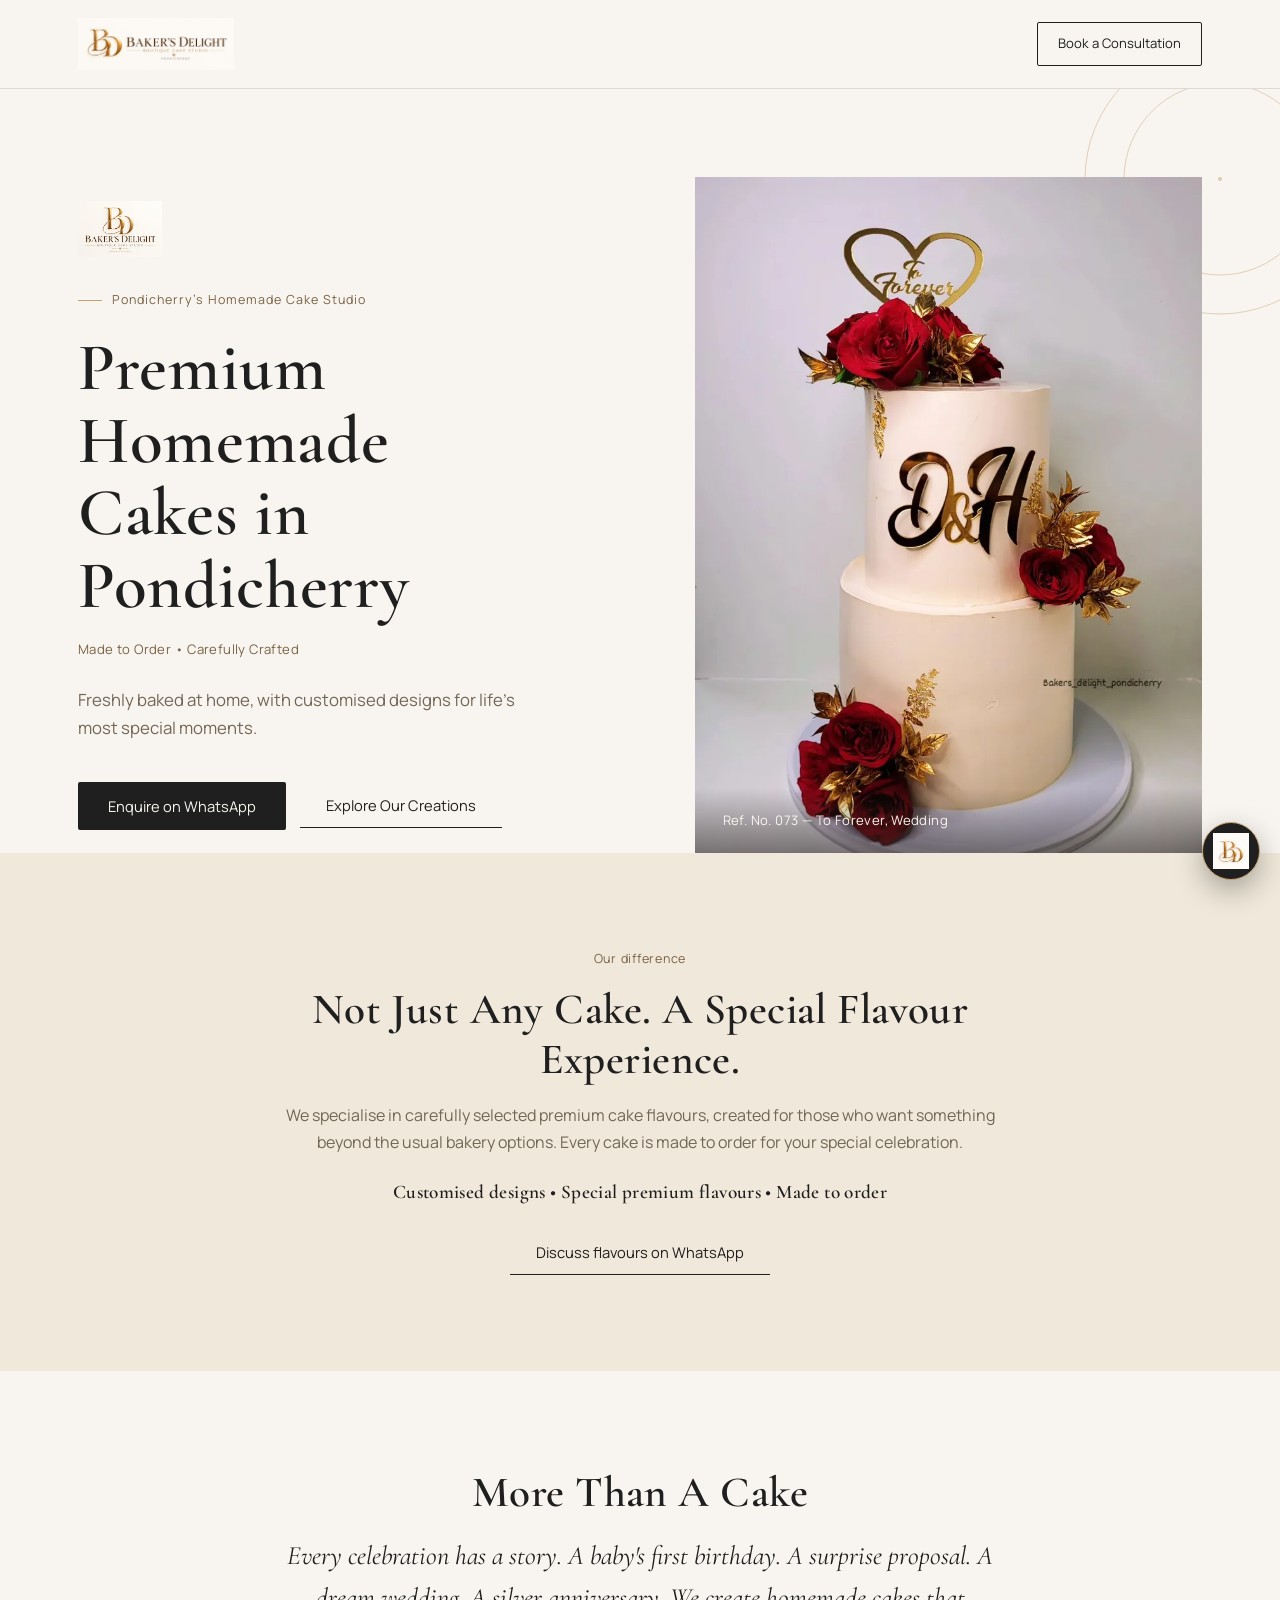
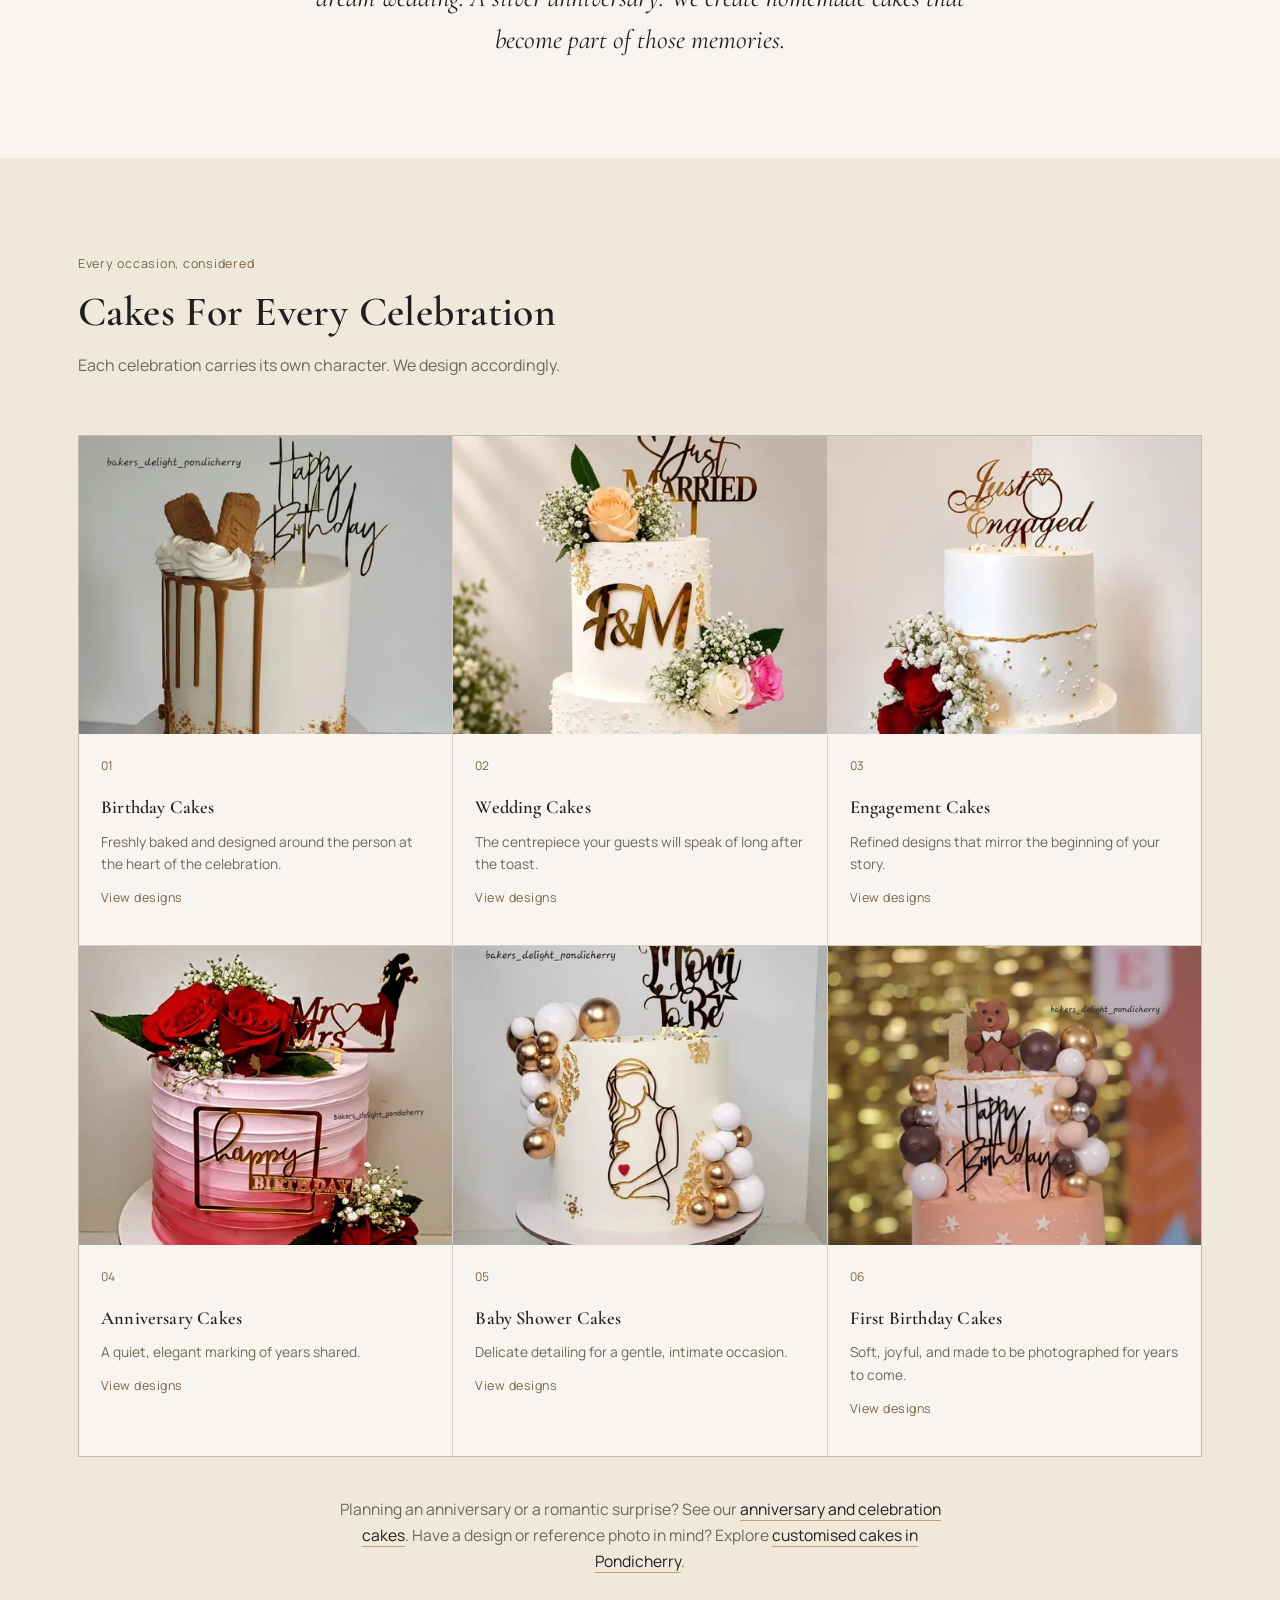
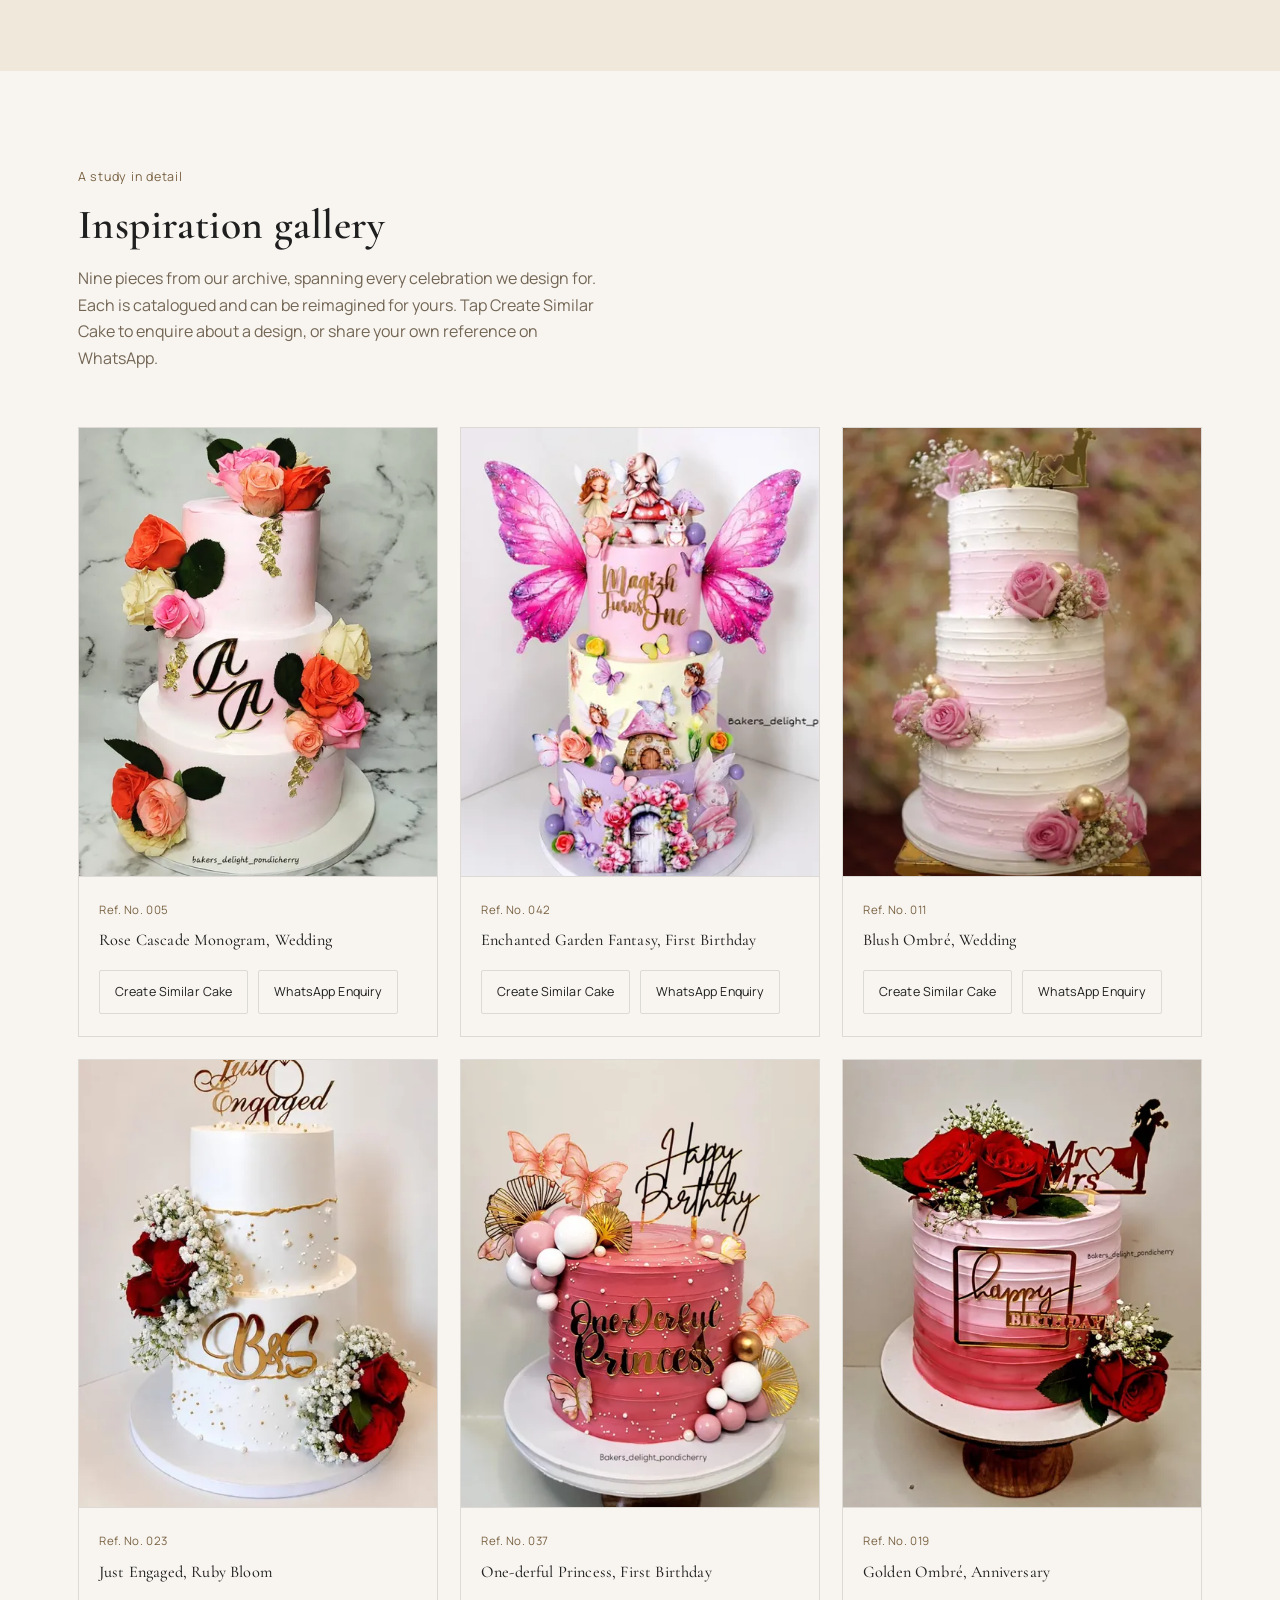
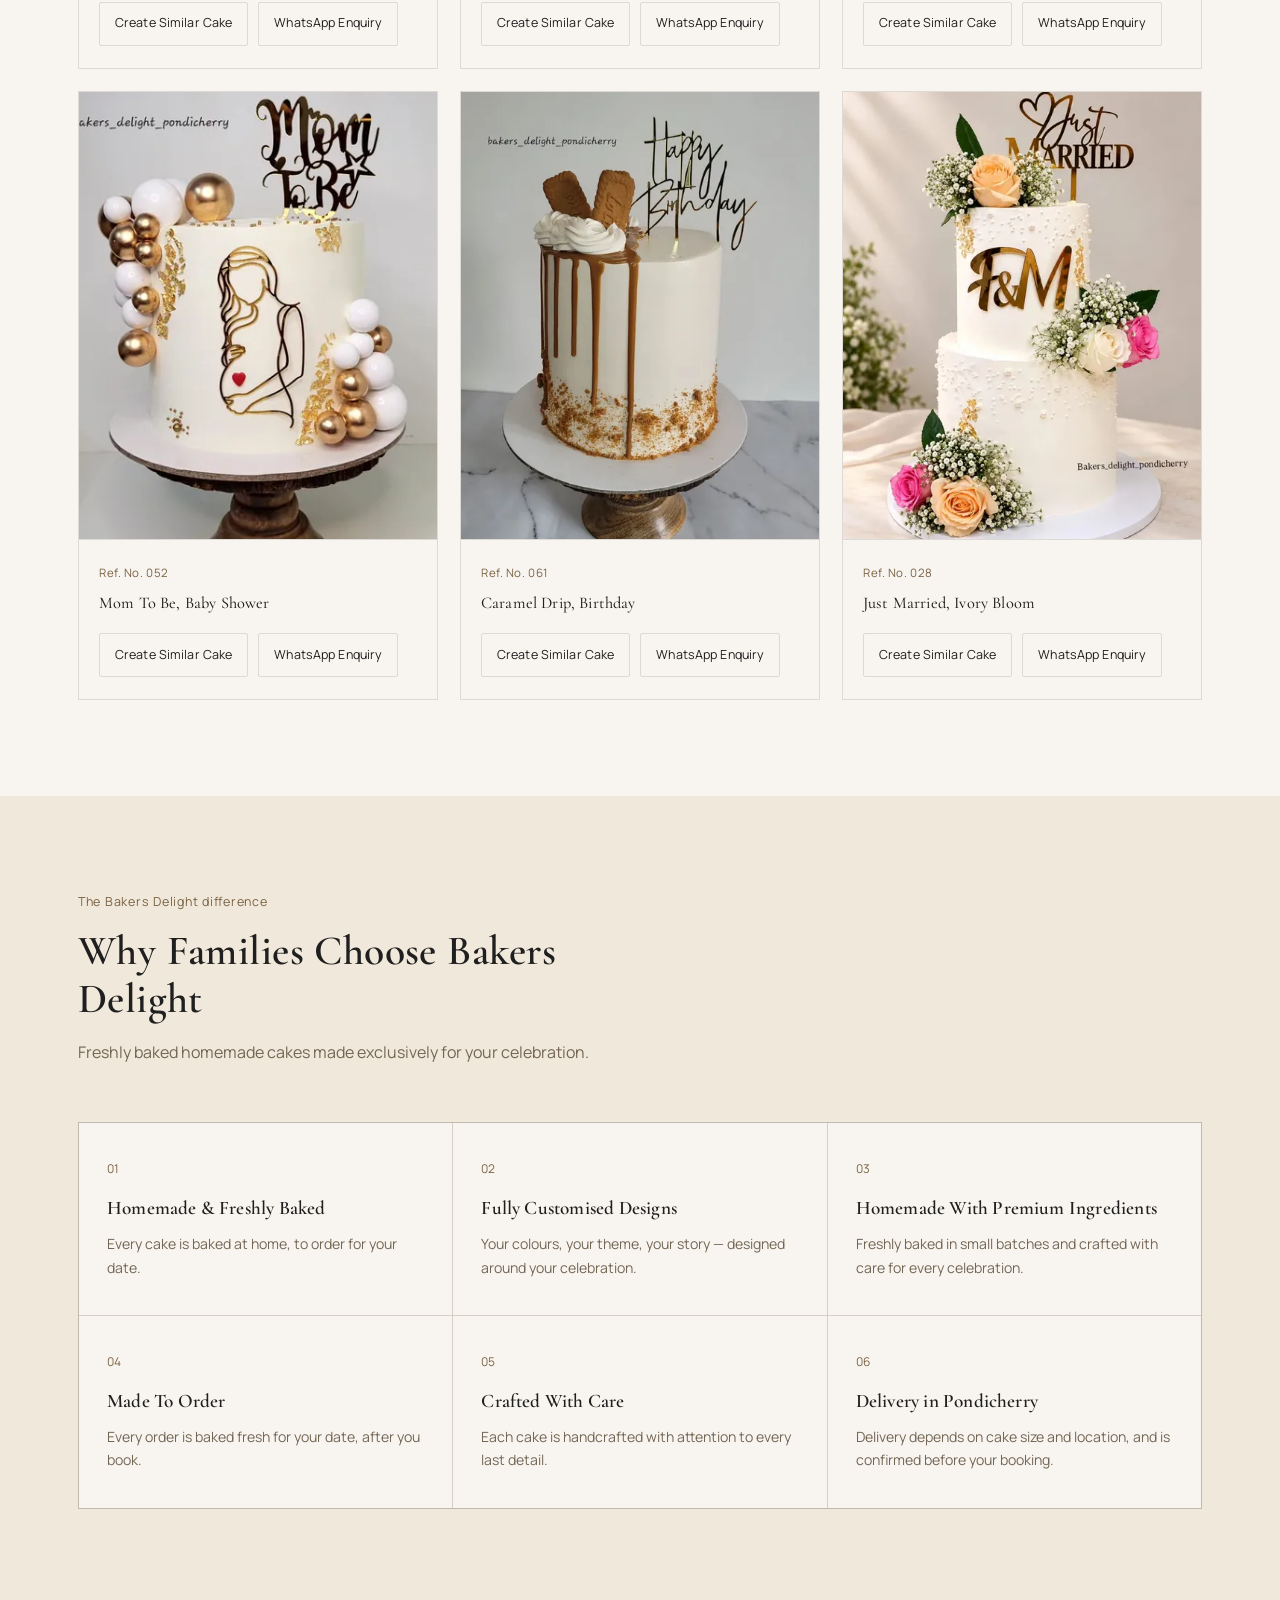
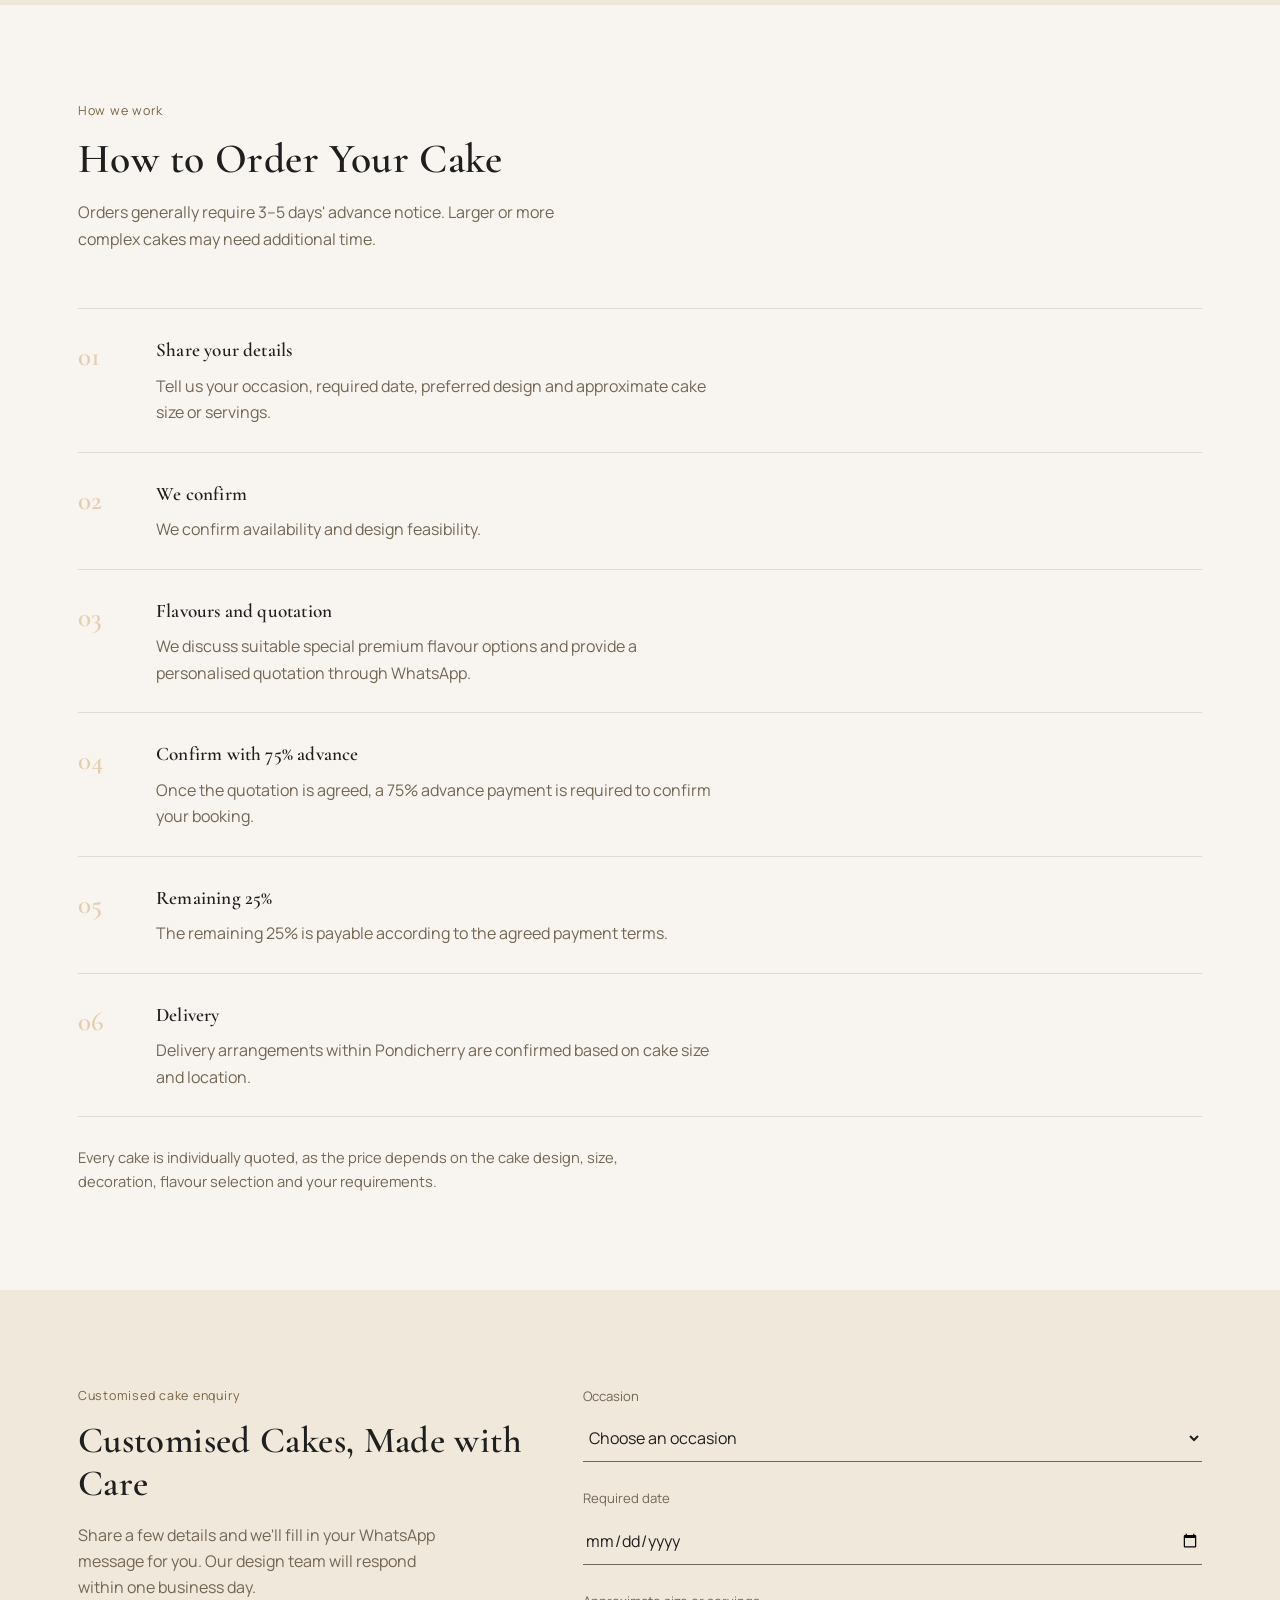
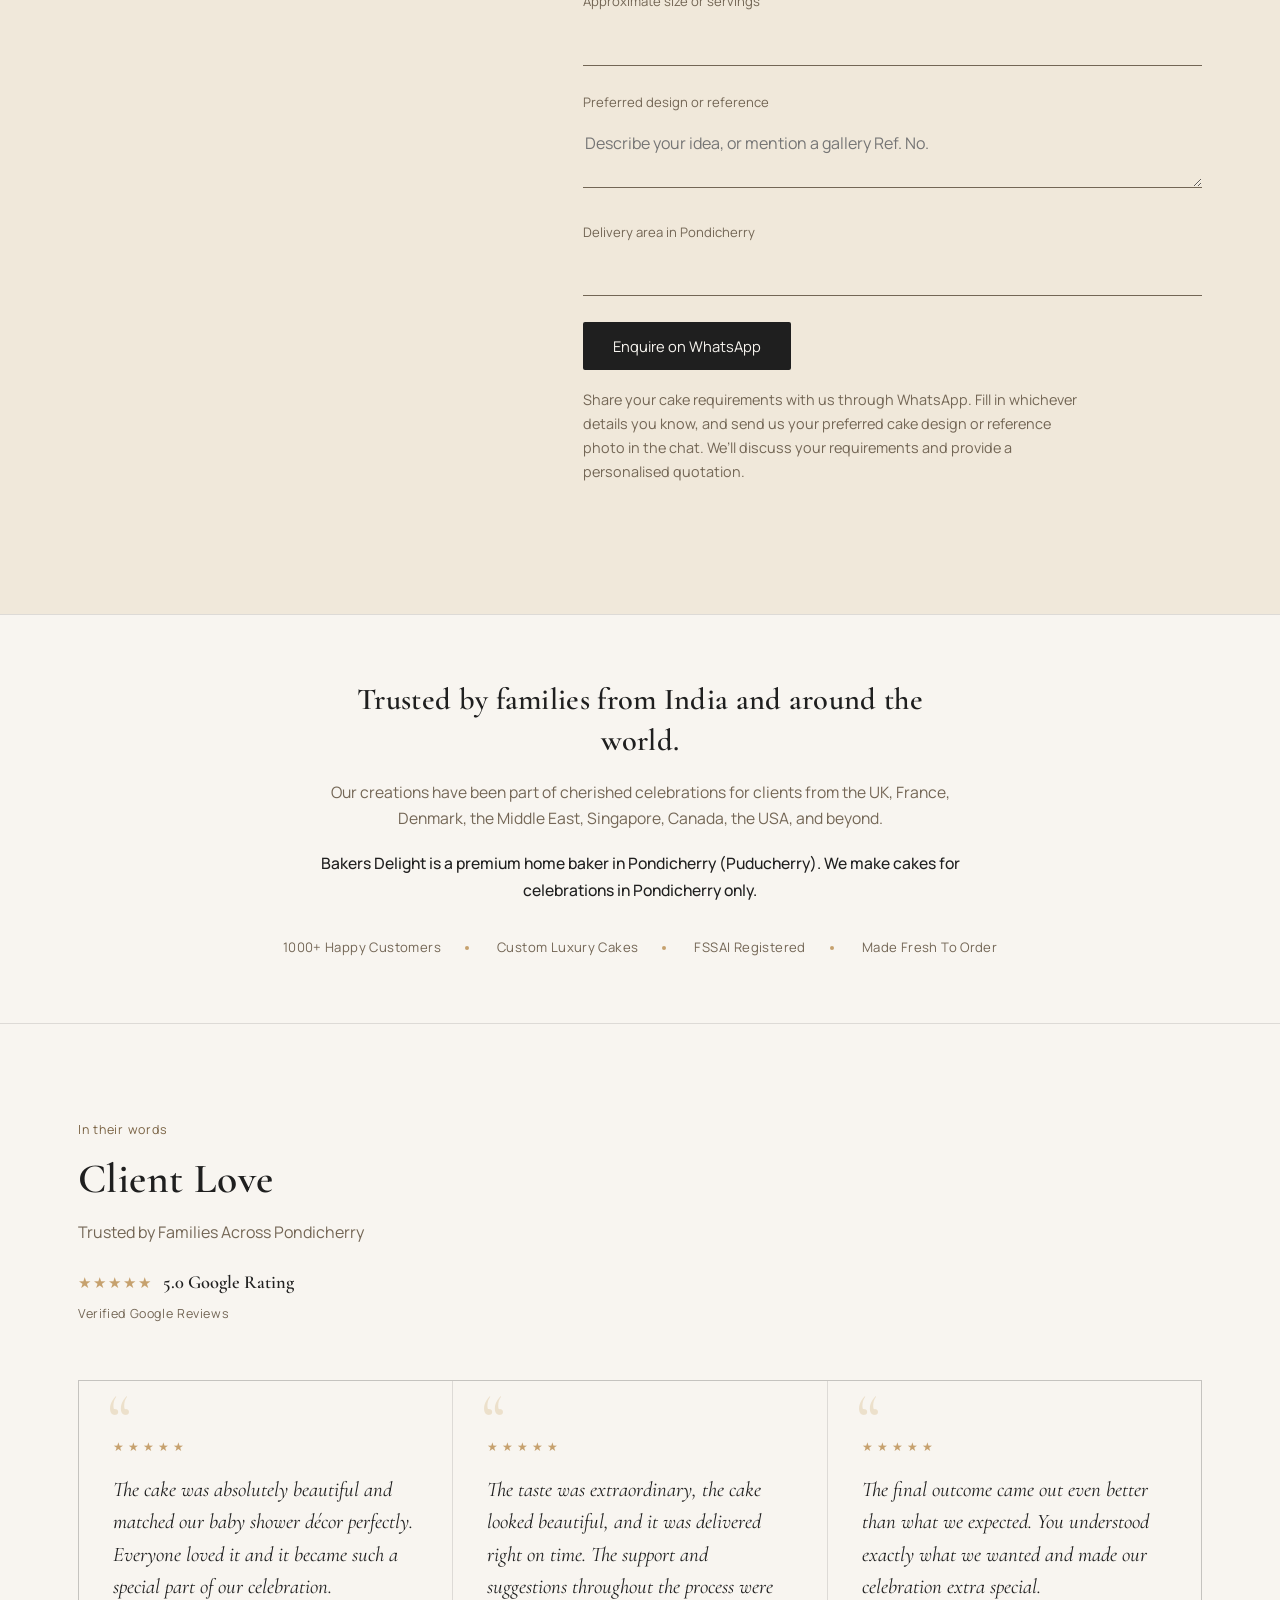
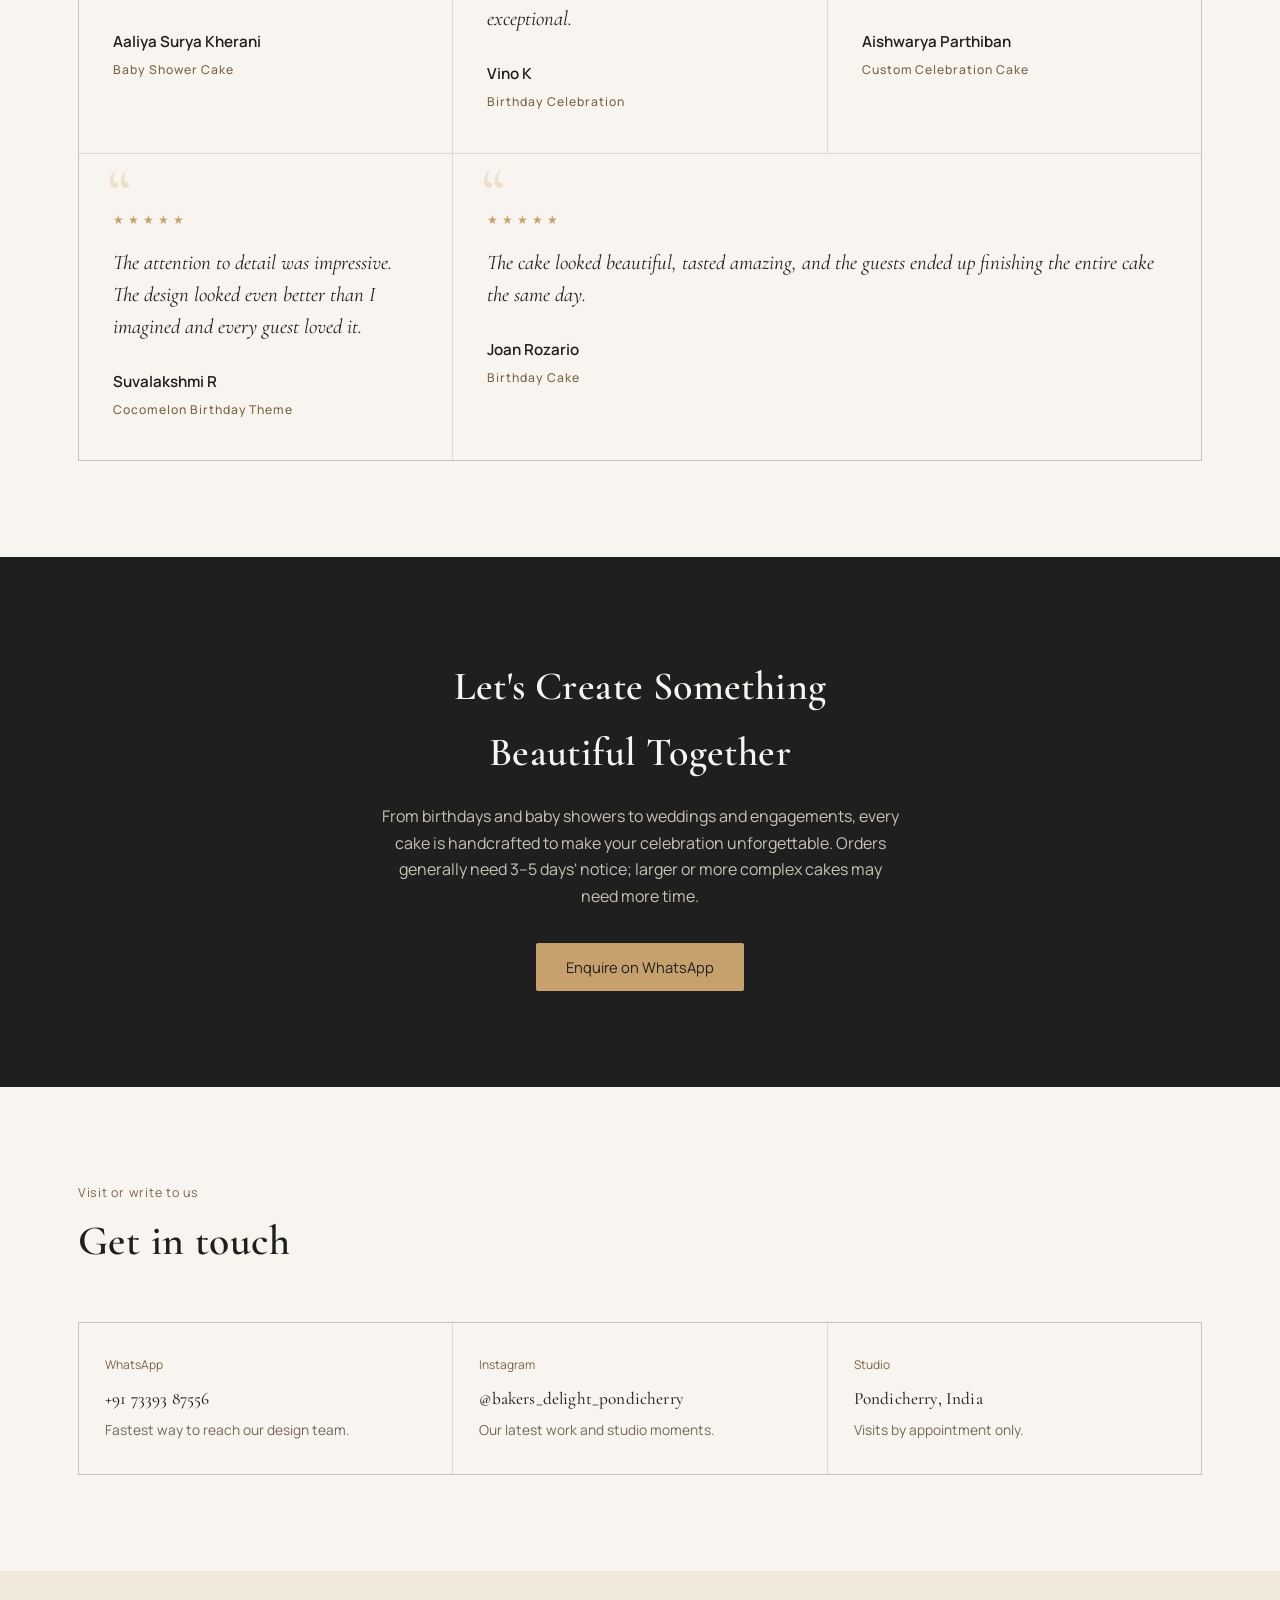
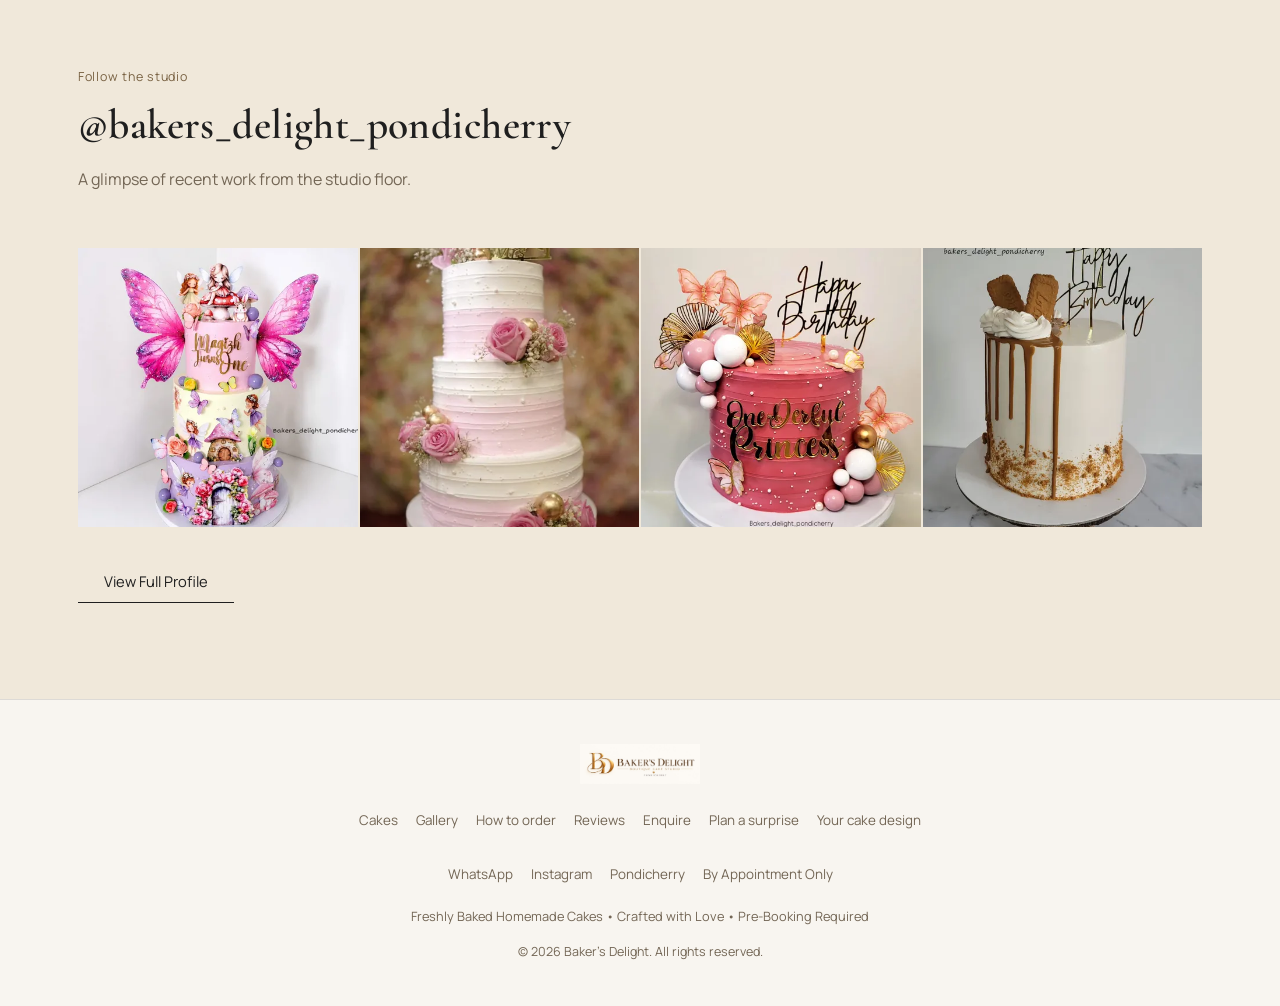
==== commit d5fbf614: "Prepare Bakers Delight V2 preview deployment" ====
--- a/index.html
+++ b/index.html
@@ -1,5 +1,5 @@
 <!DOCTYPE html>
-<html lang="en">
+<html lang="en-IN">
 <head>
 <!-- Google Tag Manager -->
 <script>(function(w,d,s,l,i){w[l]=w[l]||[];w[l].push({'gtm.start':
@@ -10,26 +10,26 @@
 <!-- End Google Tag Manager -->
 
 <meta charset="UTF-8">
-<title>Homemade Customized Cakes in Pondicherry | Bakers Delight</title>
-<meta name="description" content="Bakers Delight creates homemade customized cakes in Pondicherry for birthdays, weddings, engagements, baby showers, anniversaries and special celebrations. Freshly baked to order using premium ingredients.">
+<title>Homemade Cakes in Pondicherry | Bakers Delight</title>
+<meta name="description" content="Discover premium homemade cakes in Pondicherry with customised designs and special premium flavours for meaningful celebrations. Enquire on WhatsApp.">
 <link rel="canonical" href="https://bakersdelights.in/">
 
 <!-- Open Graph / Facebook, WhatsApp, Instagram sharing -->
 <meta property="og:type" content="website">
 <meta property="og:site_name" content="Bakers Delight">
-<meta property="og:title" content="Luxury Custom Cakes in Pondicherry | Bakers Delight">
-<meta property="og:description" content="Bakers Delight creates homemade customized cakes in Pondicherry for birthdays, weddings, engagements, baby showers and anniversaries. Freshly baked to order using premium ingredients.">
+<meta property="og:title" content="Homemade Cakes in Pondicherry | Bakers Delight">
+<meta property="og:description" content="Discover premium homemade cakes in Pondicherry with customised designs and special premium flavours for meaningful celebrations. Enquire on WhatsApp.">
 <meta property="og:url" content="https://bakersdelights.in/">
 <meta property="og:locale" content="en_IN">
-<meta property="og:image" content="https://bakersdelights.in/og-image.jpg">
+<meta property="og:image" content="https://bakersdelights.in/bakers-delight-og-image-landscape-1200x630.jpg">
 <meta property="og:image:width" content="1200">
 <meta property="og:image:height" content="630">
 
 <!-- Twitter Card -->
 <meta name="twitter:card" content="summary_large_image">
-<meta name="twitter:title" content="Luxury Custom Cakes in Pondicherry | Bakers Delight">
-<meta name="twitter:description" content="Bakers Delight creates homemade customized cakes in Pondicherry for birthdays, weddings, engagements, baby showers and anniversaries. Freshly baked to order using premium ingredients.">
-<meta name="twitter:image" content="https://bakersdelights.in/og-image.jpg">
+<meta name="twitter:title" content="Homemade Cakes in Pondicherry | Bakers Delight">
+<meta name="twitter:description" content="Discover premium homemade cakes in Pondicherry with customised designs and special premium flavours for meaningful celebrations. Enquire on WhatsApp.">
+<meta name="twitter:image" content="https://bakersdelights.in/bakers-delight-og-image-landscape-1200x630.jpg">
 
 <!-- LocalBusiness / Bakery Schema -->
 <script type="application/ld+json">
@@ -38,7 +38,7 @@
   "@type": "Bakery",
   "name": "Bakers Delight",
   "image": "https://bakersdelights.in/og-image.jpg",
-  "description": "Bakers Delight creates homemade customized cakes in Pondicherry, freshly baked to order using premium ingredients for birthdays, weddings, engagements, baby showers, anniversaries and special celebrations.",
+  "description": "Bakers Delight creates homemade customised cakes in Pondicherry, freshly baked to order using premium ingredients for birthdays, weddings, engagements, baby showers, anniversaries and special celebrations.",
   "url": "https://bakersdelights.in/",
   "telephone": "+91-73393-87556",
   "priceRange": "₹₹₹",
@@ -64,7 +64,7 @@
   "name": "Bakers Delight",
   "url": "https://bakersdelights.in/",
   "logo": "https://bakersdelights.in/logo.jpg",
-  "description": "Bakers Delight is a premium homemade custom cake studio in Pondicherry, India, creating homemade customized cakes in Pondicherry for weddings, birthdays, engagements and anniversaries.",
+  "description": "Bakers Delight is a premium homemade custom cake studio in Pondicherry, India, creating homemade customised cakes in Pondicherry for weddings, birthdays, engagements and anniversaries.",
   "contactPoint": {
     "@type": "ContactPoint",
     "telephone": "+91-73393-87556",
@@ -78,6 +78,9 @@
 </script>
 
 <meta name="viewport" content="width=device-width, initial-scale=1, viewport-fit=cover">
+<meta name="theme-color" content="#F8F5F0">
+<link rel="icon" type="image/png" sizes="32x32" href="images/icons/favicon-32.png">
+<link rel="apple-touch-icon" href="images/icons/apple-touch-icon.png">
 <link rel="preconnect" href="https://fonts.googleapis.com">
 <link rel="preconnect" href="https://fonts.gstatic.com" crossorigin>
 <link href="https://fonts.googleapis.com/css2?family=Cormorant+Garamond:ital,wght@0,400;0,500;0,600;1,500&family=Manrope:wght@400;500;600&display=swap" rel="stylesheet">
@@ -88,77 +91,123 @@
 <noscript><iframe src="https://www.googletagmanager.com/ns.html?id=GTM-WL6VNH22"
 height="0" width="0" style="display:none;visibility:hidden"></iframe></noscript>
 <!-- End Google Tag Manager (noscript) -->
-
-
+<a class="skip-link" href="#main">Skip to main content</a>
 <header class="site">
   <div class="nav-row">
-    <img class="brand-logo" src="[data-uri]" alt="Baker's Delight — Boutique Cake Studio, Pondicherry">
+    <img class="brand-logo" src="images/brand/bakers-delight-logo-horizontal.jpg" width="1280" height="426" alt="Baker's Delight — Boutique Cake Studio, Pondicherry">
     <a class="nav-cta" href="https://wa.me/917339387556?text=Hi%2C%20I%27d%20like%20to%20book%20a%20consultation" target="_blank" rel="noopener">Book a Consultation</a>
   </div>
 </header>
-
+<main id="main">
 <section class="hero">
-  <svg class="hero-orn" viewBox="0 0 200 200" fill="none" xmlns="http://www.w3.org/2000/svg">
+  <svg class="hero-orn" aria-hidden="true" viewBox="0 0 200 200" fill="none" xmlns="http://www.w3.org/2000/svg">
     <circle cx="100" cy="100" r="90" stroke="#C6A16E" stroke-width="0.6"/>
     <circle cx="100" cy="100" r="64" stroke="#C6A16E" stroke-width="0.6"/>
     <circle cx="100" cy="100" r="1.4" fill="#C6A16E"/>
   </svg>
   <div class="wrap">
-    <div>
-    <img class="hero-logo" src="[data-uri]" alt="Baker's Delight — Boutique Cake Studio">
-    <span class="eyebrow">Pondicherry's Premium Homemade Cake Studio</span>
-    <h1>Homemade Customized Cakes Crafted For Life's Most Special Moments</h1>
-    <p class="hero-tagline">Freshly Baked at Home &bull; Made to Order &bull; Premium Ingredients</p>
-      <p class="lede">Luxury handcrafted celebration cakes, homemade and freshly baked to order for weddings, engagements, birthdays and life's most meaningful moments.</p>
-    <div class="hero-actions">
-      <a class="btn-primary" href="https://wa.me/917339387556?text=Hi%2C%20I%27d%20like%20to%20book%20a%20consultation" target="_blank" rel="noopener">Order Your Cake</a>
-      <a class="btn-secondary" href="https://wa.me/917339387556" target="_blank" rel="noopener">WhatsApp Us</a>
-      <a class="btn-secondary" href="#gallery">Explore Our Creations</a>
-    </div>
-    </div>
-    <div class="hero-photo" style="background-image:var(--ph-hero-preview);"><div class="cap">Ref. No. 073 — To Forever, Wedding</div></div>
-  </div>
-</section>
-
-<section class="stats-strip">
-  <div class="wrap">
-    <div class="trust-statement">
-      <h3>Trusted by families from India and around the world.</h3>
-      <p>Our creations have been part of cherished celebrations for clients from the UK, France, Denmark, the Middle East, Singapore, Canada, the USA, and beyond.</p>
-    </div>
-  </div>
-</section>
-
-<section class="band-beige cta-section story-section">
-  <div class="wrap">
-    <div class="cta-section-inner">
-      <h2>More Than A Cake</h2>
-      <p>Every celebration has a story. A baby's first birthday. A surprise proposal. A dream wedding. A silver anniversary. We create homemade cakes that become part of those memories.</p>
-    </div>
-  </div>
-</section>
-
-<section id="celebrations">
+    <div class="hero-copy">
+      <img class="hero-logo" src="images/brand/bakers-delight-logo-primary.jpg" width="1280" height="853" alt="Baker's Delight — Boutique Cake Studio">
+      <span class="eyebrow">Pondicherry’s Homemade Cake Studio</span>
+      <h1>Premium Homemade Cakes in Pondicherry</h1>
+      <p class="hero-tagline">Made to Order &bull; Carefully Crafted</p>
+      <p class="lede">Freshly baked at home, with customised designs for life's most special moments.</p>
+      <div class="hero-actions">
+        <a class="btn-primary" href="https://wa.me/917339387556?text=Hi%20Bakers%20Delight%2C%20I%E2%80%99d%20like%20to%20enquire%20about%20a%20customised%20cake.%0A%0AOccasion%3A%0ARequired%20date%3A%0AApproximate%20size%2Fservings%3A%0APreferred%20design%20or%20reference%3A%0ADelivery%20area%20in%20Pondicherry%3A" target="_blank" rel="noopener">Enquire on WhatsApp</a>
+        <a class="btn-secondary" href="#gallery">Explore Our Creations</a>
+      </div>
+    </div>
+    <div class="hero-photo"><img src="images/photos/ref-073-to-forever-wedding-800.webp" srcset="images/photos/ref-073-to-forever-wedding-480.webp 480w, images/photos/ref-073-to-forever-wedding-800.webp 800w, images/photos/ref-073-to-forever-wedding-1200.webp 1200w" sizes="(min-width: 860px) 46vw, 100vw" width="800" height="1066" alt="Two-tier ivory wedding cake with red roses, gold leaf and a gold D&amp;H monogram, topped with a heart reading To Forever" fetchpriority="high" decoding="async"><div class="cap">Ref. No. 073 — To Forever, Wedding</div></div>
+  </div>
+</section>
+
+<section class="band-beige" id="flavours">
+  <div class="wrap"><div class="flavour-inner">
+    <span class="tag">Our difference</span>
+    <h2>Not Just Any Cake. A Special Flavour Experience.</h2>
+    <p>We specialise in carefully selected premium cake flavours, created for those who want something beyond the usual bakery options. Every cake is made to order for your special celebration.</p>
+    <p class="flavour-line">Customised designs &bull; Special premium flavours &bull; Made to order</p>
+    <a class="btn-secondary" href="https://wa.me/917339387556?text=Hi%20Bakers%20Delight%2C%20I%E2%80%99d%20like%20to%20enquire%20about%20a%20customised%20cake.%0A%0AOccasion%3A%0ARequired%20date%3A%0AApproximate%20size%2Fservings%3A%0APreferred%20design%20or%20reference%3A%0ADelivery%20area%20in%20Pondicherry%3A" target="_blank" rel="noopener">Discuss flavours on WhatsApp</a>
+  </div></div>
+</section>
+
+<section id="story">
+  <div class="wrap"><div class="story-inner">
+    <h2>More Than A Cake</h2>
+    <p>Every celebration has a story. A baby's first birthday. A surprise proposal. A dream wedding. A silver anniversary. We create homemade cakes that become part of those memories.</p>
+  </div></div>
+</section>
+
+<section class="band-beige" id="celebrations">
   <div class="wrap">
     <div class="section-head">
       <span class="tag">Every occasion, considered</span>
       <h2>Cakes For Every Celebration</h2>
-      <p>Freshly baked homemade cakes made exclusively for your celebration.</p>
+      <p>Each celebration carries its own character. We design accordingly.</p>
     </div>
   </div>
   <div class="wrap">
     <div class="celeb-grid">
-      <div class="celeb-card"><div class="celeb-photo" style="background-image:var(--ph-img8);background-position:center 15%;"></div><div class="cc-body"><span class="num">01</span><h3>Birthday Cakes</h3><p>Freshly baked and designed around the person at the heart of the celebration.</p></div></div>
-      <div class="celeb-card"><div class="celeb-photo" style="background-image:var(--ph-img4);background-position:center 15%;"></div><div class="cc-body"><span class="num">02</span><h3>Wedding Cakes</h3><p>The centrepiece your guests will speak of long after the toast.</p></div></div>
-      <div class="celeb-card"><div class="celeb-photo" style="background-image:var(--ph-img2);background-position:center 15%;"></div><div class="cc-body"><span class="num">03</span><h3>Engagement Cakes</h3><p>Refined designs that mirror the beginning of your story.</p></div></div>
-      <div class="celeb-card"><div class="celeb-photo" style="background-image:var(--ph-img18);background-position:center 25%;"></div><div class="cc-body"><span class="num">04</span><h3>Anniversary Cakes</h3><p>A quiet, elegant marking of years shared.</p></div></div>
-      <div class="celeb-card"><div class="celeb-photo" style="background-image:var(--ph-img9);background-position:center 22%;"></div><div class="cc-body"><span class="num">05</span><h3>Baby Shower Cakes</h3><p>Delicate detailing for a gentle, intimate occasion.</p></div></div>
-      <div class="celeb-card"><div class="celeb-photo" style="background-image:var(--ph-explore-preview);background-position:center 15%;"></div><div class="cc-body"><span class="num">06</span><h3>First Birthday Cakes</h3><p>Soft, joyful, and made to be photographed for years to come.</p></div></div>
-    </div>
-  </div>
-</section>
-
-<section class="why-section">
+      <a class="celeb-card" href="#ref-061"><div class="celeb-photo"><img src="images/photos/ref-061-salted-caramel-drip-special-events-800.webp" srcset="images/photos/ref-061-salted-caramel-drip-special-events-480.webp 480w, images/photos/ref-061-salted-caramel-drip-special-events-800.webp 800w" sizes="(min-width: 1180px) 375px, (min-width: 640px) 33vw, 50vw" width="800" height="1000" alt="Caramel drip birthday cake with a gold Happy Birthday topper" loading="lazy" decoding="async" style="object-position:center 15%"></div><div class="cc-body"><span class="num" aria-hidden="true">01</span><h3>Birthday Cakes</h3><p>Freshly baked and designed around the person at the heart of the celebration.</p><span class="cc-link">View designs</span></div></a>
+      <a class="celeb-card" href="#ref-005"><div class="celeb-photo"><img src="images/photos/ref-028-just-married-ivory-bloom-800.webp" srcset="images/photos/ref-028-just-married-ivory-bloom-480.webp 480w, images/photos/ref-028-just-married-ivory-bloom-800.webp 800w, images/photos/ref-028-just-married-ivory-bloom-1200.webp 1200w" sizes="(min-width: 1180px) 375px, (min-width: 640px) 33vw, 50vw" width="800" height="1066" alt="Ivory wedding cake with roses and a Just Married topper" loading="lazy" decoding="async" style="object-position:center 15%"></div><div class="cc-body"><span class="num" aria-hidden="true">02</span><h3>Wedding Cakes</h3><p>The centrepiece your guests will speak of long after the toast.</p><span class="cc-link">View designs</span></div></a>
+      <a class="celeb-card" href="#ref-023"><div class="celeb-photo"><img src="images/photos/ref-023-just-engaged-ruby-bloom-720.webp" srcset="images/photos/ref-023-just-engaged-ruby-bloom-480.webp 480w, images/photos/ref-023-just-engaged-ruby-bloom-720.webp 720w" sizes="(min-width: 1180px) 375px, (min-width: 640px) 33vw, 50vw" width="720" height="1280" alt="White engagement cake with red roses and a Just Engaged topper" loading="lazy" decoding="async" style="object-position:center 15%"></div><div class="cc-body"><span class="num" aria-hidden="true">03</span><h3>Engagement Cakes</h3><p>Refined designs that mirror the beginning of your story.</p><span class="cc-link">View designs</span></div></a>
+      <a class="celeb-card" href="#ref-019"><div class="celeb-photo"><img src="images/photos/ref-019-golden-ombre-anniversary-800.webp" srcset="images/photos/ref-019-golden-ombre-anniversary-480.webp 480w, images/photos/ref-019-golden-ombre-anniversary-800.webp 800w, images/photos/ref-019-golden-ombre-anniversary-1200.webp 1200w" sizes="(min-width: 1180px) 375px, (min-width: 640px) 33vw, 50vw" width="800" height="1066" alt="Pink ombré cake with red roses and a Mr and Mrs topper" loading="lazy" decoding="async" style="object-position:center 25%"></div><div class="cc-body"><span class="num" aria-hidden="true">04</span><h3>Anniversary Cakes</h3><p>A quiet, elegant marking of years shared.</p><span class="cc-link">View designs</span></div></a>
+      <a class="celeb-card" href="#ref-052"><div class="celeb-photo"><img src="images/photos/ref-052-mom-to-be-baby-shower-800.webp" srcset="images/photos/ref-052-mom-to-be-baby-shower-480.webp 480w, images/photos/ref-052-mom-to-be-baby-shower-800.webp 800w, images/photos/ref-052-mom-to-be-baby-shower-1200.webp 1200w" sizes="(min-width: 1180px) 375px, (min-width: 640px) 33vw, 50vw" width="800" height="800" alt="Baby shower cake with gold line art and a Mom To Be topper" loading="lazy" decoding="async" style="object-position:center 22%"></div><div class="cc-body"><span class="num" aria-hidden="true">05</span><h3>Baby Shower Cakes</h3><p>Delicate detailing for a gentle, intimate occasion.</p><span class="cc-link">View designs</span></div></a>
+      <a class="celeb-card" href="#ref-042"><div class="celeb-photo"><img src="images/photos/first-birthday-teddy-bear-gold-bokeh-800.webp" srcset="images/photos/first-birthday-teddy-bear-gold-bokeh-480.webp 480w, images/photos/first-birthday-teddy-bear-gold-bokeh-800.webp 800w" sizes="(min-width: 1180px) 375px, (min-width: 640px) 33vw, 50vw" width="800" height="1000" alt="First birthday cake with teddy bears and gold stars" loading="lazy" decoding="async" style="object-position:center 15%"></div><div class="cc-body"><span class="num" aria-hidden="true">06</span><h3>First Birthday Cakes</h3><p>Soft, joyful, and made to be photographed for years to come.</p><span class="cc-link">View designs</span></div></a>
+    </div>
+  </div>
+  <div class="wrap"><p class="cross-links">Planning an anniversary or a romantic surprise? See our <a href="meaningful-surprise.html">anniversary and celebration cakes</a>. Have a design or reference photo in mind? Explore <a href="custom-cake-story.html">customised cakes in Pondicherry</a>.</p></div>
+</section>
+
+<section id="gallery">
+  <div class="wrap">
+    <div class="section-head">
+      <span class="tag">A study in detail</span>
+      <h2>Inspiration gallery</h2>
+      <p>Nine pieces from our archive, spanning every celebration we design for. Each is catalogued and can be reimagined for yours. Tap Create Similar Cake to enquire about a design, or share your own reference on WhatsApp.</p>
+    </div>
+    <div class="gallery-grid">
+      <div class="gcard" id="ref-005">
+        <div class="gplate"><img src="images/photos/ref-005-rose-cascade-monogram-wedding-800.webp" srcset="images/photos/ref-005-rose-cascade-monogram-wedding-480.webp 480w, images/photos/ref-005-rose-cascade-monogram-wedding-800.webp 800w, images/photos/ref-005-rose-cascade-monogram-wedding-1200.webp 1200w" sizes="(min-width: 1180px) 375px, (min-width: 640px) 33vw, 100vw" width="800" height="1000" alt="Three-tier blush pink wedding cake with cascading roses, gold leaf and a gold AA monogram on marble" loading="lazy" decoding="async"></div>
+        <div class="gmeta"><span class="ref">Ref. No. 005</span><h3>Rose Cascade Monogram, Wedding</h3><div class="glinks"><a href="https://wa.me/917339387556?text=Hi%2C%20I%27d%20like%20a%20cake%20similar%20to%20Ref.%20No.%20005">Create Similar Cake</a><a href="https://wa.me/917339387556?text=Enquiring%20about%20Ref.%20No.%20005">WhatsApp Enquiry</a></div></div>
+      </div>
+      <div class="gcard" id="ref-042">
+        <div class="gplate"><img src="images/photos/ref-042-enchanted-garden-fantasy-first-birthday-800.webp" srcset="images/photos/ref-042-enchanted-garden-fantasy-first-birthday-480.webp 480w, images/photos/ref-042-enchanted-garden-fantasy-first-birthday-800.webp 800w, images/photos/ref-042-enchanted-garden-fantasy-first-birthday-1200.webp 1200w" sizes="(min-width: 1180px) 375px, (min-width: 640px) 33vw, 100vw" width="800" height="800" alt="Three-tier pastel fairy-garden first birthday cake with large pink butterfly wings, fairy figures and a mushroom house" loading="lazy" decoding="async"></div>
+        <div class="gmeta"><span class="ref">Ref. No. 042</span><h3>Enchanted Garden Fantasy, First Birthday</h3><div class="glinks"><a href="https://wa.me/917339387556?text=Hi%2C%20I%27d%20like%20a%20cake%20similar%20to%20Ref.%20No.%20042">Create Similar Cake</a><a href="https://wa.me/917339387556?text=Enquiring%20about%20Ref.%20No.%20042">WhatsApp Enquiry</a></div></div>
+      </div>
+      <div class="gcard" id="ref-011">
+        <div class="gplate"><img src="images/photos/ref-011-blush-ombre-wedding-800.webp" srcset="images/photos/ref-011-blush-ombre-wedding-480.webp 480w, images/photos/ref-011-blush-ombre-wedding-800.webp 800w" sizes="(min-width: 1180px) 375px, (min-width: 640px) 33vw, 100vw" width="800" height="1202" alt="Three-tier white and pink ombré wedding cake with pink roses, gold spheres and a Mr and Mrs topper" loading="lazy" decoding="async"></div>
+        <div class="gmeta"><span class="ref">Ref. No. 011</span><h3>Blush Ombré, Wedding</h3><div class="glinks"><a href="https://wa.me/917339387556?text=Hi%2C%20I%27d%20like%20a%20cake%20similar%20to%20Ref.%20No.%20011">Create Similar Cake</a><a href="https://wa.me/917339387556?text=Enquiring%20about%20Ref.%20No.%20011">WhatsApp Enquiry</a></div></div>
+      </div>
+      <div class="gcard" id="ref-023">
+        <div class="gplate"><img src="images/photos/ref-023-just-engaged-ruby-bloom-720.webp" srcset="images/photos/ref-023-just-engaged-ruby-bloom-480.webp 480w, images/photos/ref-023-just-engaged-ruby-bloom-720.webp 720w" sizes="(min-width: 1180px) 375px, (min-width: 640px) 33vw, 100vw" width="720" height="1280" alt="Two-tier white engagement cake with red roses, baby's breath, gold details and a Just Engaged topper" loading="lazy" decoding="async"></div>
+        <div class="gmeta"><span class="ref">Ref. No. 023</span><h3>Just Engaged, Ruby Bloom</h3><div class="glinks"><a href="https://wa.me/917339387556?text=Hi%2C%20I%27d%20like%20a%20cake%20similar%20to%20Ref.%20No.%20023">Create Similar Cake</a><a href="https://wa.me/917339387556?text=Enquiring%20about%20Ref.%20No.%20023">WhatsApp Enquiry</a></div></div>
+      </div>
+      <div class="gcard" id="ref-037">
+        <div class="gplate"><img src="images/photos/ref-037-one-derful-princess-first-birthday-800.webp" srcset="images/photos/ref-037-one-derful-princess-first-birthday-480.webp 480w, images/photos/ref-037-one-derful-princess-first-birthday-800.webp 800w, images/photos/ref-037-one-derful-princess-first-birthday-1200.webp 1200w" sizes="(min-width: 1180px) 375px, (min-width: 640px) 33vw, 100vw" width="800" height="1066" alt="Rose-pink first birthday cake with pastel spheres, butterflies and gold fan decorations, with a One-derful Princess topper" loading="lazy" decoding="async"></div>
+        <div class="gmeta"><span class="ref">Ref. No. 037</span><h3>One-derful Princess, First Birthday</h3><div class="glinks"><a href="https://wa.me/917339387556?text=Hi%2C%20I%27d%20like%20a%20cake%20similar%20to%20Ref.%20No.%20037">Create Similar Cake</a><a href="https://wa.me/917339387556?text=Enquiring%20about%20Ref.%20No.%20037">WhatsApp Enquiry</a></div></div>
+      </div>
+      <div class="gcard" id="ref-019">
+        <div class="gplate"><img src="images/photos/ref-019-golden-ombre-anniversary-800.webp" srcset="images/photos/ref-019-golden-ombre-anniversary-480.webp 480w, images/photos/ref-019-golden-ombre-anniversary-800.webp 800w, images/photos/ref-019-golden-ombre-anniversary-1200.webp 1200w" sizes="(min-width: 1180px) 375px, (min-width: 640px) 33vw, 100vw" width="800" height="1066" alt="Pink-to-red ombré cake with red roses and baby's breath, topped with a Mr and Mrs silhouette" loading="lazy" decoding="async"></div>
+        <div class="gmeta"><span class="ref">Ref. No. 019</span><h3>Golden Ombré, Anniversary</h3><div class="glinks"><a href="https://wa.me/917339387556?text=Hi%2C%20I%27d%20like%20a%20cake%20similar%20to%20Ref.%20No.%20019">Create Similar Cake</a><a href="https://wa.me/917339387556?text=Enquiring%20about%20Ref.%20No.%20019">WhatsApp Enquiry</a></div></div>
+      </div>
+      <div class="gcard" id="ref-052">
+        <div class="gplate"><img src="images/photos/ref-052-mom-to-be-baby-shower-800.webp" srcset="images/photos/ref-052-mom-to-be-baby-shower-480.webp 480w, images/photos/ref-052-mom-to-be-baby-shower-800.webp 800w, images/photos/ref-052-mom-to-be-baby-shower-1200.webp 1200w" sizes="(min-width: 1180px) 375px, (min-width: 640px) 33vw, 100vw" width="800" height="800" alt="White baby shower cake with gold line art of an expectant mother, gold and white spheres and a Mom To Be topper" loading="lazy" decoding="async"></div>
+        <div class="gmeta"><span class="ref">Ref. No. 052</span><h3>Mom To Be, Baby Shower</h3><div class="glinks"><a href="https://wa.me/917339387556?text=Hi%2C%20I%27d%20like%20a%20cake%20similar%20to%20Ref.%20No.%20052">Create Similar Cake</a><a href="https://wa.me/917339387556?text=Enquiring%20about%20Ref.%20No.%20052">WhatsApp Enquiry</a></div></div>
+      </div>
+      <div class="gcard" id="ref-061">
+        <div class="gplate"><img src="images/photos/ref-061-salted-caramel-drip-special-events-800.webp" srcset="images/photos/ref-061-salted-caramel-drip-special-events-480.webp 480w, images/photos/ref-061-salted-caramel-drip-special-events-800.webp 800w" sizes="(min-width: 1180px) 375px, (min-width: 640px) 33vw, 100vw" width="800" height="1000" alt="Tall white cake with a caramel drip, cream swirls, two caramel biscuits and a gold Happy Birthday topper" loading="lazy" decoding="async"></div>
+        <div class="gmeta"><span class="ref">Ref. No. 061</span><h3>Caramel Drip, Birthday</h3><div class="glinks"><a href="https://wa.me/917339387556?text=Hi%2C%20I%27d%20like%20a%20cake%20similar%20to%20Ref.%20No.%20061">Create Similar Cake</a><a href="https://wa.me/917339387556?text=Enquiring%20about%20Ref.%20No.%20061">WhatsApp Enquiry</a></div></div>
+      </div>
+      <div class="gcard" id="ref-028">
+        <div class="gplate"><img src="images/photos/ref-028-just-married-ivory-bloom-800.webp" srcset="images/photos/ref-028-just-married-ivory-bloom-480.webp 480w, images/photos/ref-028-just-married-ivory-bloom-800.webp 800w, images/photos/ref-028-just-married-ivory-bloom-1200.webp 1200w" sizes="(min-width: 1180px) 375px, (min-width: 640px) 33vw, 100vw" width="800" height="1066" alt="Two-tier ivory wedding cake with pearl detailing, gold leaf, peach and pink roses, a gold F and M monogram and a Just Married topper" loading="lazy" decoding="async"></div>
+        <div class="gmeta"><span class="ref">Ref. No. 028</span><h3>Just Married, Ivory Bloom</h3><div class="glinks"><a href="https://wa.me/917339387556?text=Hi%2C%20I%27d%20like%20a%20cake%20similar%20to%20Ref.%20No.%20028">Create Similar Cake</a><a href="https://wa.me/917339387556?text=Enquiring%20about%20Ref.%20No.%20028">WhatsApp Enquiry</a></div></div>
+      </div>
+    </div>
+  </div>
+</section>
+
+<section class="band-beige" id="why">
   <div class="wrap">
     <div class="section-head">
       <span class="tag">The Bakers Delight difference</span>
@@ -166,113 +215,65 @@
       <p>Freshly baked homemade cakes made exclusively for your celebration.</p>
     </div>
     <div class="why-grid">
-      <div class="why-card"><span class="num">01</span><h3>Homemade &amp; Freshly Baked</h3><p>Every cake is baked at home, to order, never in bulk.</p></div>
-      <div class="why-card"><span class="num">02</span><h3>Fully Customized Designs</h3><p>Your colours, your theme, your story &mdash; designed around your celebration.</p></div>
-      <div class="why-card"><span class="num">03</span><h3>Premium Ingredients</h3><p>Only the finest ingredients go into every layer.</p></div>
-      <div class="why-card"><span class="num">04</span><h3>Crafted With Care</h3><p>Each cake is handcrafted with attention to every last detail.</p></div>
-      <div class="why-card"><span class="num">05</span><h3>Delivery Across Pondicherry</h3><p>Carefully delivered so your cake arrives ready for the celebration.</p></div>
-      <div class="why-card"><span class="num">06</span><h3>Homemade With Premium Ingredients</h3><p>Freshly baked in small batches and crafted with care for every celebration.</p></div>
-      <div class="why-card"><span class="num">07</span><h3>Made To Order</h3><p>Every order is baked fresh for your date, after you book.</p></div>
-    </div>
-  </div>
-</section>
-
-<section class="band-beige">
+      <div class="why-card"><span class="num" aria-hidden="true">01</span><h3>Homemade &amp; Freshly Baked</h3><p>Every cake is baked at home, to order for your date.</p></div>
+      <div class="why-card"><span class="num" aria-hidden="true">02</span><h3>Fully Customised Designs</h3><p>Your colours, your theme, your story &mdash; designed around your celebration.</p></div>
+      <div class="why-card"><span class="num" aria-hidden="true">03</span><h3>Homemade With Premium Ingredients</h3><p>Freshly baked in small batches and crafted with care for every celebration.</p></div>
+      <div class="why-card"><span class="num" aria-hidden="true">04</span><h3>Made To Order</h3><p>Every order is baked fresh for your date, after you book.</p></div>
+      <div class="why-card"><span class="num" aria-hidden="true">05</span><h3>Crafted With Care</h3><p>Each cake is handcrafted with attention to every last detail.</p></div>
+      <div class="why-card"><span class="num" aria-hidden="true">06</span><h3>Delivery in Pondicherry</h3><p>Delivery depends on cake size and location, and is confirmed before your booking.</p></div>
+    </div>
+  </div>
+</section>
+
+<section id="how-to-order">
   <div class="wrap">
     <div class="section-head">
       <span class="tag">How we work</span>
-      <h2>Our signature process</h2>
-      <p>Every cake at Bakers Delight is homemade and freshly baked to order. As a premium homemade custom cake studio in Pondicherry, we handcraft customised birthday cakes, wedding cakes and luxury homemade cakes using only the finest ingredients &mdash; designed especially for your celebration.</p>
-    </div>
-    <div class="process-list">
-      <div class="process-item"><span class="step-num">01</span><div><h3>Share Your Vision</h3><p>Tell us about the occasion, the setting, and the feeling you want your guests to walk away with.</p></div></div>
-      <div class="process-item"><span class="step-num">02</span><div><h3>Design Consultation</h3><p>We translate your vision into a considered design — flavour, form, and finish, refined with you.</p></div></div>
-      <div class="process-item"><span class="step-num">03</span><div><h3>Handcrafted Creation</h3><p>Every centrepiece is built by hand in our Pondicherry studio, with time given to detail that cannot be rushed.</p></div></div>
-      <div class="process-item"><span class="step-num">04</span><div><h3>Celebrate Beautifully</h3><p>Delivered and set in place, ready for the moment it was made for.</p></div></div>
-    </div>
-  </div>
-</section>
-
-<section id="gallery">
-  <div class="wrap">
-    <div class="section-head">
-      <span class="tag">A study in detail</span>
-      <h2>Inspiration gallery</h2>
-      <p>Nine pieces from our archive, spanning every celebration we design for. Each is catalogued and can be reimagined for yours.</p>
-    </div>
-    <div class="gallery-grid">
-      <div class="gcard">
-        <div class="gplate photo" style="background-image:var(--ph-gallery-preview);"></div>
-        <div class="gmeta"><span class="ref">Ref. No. 005</span><h3>Rose Cascade Monogram, Wedding</h3><div class="glinks"><a href="https://wa.me/917339387556?text=Hi%2C%20I%27d%20like%20a%20cake%20similar%20to%20Ref.%20No.%20005">Create Similar Cake</a><a href="https://wa.me/917339387556?text=Enquiring%20about%20Ref.%20No.%20005">WhatsApp Enquiry</a></div></div>
-      </div>
-      <div class="gcard">
-        <div class="gplate photo" style="background-image:var(--ph-img16);"></div>
-        <div class="gmeta"><span class="ref">Ref. No. 042</span><h3>Enchanted Garden Fantasy, First Birthday</h3><div class="glinks"><a href="https://wa.me/917339387556?text=Hi%2C%20I%27d%20like%20a%20cake%20similar%20to%20Ref.%20No.%20042">Create Similar Cake</a><a href="https://wa.me/917339387556?text=Enquiring%20about%20Ref.%20No.%20042">WhatsApp Enquiry</a></div></div>
-      </div>
-      <div class="gcard">
-        <div class="gplate photo" style="background-image:var(--ph-img1);"></div>
-        <div class="gmeta"><span class="ref">Ref. No. 011</span><h3>Blush Ombré, Wedding</h3><div class="glinks"><a href="https://wa.me/917339387556?text=Hi%2C%20I%27d%20like%20a%20cake%20similar%20to%20Ref.%20No.%20011">Create Similar Cake</a><a href="https://wa.me/917339387556?text=Enquiring%20about%20Ref.%20No.%20011">WhatsApp Enquiry</a></div></div>
-      </div>
-      <div class="gcard">
-        <div class="gplate photo" style="background-image:var(--ph-img2);"></div>
-        <div class="gmeta"><span class="ref">Ref. No. 023</span><h3>Just Engaged, Ruby Bloom</h3><div class="glinks"><a href="https://wa.me/917339387556?text=Hi%2C%20I%27d%20like%20a%20cake%20similar%20to%20Ref.%20No.%20023">Create Similar Cake</a><a href="https://wa.me/917339387556?text=Enquiring%20about%20Ref.%20No.%20023">WhatsApp Enquiry</a></div></div>
-      </div>
-      <div class="gcard">
-        <div class="gplate photo" style="background-image:var(--ph-img14);"></div>
-        <div class="gmeta"><span class="ref">Ref. No. 037</span><h3>One-derful Princess, First Birthday</h3><div class="glinks"><a href="https://wa.me/917339387556?text=Hi%2C%20I%27d%20like%20a%20cake%20similar%20to%20Ref.%20No.%20037">Create Similar Cake</a><a href="https://wa.me/917339387556?text=Enquiring%20about%20Ref.%20No.%20037">WhatsApp Enquiry</a></div></div>
-      </div>
-      <div class="gcard">
-        <div class="gplate photo" style="background-image:var(--ph-img18);"></div>
-        <div class="gmeta"><span class="ref">Ref. No. 019</span><h3>Golden Ombré, Anniversary</h3><div class="glinks"><a href="https://wa.me/917339387556?text=Hi%2C%20I%27d%20like%20a%20cake%20similar%20to%20Ref.%20No.%20019">Create Similar Cake</a><a href="https://wa.me/917339387556?text=Enquiring%20about%20Ref.%20No.%20019">WhatsApp Enquiry</a></div></div>
-      </div>
-      <div class="gcard">
-        <div class="gplate photo" style="background-image:var(--ph-img9);"></div>
-        <div class="gmeta"><span class="ref">Ref. No. 052</span><h3>Mom To Be, Baby Shower</h3><div class="glinks"><a href="https://wa.me/917339387556?text=Hi%2C%20I%27d%20like%20a%20cake%20similar%20to%20Ref.%20No.%20052">Create Similar Cake</a><a href="https://wa.me/917339387556?text=Enquiring%20about%20Ref.%20No.%20052">WhatsApp Enquiry</a></div></div>
-      </div>
-      <div class="gcard">
-        <div class="gplate photo" style="background-image:var(--ph-img8);"></div>
-        <div class="gmeta"><span class="ref">Ref. No. 061</span><h3>Salted Caramel Drip, Special Events</h3><div class="glinks"><a href="https://wa.me/917339387556?text=Hi%2C%20I%27d%20like%20a%20cake%20similar%20to%20Ref.%20No.%20061">Create Similar Cake</a><a href="https://wa.me/917339387556?text=Enquiring%20about%20Ref.%20No.%20061">WhatsApp Enquiry</a></div></div>
-      </div>
-      <div class="gcard">
-        <div class="gplate photo" style="background-image:var(--ph-img4);"></div>
-        <div class="gmeta"><span class="ref">Ref. No. 028</span><h3>Just Married, Ivory Bloom</h3><div class="glinks"><a href="https://wa.me/917339387556?text=Hi%2C%20I%27d%20like%20a%20cake%20similar%20to%20Ref.%20No.%20028">Create Similar Cake</a><a href="https://wa.me/917339387556?text=Enquiring%20about%20Ref.%20No.%20028">WhatsApp Enquiry</a></div></div>
-      </div>
-    </div>
+      <h2>How to Order Your Cake</h2>
+      <p>Orders generally require 3&ndash;5 days' advance notice. Larger or more complex cakes may need additional time.</p>
+    </div>
+    <ol class="process-list">
+      <li class="process-item"><span class="step-num" aria-hidden="true">01</span><div><h3>Share your details</h3><p>Tell us your occasion, required date, preferred design and approximate cake size or servings.</p></div></li>
+      <li class="process-item"><span class="step-num" aria-hidden="true">02</span><div><h3>We confirm</h3><p>We confirm availability and design feasibility.</p></div></li>
+      <li class="process-item"><span class="step-num" aria-hidden="true">03</span><div><h3>Flavours and quotation</h3><p>We discuss suitable special premium flavour options and provide a personalised quotation through WhatsApp.</p></div></li>
+      <li class="process-item"><span class="step-num" aria-hidden="true">04</span><div><h3>Confirm with 75% advance</h3><p>Once the quotation is agreed, a 75% advance payment is required to confirm your booking.</p></div></li>
+      <li class="process-item"><span class="step-num" aria-hidden="true">05</span><div><h3>Remaining 25%</h3><p>The remaining 25% is payable according to the agreed payment terms.</p></div></li>
+      <li class="process-item"><span class="step-num" aria-hidden="true">06</span><div><h3>Delivery</h3><p>Delivery arrangements within Pondicherry are confirmed based on cake size and location.</p></div></li>
+    </ol>
+    <p class="order-note">Every cake is individually quoted, as the price depends on the cake design, size, decoration, flavour selection and your requirements.</p>
   </div>
 </section>
 
 <section class="band-beige" id="inquiry">
   <div class="wrap">
     <div class="inquiry-grid">
-      <div>
-        <span class="tag" style="color:var(--gold);font-size:0.78rem;">Begin your design</span>
-        <h2 class="serif" style="font-size:clamp(1.8rem,4.4vw,2.3rem);margin-top:14px;line-height:1.16;">Custom cake inquiry</h2>
-        <p style="margin-top:16px;color:var(--charcoal-soft);max-width:38ch;">Share a few details and an inspiration image if you have one. Our design team will respond within one business day. Freshly baked homemade cakes made exclusively for your celebration.</p>
+      <div class="inquiry-intro">
+        <span class="tag">Customised cake enquiry</span>
+        <h2>Customised Cakes, Made with Care</h2>
+        <p>Share a few details and we'll fill in your WhatsApp message for you. Our design team will respond within one business day.</p>
       </div>
       <form id="inquiryForm">
-        <div class="field"><label for="insp">Upload inspiration image</label><div class="upload-box" id="uploadBox">Tap to attach a photo <span id="fileName" style="display:block;margin-top:4px;color:var(--gold);"></span></div><input type="file" id="insp" accept="image/*" style="display:none;"></div>
-        <div class="field"><label for="edate">Event date</label><input type="date" id="edate" required></div>
-        <div class="field"><label for="guests">Guest count</label><input type="number" id="guests" min="1" placeholder="e.g. 60" required></div>
-        <div class="field"><label for="reqs">Special requirements</label><textarea id="reqs" rows="3" placeholder="Flavours, dietary needs, theme, colours..."></textarea></div>
-        <button type="submit" class="btn-primary" style="border:none;cursor:pointer;">Begin Your Consultation</button>
-        <p class="submit-note">This opens WhatsApp with your details filled in — attach your inspiration photo there before sending.</p>
-        <p class="form-status" id="formStatus">Opening WhatsApp with your inquiry…</p>
+        <div class="field"><label for="occasion">Occasion</label><select id="occasion"><option value="">Choose an occasion</option><option>Birthday</option><option>First Birthday</option><option>Wedding</option><option>Engagement</option><option>Anniversary</option><option>Baby Shower</option><option>Other celebration</option></select></div>
+        <div class="field"><label for="edate">Required date</label><input type="date" id="edate"></div>
+        <div class="field"><label for="size">Approximate size or servings</label><input type="text" id="size" autocomplete="off"></div>
+        <div class="field"><label for="design">Preferred design or reference</label><textarea id="design" rows="2" placeholder="Describe your idea, or mention a gallery Ref. No."></textarea></div>
+        <div class="field"><label for="area">Delivery area in Pondicherry</label><input type="text" id="area" autocomplete="off"></div>
+        <a class="btn-primary" id="formWhatsApp" href="https://wa.me/917339387556?text=Hi%20Bakers%20Delight%2C%20I%E2%80%99d%20like%20to%20enquire%20about%20a%20customised%20cake.%0A%0AOccasion%3A%0ARequired%20date%3A%0AApproximate%20size%2Fservings%3A%0APreferred%20design%20or%20reference%3A%0ADelivery%20area%20in%20Pondicherry%3A" target="_blank" rel="noopener">Enquire on WhatsApp</a>
+        <p class="submit-note">Share your cake requirements with us through WhatsApp. Fill in whichever details you know, and send us your preferred cake design or reference photo in the chat. We’ll discuss your requirements and provide a personalised quotation.</p>
+        <p class="form-status" id="formStatus" role="status" aria-live="polite"></p>
       </form>
     </div>
   </div>
 </section>
 
-<section class="trust-strip">
-  <div class="wrap">
-    <div class="trust-strip-inner">
-      <div class="trust-rating"><span class="stars">★★★★★</span><span class="rating">5.0 Google Rating</span></div>
-      <div class="trust-items">
-        <span>1000+ Happy Customers</span>
-        <span>Custom Luxury Cakes</span>
-        <span>FSSAI Registered</span>
-        <span>Made Fresh To Order</span>
-      </div>
-    </div>
+<section class="trust-strip" id="trust">
+  <div class="wrap">
+    <div class="trust-statement">
+      <h2>Trusted by families from India and around the world.</h2>
+      <p>Our creations have been part of cherished celebrations for clients from the UK, France, Denmark, the Middle East, Singapore, Canada, the USA, and beyond.</p>
+      <p class="service-note">Bakers Delight is a premium home baker in Pondicherry (Puducherry). We make cakes for celebrations in Pondicherry only.</p>
+    </div>
+    <div class="trust-items"><span>1000+ Happy Customers</span><span>Custom Luxury Cakes</span><span>FSSAI Registered</span><span>Made Fresh To Order</span></div>
   </div>
 </section>
 
@@ -283,44 +284,27 @@
       <h2>Client Love</h2>
       <p>Trusted by Families Across Pondicherry</p>
       <div class="trust-badge">
-        <span class="stars">★★★★★</span><span class="rating">5.0 Google Rating</span>
+        <span class="stars" aria-hidden="true">★★★★★</span><span class="rating">5.0 Google Rating</span>
         <span class="verified">Verified Google Reviews</span>
       </div>
     </div>
   </div>
   <div class="wrap">
     <div class="testi-grid">
-      <div class="testi"><div class="stars-row">★★★★★</div><span class="qmark">&ldquo;</span><q>The cake was absolutely beautiful and matched our baby shower décor perfectly. Everyone loved it and it became such a special part of our celebration.</q><div class="who">Aaliya Surya Kherani<span>Baby Shower Cake</span></div></div>
-      <div class="testi"><div class="stars-row">★★★★★</div><span class="qmark">&ldquo;</span><q>The taste was extraordinary, the cake looked beautiful, and it was delivered right on time. The support and suggestions throughout the process were exceptional.</q><div class="who">Vino K<span>Birthday Celebration</span></div></div>
-      <div class="testi"><div class="stars-row">★★★★★</div><span class="qmark">&ldquo;</span><q>The final outcome came out even better than what we expected. You understood exactly what we wanted and made our celebration extra special.</q><div class="who">Aishwarya Parthiban<span>Custom Celebration Cake</span></div></div>
-      <div class="testi"><div class="stars-row">★★★★★</div><span class="qmark">&ldquo;</span><q>The attention to detail was impressive. The design looked even better than I imagined and every guest loved it.</q><div class="who">Suvalakshmi R<span>Cocomelon Birthday Theme</span></div></div>
-      <div class="testi"><div class="stars-row">★★★★★</div><span class="qmark">&ldquo;</span><q>The cake looked beautiful, tasted amazing, and the guests ended up finishing the entire cake the same day.</q><div class="who">Joan Rozario<span>Birthday Cake</span></div></div>
-    </div>
-    <div class="testi-cta">
-      <h3>Ready to create your dream cake?</h3>
-      <a class="btn-primary" href="https://wa.me/917339387556?text=Hi%20Baker%27s%20Delight%2C%20I%27d%20like%20to%20book%20a%20consultation" target="_blank" rel="noopener">Book Your Consultation</a>
-    </div>
-  </div>
-</section>
-
-<section class="band-beige cta-section">
-  <div class="wrap">
-    <div class="cta-section-inner">
-      <h2>Let's Create Something Beautiful Together</h2>
-      <p>From birthdays and baby showers to weddings and engagements, every cake is handcrafted to make your celebration unforgettable.</p>
-      <div class="cta-actions">
-        <a class="btn-primary" href="https://wa.me/917339387556?text=Hi%20Baker%27s%20Delight%2C%20I%27d%20like%20to%20book%20my%20cake." target="_blank" rel="noopener">Book Your Cake</a>
-        <a class="btn-secondary" href="https://wa.me/917339387556?text=Hi%20Baker%27s%20Delight%2C%20I%27d%20like%20to%20know%20more." target="_blank" rel="noopener">WhatsApp Us</a>
-      </div>
-    </div>
-  </div>
-</section>
-
-<section class="reserve">
-  <div class="wrap">
-    <h2>Our design calendar fills quickly.</h2>
-    <p>We accept a limited number of commissions each month to give every celebration the attention it deserves.</p>
-    <a class="btn-primary" href="https://wa.me/917339387556?text=Hi%2C%20I%27d%20like%20to%20reserve%20my%20date" target="_blank" rel="noopener">Reserve Your Date</a>
+      <div class="testi"><div class="stars-row" aria-hidden="true">★★★★★</div><span class="sr-only">5 star review</span><span class="qmark" aria-hidden="true">&ldquo;</span><q>The cake was absolutely beautiful and matched our baby shower décor perfectly. Everyone loved it and it became such a special part of our celebration.</q><div class="who">Aaliya Surya Kherani<span>Baby Shower Cake</span></div></div>
+      <div class="testi"><div class="stars-row" aria-hidden="true">★★★★★</div><span class="sr-only">5 star review</span><span class="qmark" aria-hidden="true">&ldquo;</span><q>The taste was extraordinary, the cake looked beautiful, and it was delivered right on time. The support and suggestions throughout the process were exceptional.</q><div class="who">Vino K<span>Birthday Celebration</span></div></div>
+      <div class="testi"><div class="stars-row" aria-hidden="true">★★★★★</div><span class="sr-only">5 star review</span><span class="qmark" aria-hidden="true">&ldquo;</span><q>The final outcome came out even better than what we expected. You understood exactly what we wanted and made our celebration extra special.</q><div class="who">Aishwarya Parthiban<span>Custom Celebration Cake</span></div></div>
+      <div class="testi"><div class="stars-row" aria-hidden="true">★★★★★</div><span class="sr-only">5 star review</span><span class="qmark" aria-hidden="true">&ldquo;</span><q>The attention to detail was impressive. The design looked even better than I imagined and every guest loved it.</q><div class="who">Suvalakshmi R<span>Cocomelon Birthday Theme</span></div></div>
+      <div class="testi"><div class="stars-row" aria-hidden="true">★★★★★</div><span class="sr-only">5 star review</span><span class="qmark" aria-hidden="true">&ldquo;</span><q>The cake looked beautiful, tasted amazing, and the guests ended up finishing the entire cake the same day.</q><div class="who">Joan Rozario<span>Birthday Cake</span></div></div>
+    </div>
+  </div>
+</section>
+
+<section class="reserve" id="enquire">
+  <div class="wrap">
+    <h2>Let's Create Something Beautiful Together</h2>
+    <p>From birthdays and baby showers to weddings and engagements, every cake is handcrafted to make your celebration unforgettable. Orders generally need 3&ndash;5 days' notice; larger or more complex cakes may need more time.</p>
+    <a class="btn-primary" href="https://wa.me/917339387556?text=Hi%20Bakers%20Delight%2C%20I%E2%80%99d%20like%20to%20enquire%20about%20a%20customised%20cake.%0A%0AOccasion%3A%0ARequired%20date%3A%0AApproximate%20size%2Fservings%3A%0APreferred%20design%20or%20reference%3A%0ADelivery%20area%20in%20Pondicherry%3A" target="_blank" rel="noopener">Enquire on WhatsApp</a>
   </div>
 </section>
 
@@ -328,7 +312,7 @@
   <div class="wrap">
     <div class="section-head">
       <span class="tag">Visit or write to us</span>
-      <h2>Contact experience</h2>
+      <h2>Get in touch</h2>
     </div>
     <div class="contact-grid">
       <a class="ccard" href="https://wa.me/917339387556" target="_blank" rel="noopener"><span class="tag">WhatsApp</span><h3>+91 73393 87556</h3><p>Fastest way to reach our design team.</p></a>
@@ -338,7 +322,7 @@
   </div>
 </section>
 
-<section id="instagram" class="band-beige">
+<section class="band-beige" id="instagram">
   <div class="wrap">
     <div class="section-head">
       <span class="tag">Follow the studio</span>
@@ -346,17 +330,19 @@
       <p>A glimpse of recent work from the studio floor.</p>
     </div>
     <div class="insta-grid">
-      <a class="insta-item" style="background-image:var(--ph-img16);" href="https://www.instagram.com/bakers_delight_pondicherry?stkn=MTZ4eXpkMjF6YW51ZQ==" target="_blank" rel="noopener" aria-label="View on Instagram"></a>
-      <a class="insta-item" style="background-image:var(--ph-img1);" href="https://www.instagram.com/bakers_delight_pondicherry?stkn=MTZ4eXpkMjF6YW51ZQ==" target="_blank" rel="noopener" aria-label="View on Instagram"></a>
-      <a class="insta-item" style="background-image:var(--ph-img14);" href="https://www.instagram.com/bakers_delight_pondicherry?stkn=MTZ4eXpkMjF6YW51ZQ==" target="_blank" rel="noopener" aria-label="View on Instagram"></a>
-      <a class="insta-item" style="background-image:var(--ph-img8);" href="https://www.instagram.com/bakers_delight_pondicherry?stkn=MTZ4eXpkMjF6YW51ZQ==" target="_blank" rel="noopener" aria-label="View on Instagram"></a>
-    </div>
-    <a class="btn-secondary" style="margin-top:32px;display:inline-block;" href="https://www.instagram.com/bakers_delight_pondicherry?stkn=MTZ4eXpkMjF6YW51ZQ==" target="_blank" rel="noopener">View Full Profile</a>
-  </div>
-</section>
+      <a class="insta-item" href="https://www.instagram.com/bakers_delight_pondicherry?stkn=MTZ4eXpkMjF6YW51ZQ==" target="_blank" rel="noopener"><img src="images/photos/ref-042-enchanted-garden-fantasy-first-birthday-800.webp" srcset="images/photos/ref-042-enchanted-garden-fantasy-first-birthday-480.webp 480w, images/photos/ref-042-enchanted-garden-fantasy-first-birthday-800.webp 800w, images/photos/ref-042-enchanted-garden-fantasy-first-birthday-1200.webp 1200w" sizes="(min-width: 640px) 25vw, 50vw" width="800" height="800" alt="Fairy-garden first birthday cake — view on Instagram" loading="lazy" decoding="async"></a>
+      <a class="insta-item" href="https://www.instagram.com/bakers_delight_pondicherry?stkn=MTZ4eXpkMjF6YW51ZQ==" target="_blank" rel="noopener"><img src="images/photos/ref-011-blush-ombre-wedding-800.webp" srcset="images/photos/ref-011-blush-ombre-wedding-480.webp 480w, images/photos/ref-011-blush-ombre-wedding-800.webp 800w" sizes="(min-width: 640px) 25vw, 50vw" width="800" height="1202" alt="Blush ombré wedding cake — view on Instagram" loading="lazy" decoding="async"></a>
+      <a class="insta-item" href="https://www.instagram.com/bakers_delight_pondicherry?stkn=MTZ4eXpkMjF6YW51ZQ==" target="_blank" rel="noopener"><img src="images/photos/ref-037-one-derful-princess-first-birthday-800.webp" srcset="images/photos/ref-037-one-derful-princess-first-birthday-480.webp 480w, images/photos/ref-037-one-derful-princess-first-birthday-800.webp 800w, images/photos/ref-037-one-derful-princess-first-birthday-1200.webp 1200w" sizes="(min-width: 640px) 25vw, 50vw" width="800" height="1066" alt="Rose-pink first birthday cake — view on Instagram" loading="lazy" decoding="async"></a>
+      <a class="insta-item" href="https://www.instagram.com/bakers_delight_pondicherry?stkn=MTZ4eXpkMjF6YW51ZQ==" target="_blank" rel="noopener"><img src="images/photos/ref-061-salted-caramel-drip-special-events-800.webp" srcset="images/photos/ref-061-salted-caramel-drip-special-events-480.webp 480w, images/photos/ref-061-salted-caramel-drip-special-events-800.webp 800w" sizes="(min-width: 640px) 25vw, 50vw" width="800" height="1000" alt="Caramel drip birthday cake — view on Instagram" loading="lazy" decoding="async"></a>
+    </div>
+    <a class="btn-secondary" style="margin-top:32px;" href="https://www.instagram.com/bakers_delight_pondicherry?stkn=MTZ4eXpkMjF6YW51ZQ==" target="_blank" rel="noopener">View Full Profile</a>
+  </div>
+</section>
+</main>
 
 <footer>
-  <img class="brand-logo footer-logo" src="[data-uri]" alt="Baker's Delight — Boutique Cake Studio">
+  <img class="brand-logo footer-logo" src="images/brand/bakers-delight-logo-horizontal.jpg" width="1280" height="426" alt="Baker's Delight — Boutique Cake Studio">
+  <nav class="footer-nav" aria-label="Page sections"><a href="#celebrations">Cakes</a><a href="#gallery">Gallery</a><a href="#how-to-order">How to order</a><a href="#testimonials">Reviews</a><a href="#inquiry">Enquire</a><a href="meaningful-surprise.html">Plan a surprise</a><a href="custom-cake-story.html">Your cake design</a></nav>
   <div class="footer-links">
     <a href="https://wa.me/917339387556" target="_blank" rel="noopener">WhatsApp</a>
     <a href="https://www.instagram.com/bakers_delight_pondicherry?stkn=MTZ4eXpkMjF6YW51ZQ==" target="_blank" rel="noopener">Instagram</a>
@@ -367,11 +353,9 @@
   <p class="footer-copy">&copy; 2026 Baker's Delight. All rights reserved.</p>
 </footer>
 
-
 <a class="wa-fab" href="https://wa.me/917339387556?text=Hi%20Baker%27s%20Delight%2C%20I%20would%20like%20to%20discuss%20a%20custom%20cake%20for%20my%20celebration." target="_blank" rel="noopener" aria-label="Chat with us on WhatsApp">
-  <img src="[data-uri]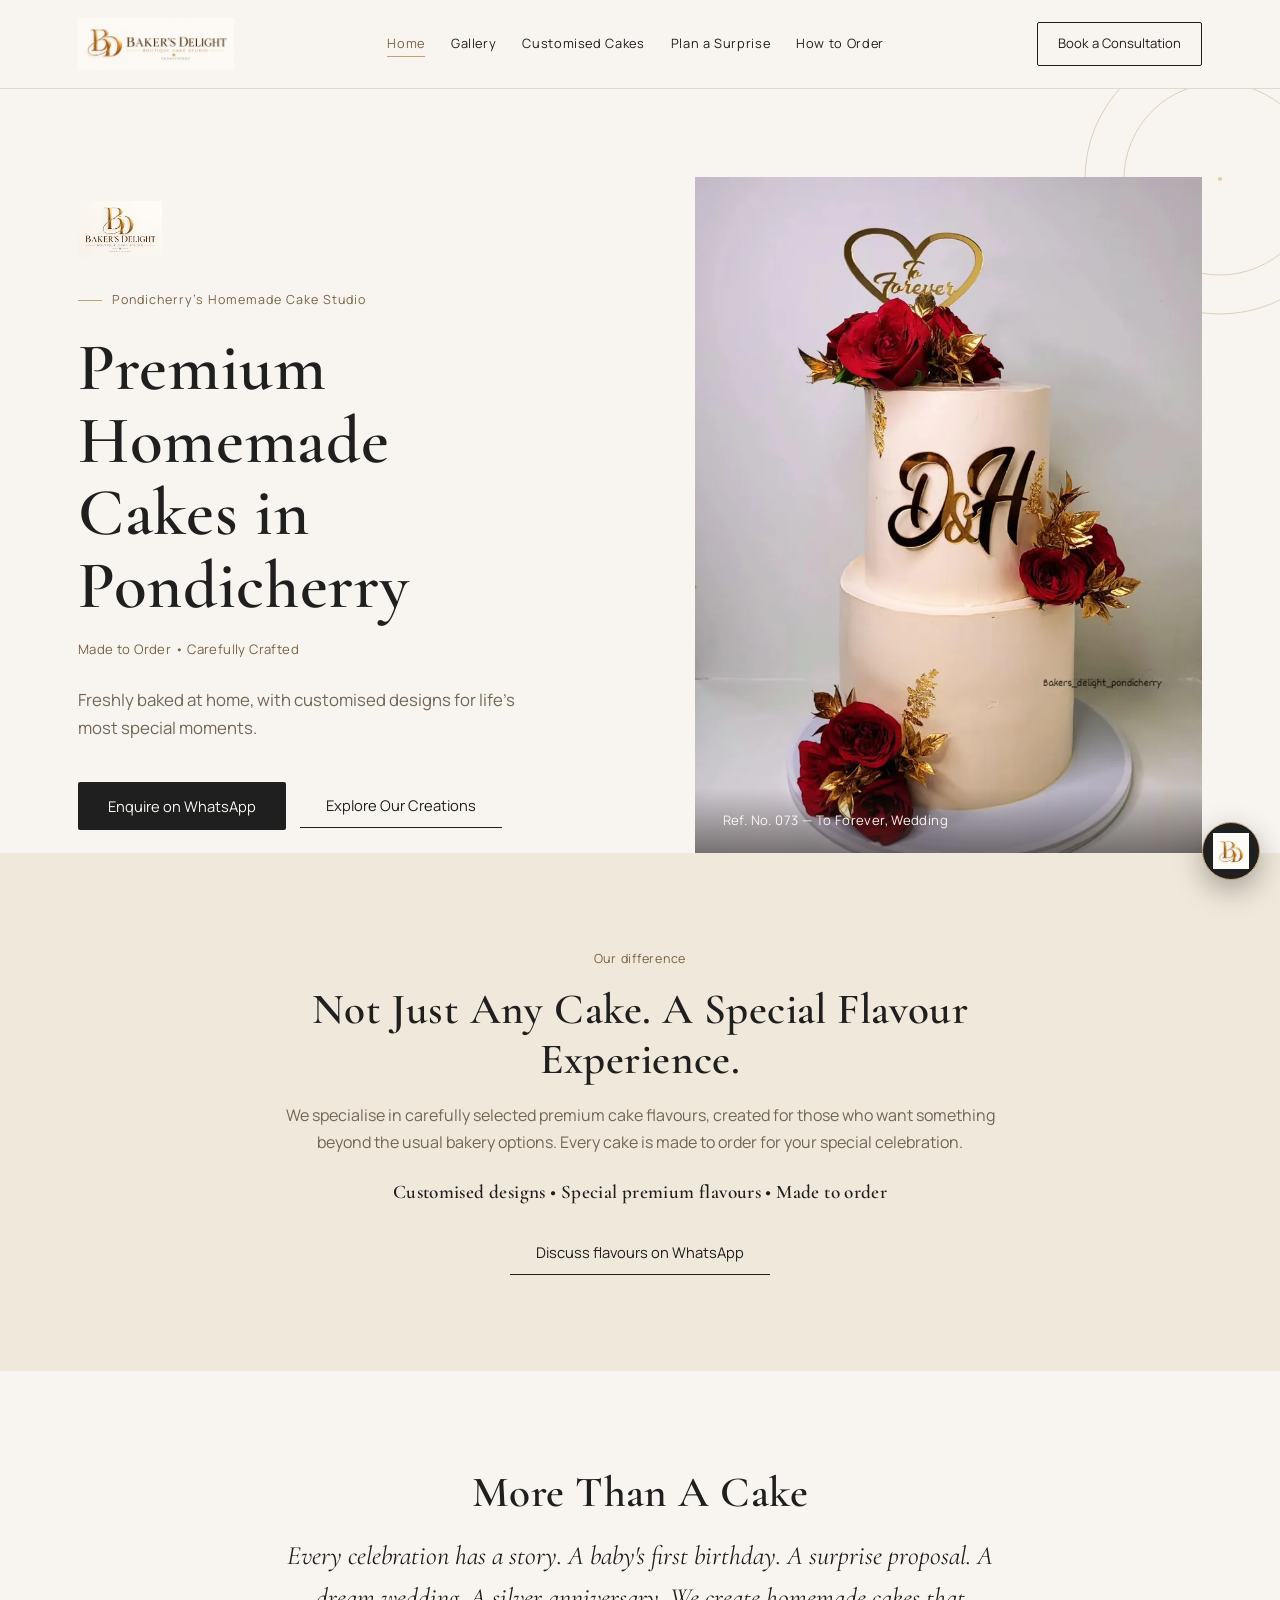
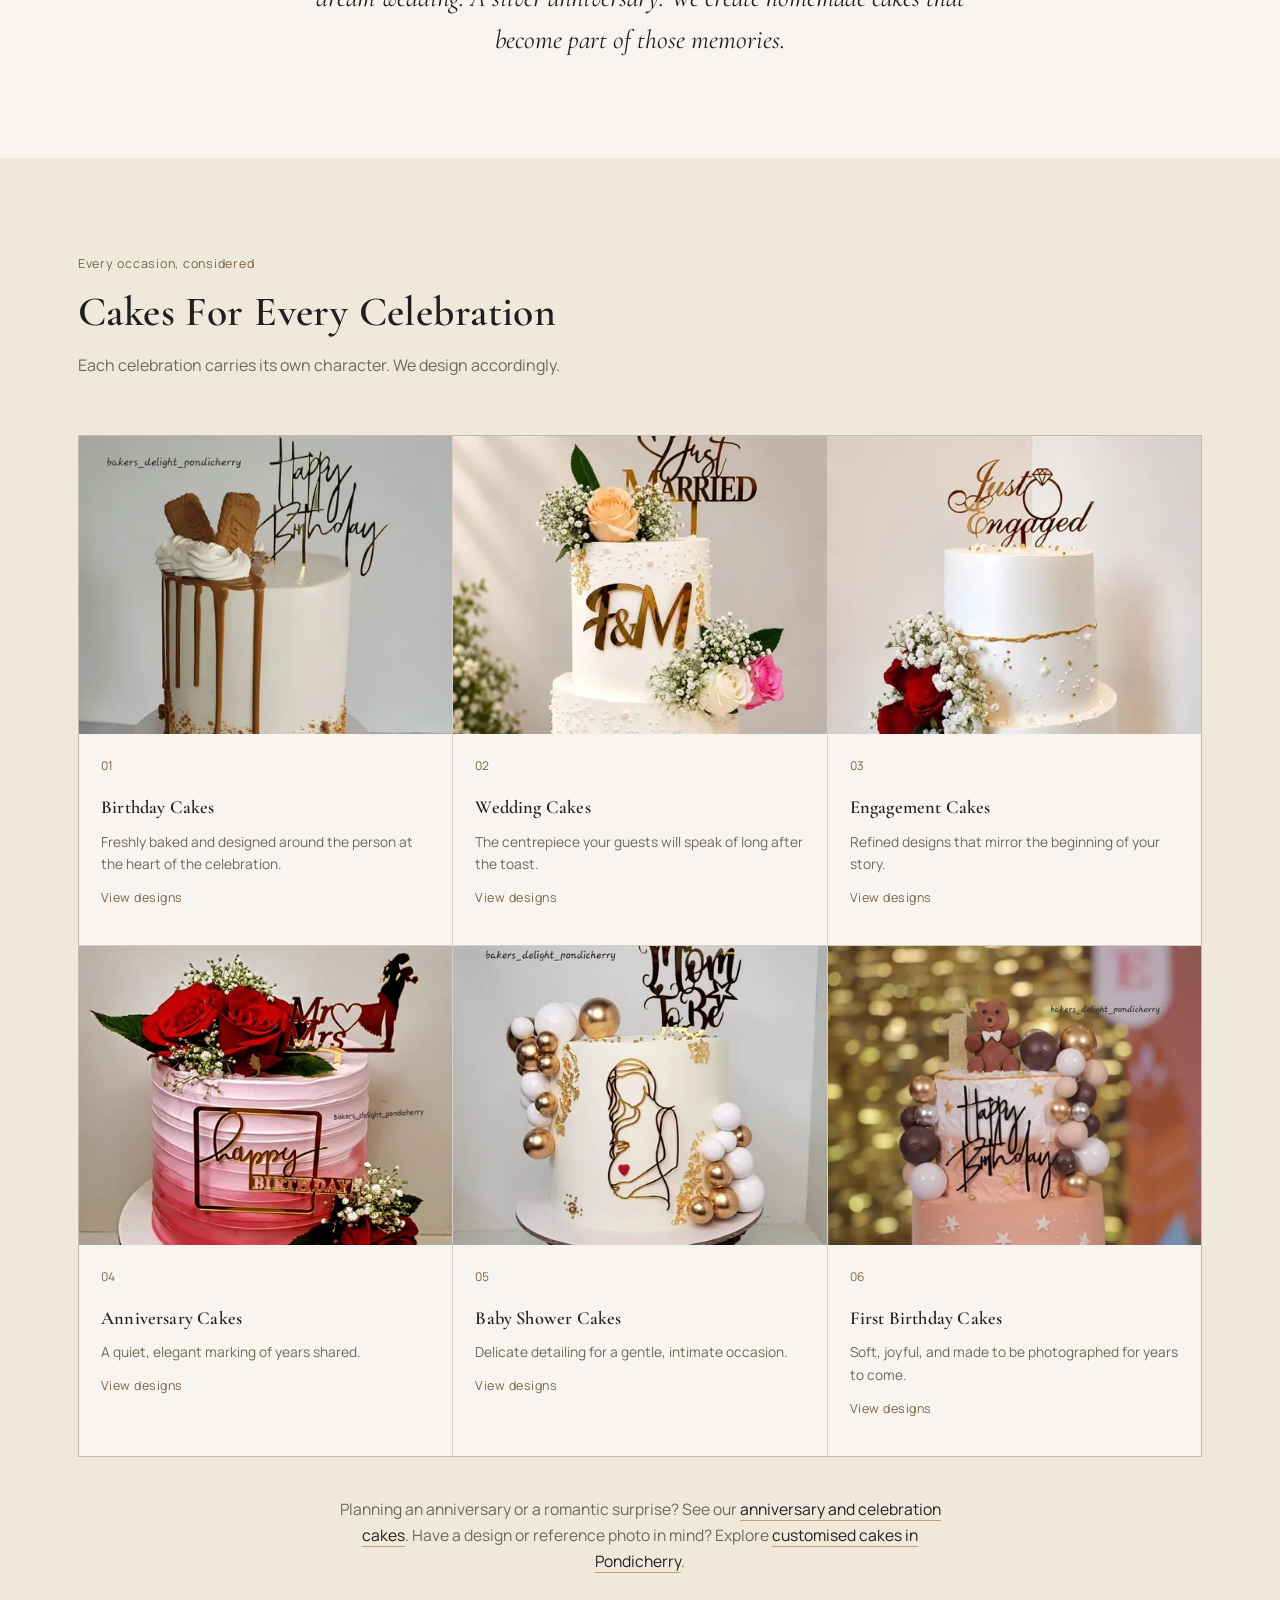
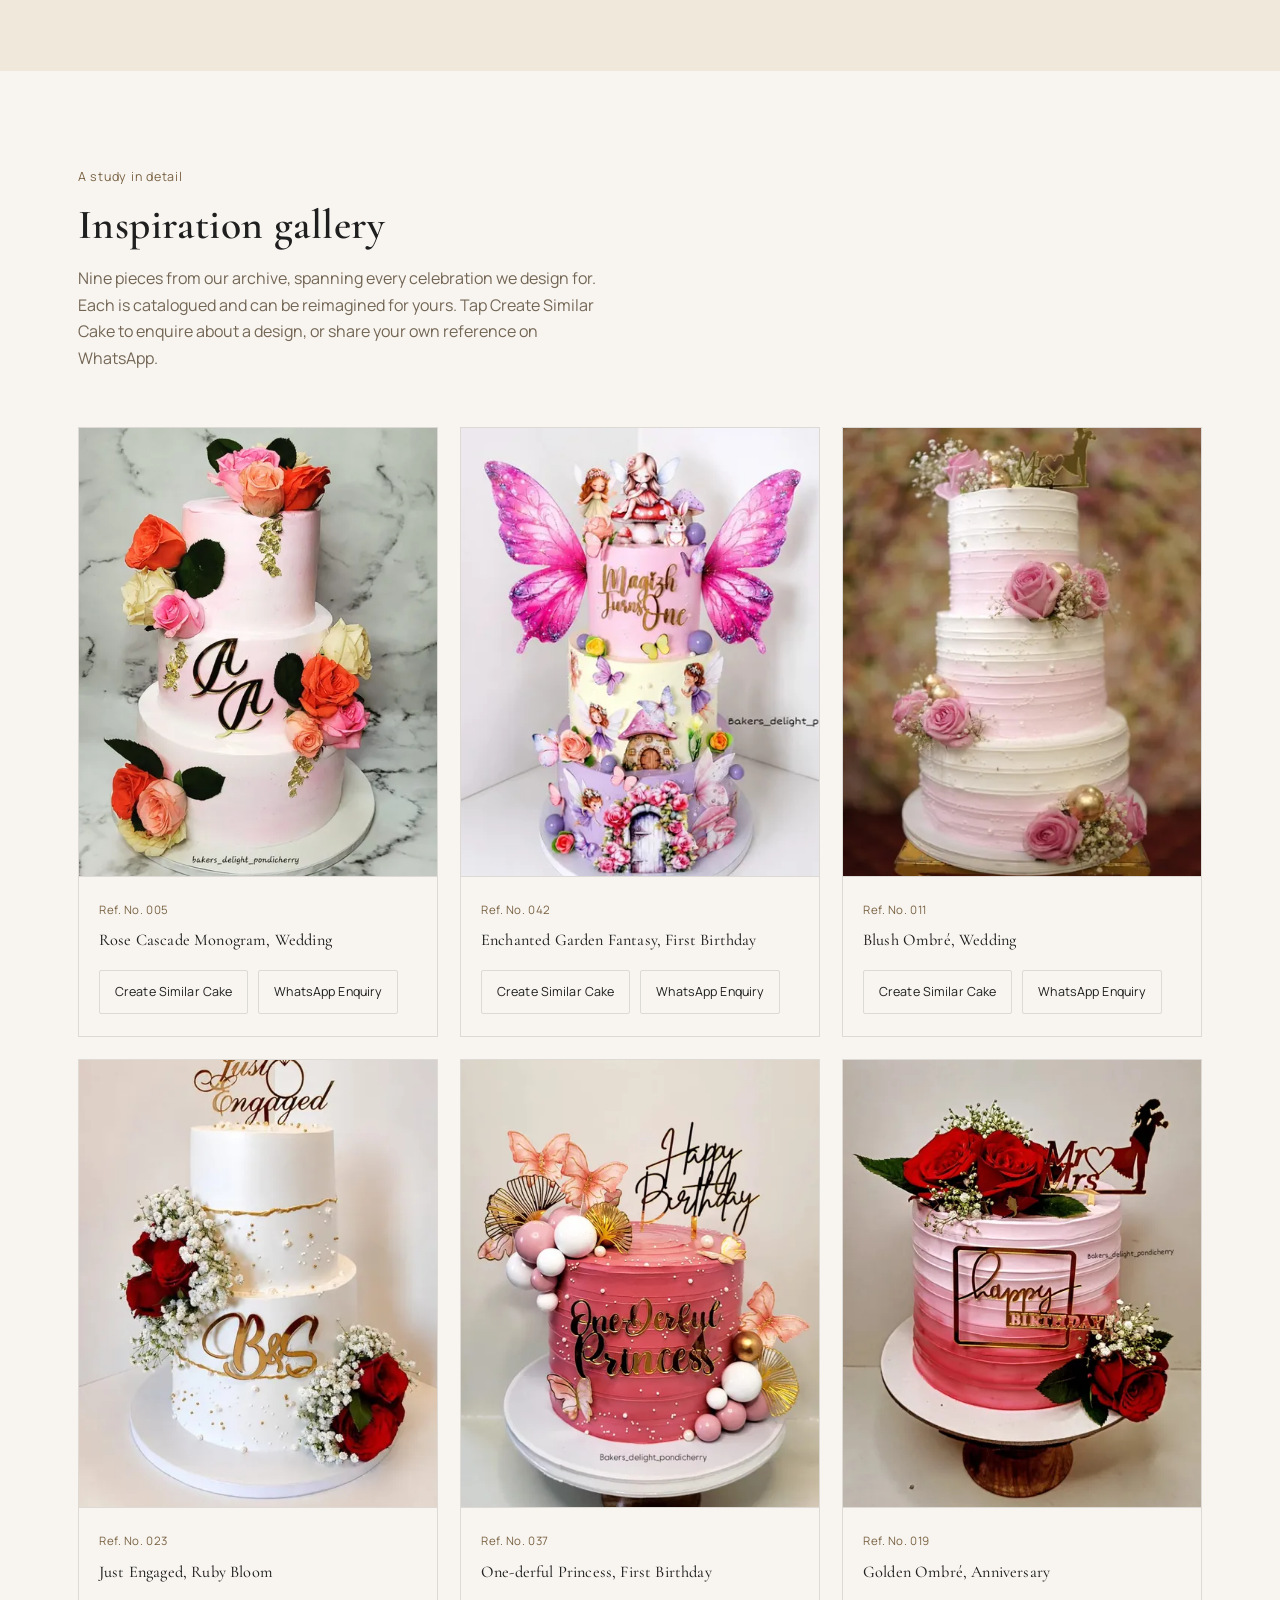
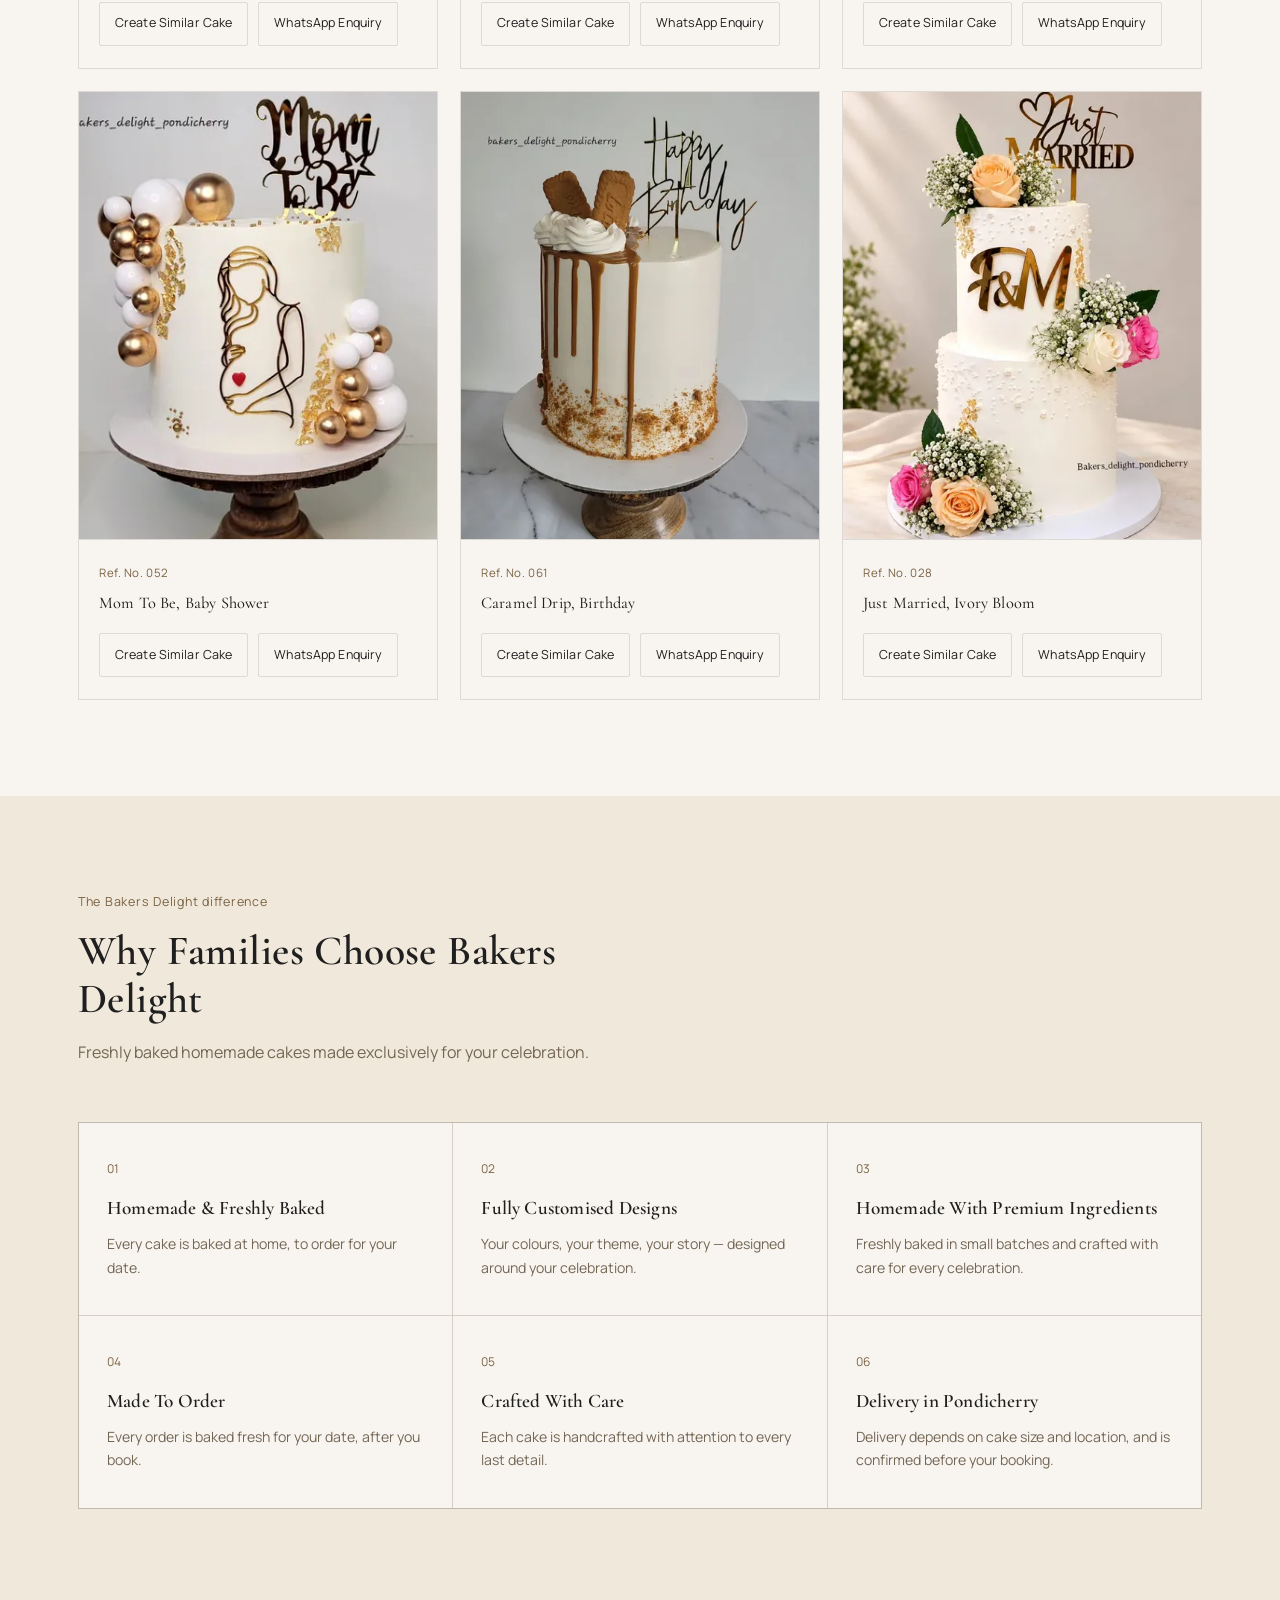
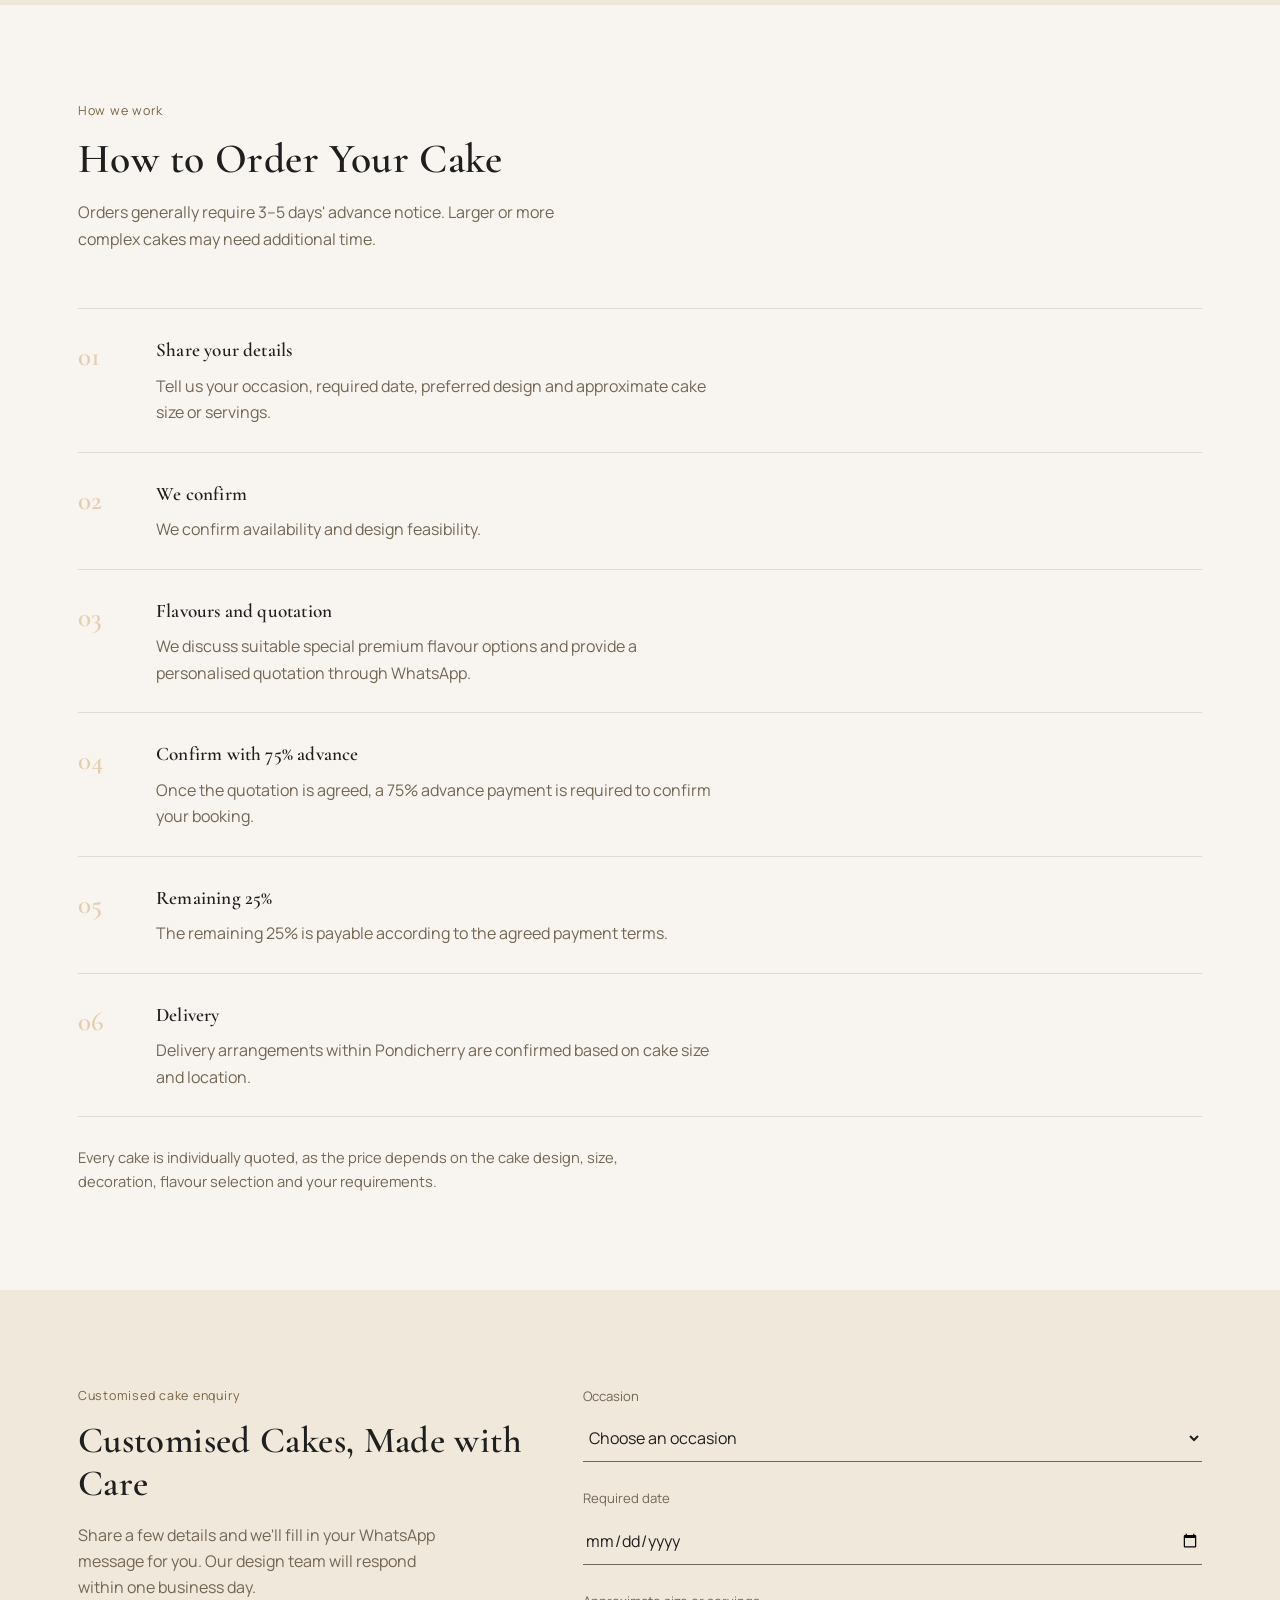
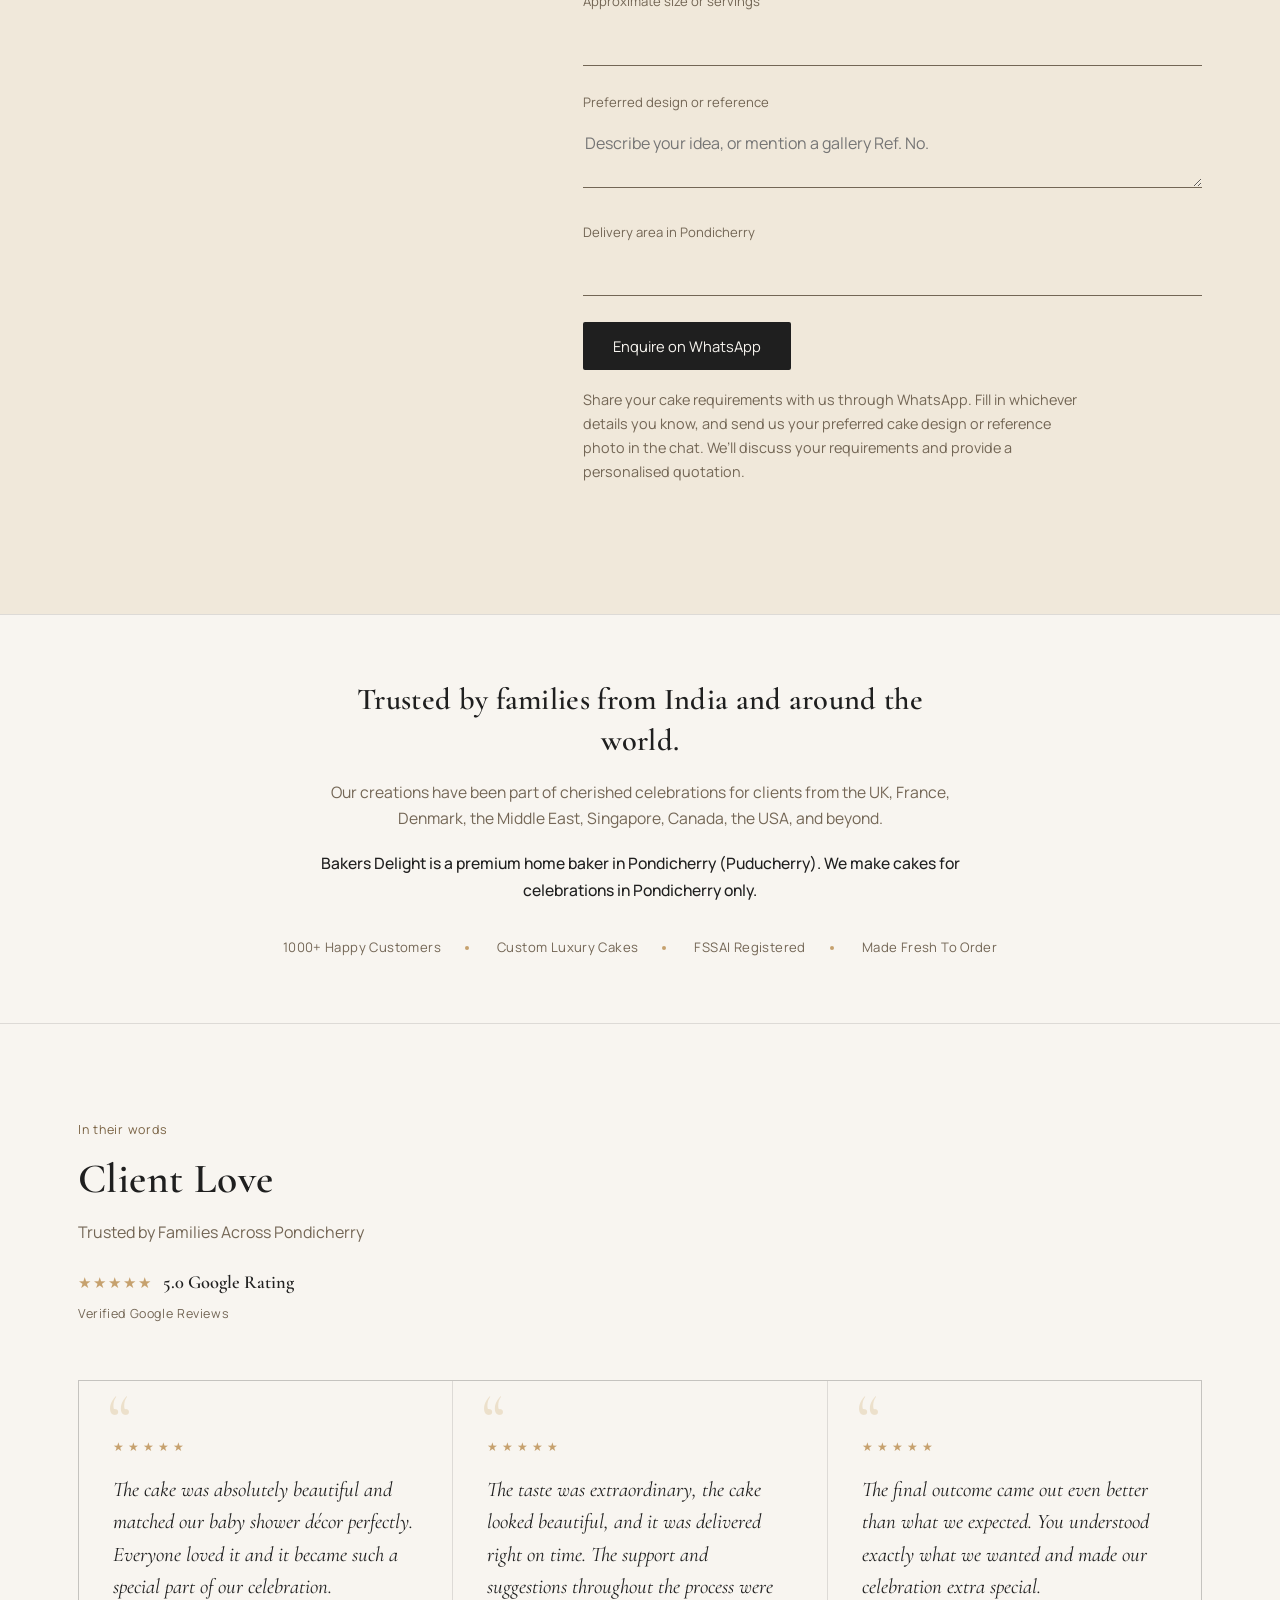
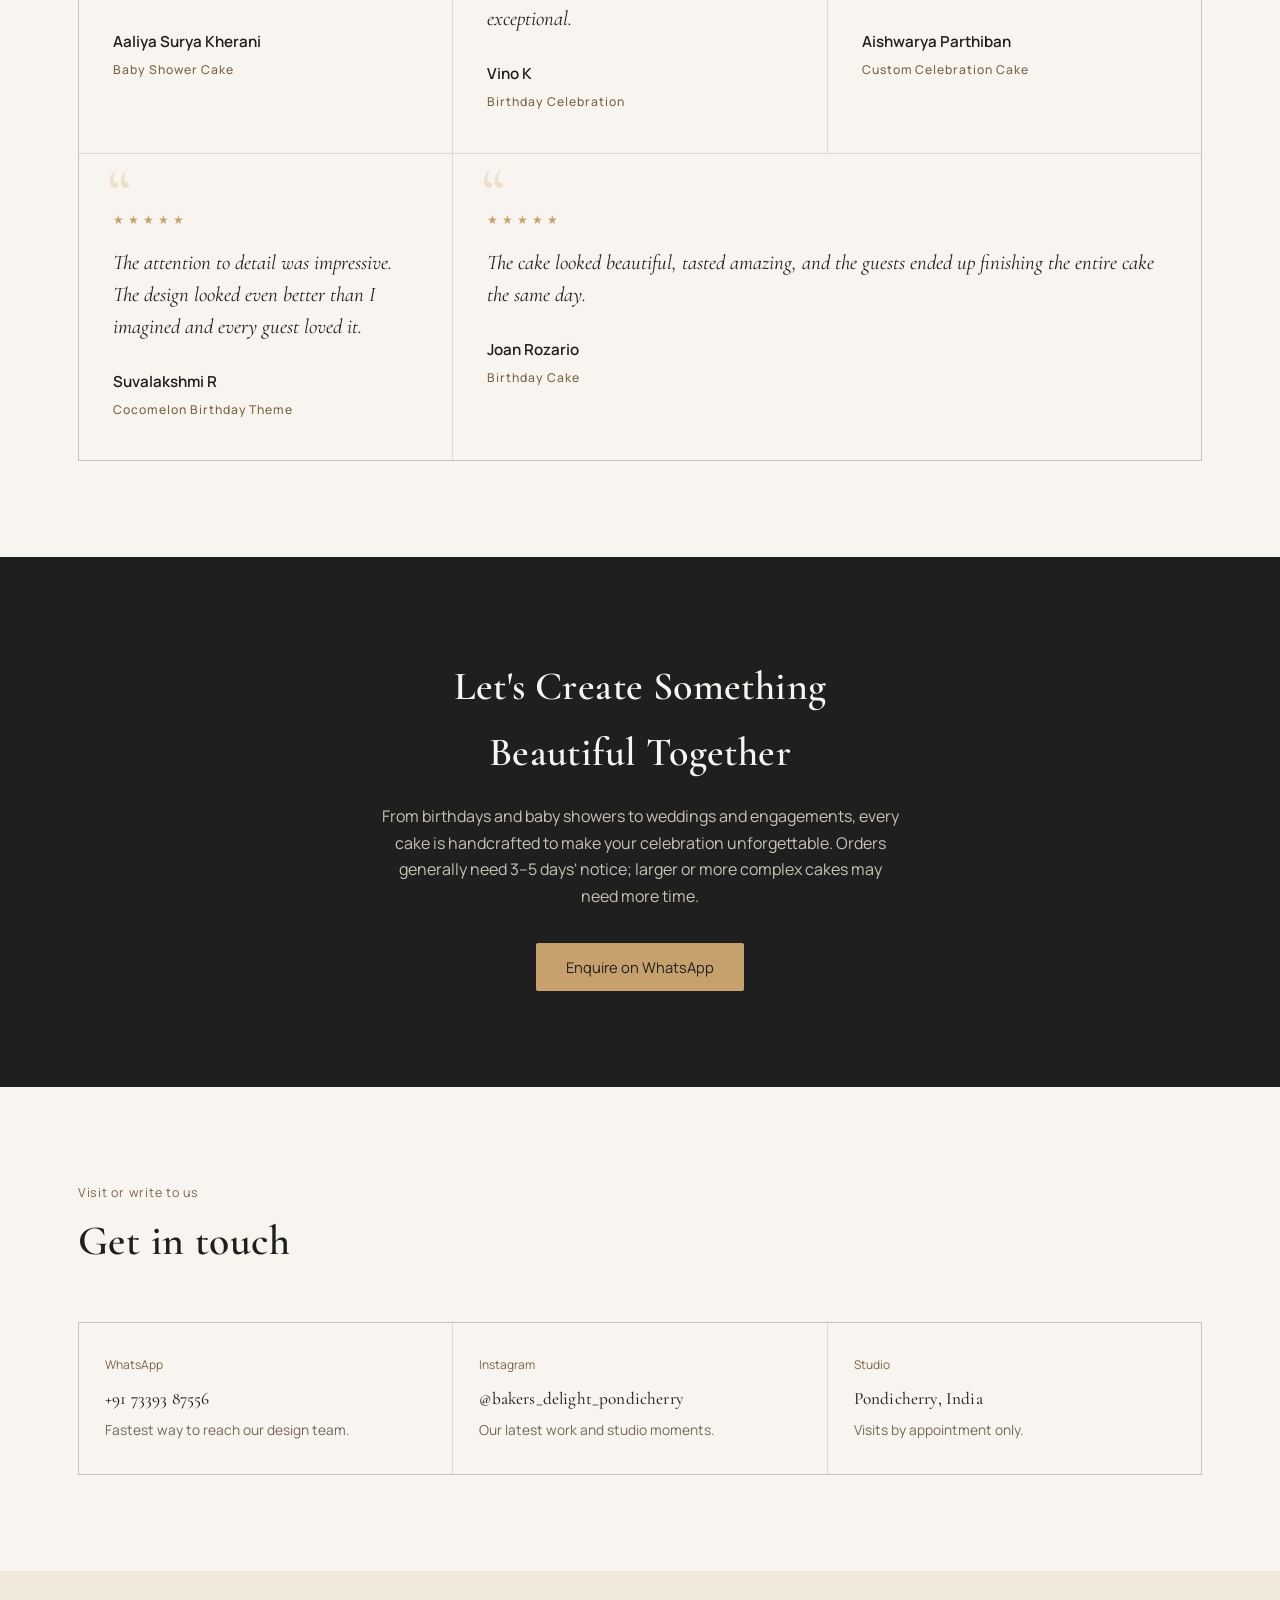
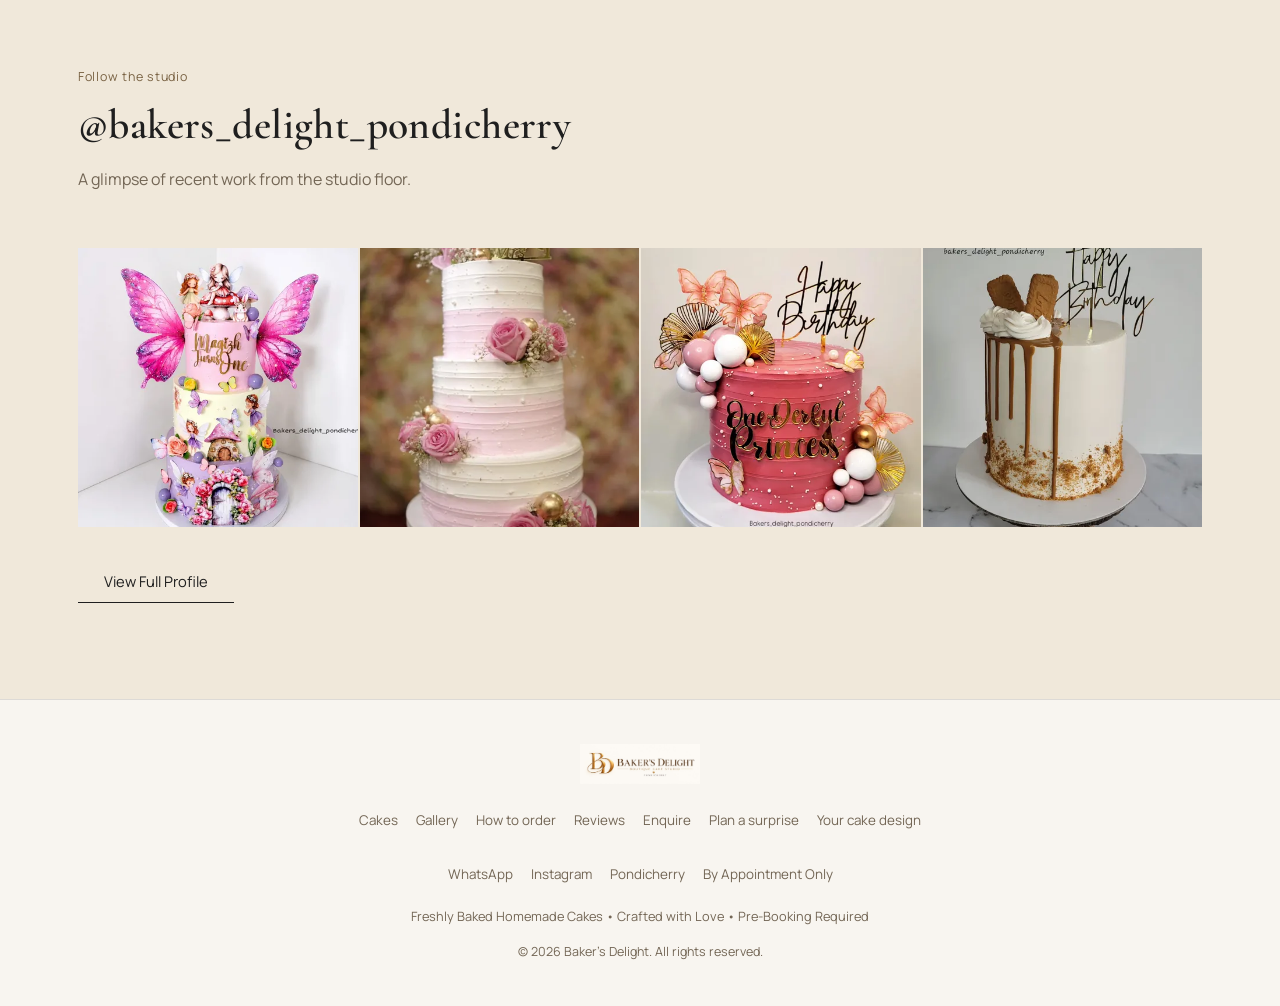
==== commit fda8abfa: "Add responsive primary navigation with accessible mobile menu" ====
--- a/index.html
+++ b/index.html
@@ -95,7 +95,20 @@
 <header class="site">
   <div class="nav-row">
     <img class="brand-logo" src="images/brand/bakers-delight-logo-horizontal.jpg" width="1280" height="426" alt="Baker's Delight — Boutique Cake Studio, Pondicherry">
+    <nav class="site-nav" id="siteNav" aria-label="Primary">
+      <ul class="site-links">
+        <li class="nav-consult"><a href="https://wa.me/917339387556?text=Hi%2C%20I%27d%20like%20to%20book%20a%20consultation" target="_blank" rel="noopener">Book a Consultation</a></li>
+        <li><a href="index.html" aria-current="page">Home</a></li>
+        <li><a href="#gallery">Gallery</a></li>
+        <li><a href="custom-cake-story.html">Customised Cakes</a></li>
+        <li><a href="meaningful-surprise.html">Plan a Surprise</a></li>
+        <li><a href="#how-to-order">How to Order</a></li>
+      </ul>
+    </nav>
     <a class="nav-cta" href="https://wa.me/917339387556?text=Hi%2C%20I%27d%20like%20to%20book%20a%20consultation" target="_blank" rel="noopener">Book a Consultation</a>
+    <button class="nav-toggle" type="button" aria-expanded="false" aria-controls="siteNav" aria-label="Open menu">
+      <span class="nav-lines" aria-hidden="true"><span></span><span></span><span></span></span>
+    </button>
   </div>
 </header>
 <main id="main">
@@ -356,6 +369,7 @@
 <a class="wa-fab" href="https://wa.me/917339387556?text=Hi%20Baker%27s%20Delight%2C%20I%20would%20like%20to%20discuss%20a%20custom%20cake%20for%20my%20celebration." target="_blank" rel="noopener" aria-label="Chat with us on WhatsApp">
   <img src="images/brand/bakers-delight-monogram.jpg" width="1254" height="1254" alt="">
 </a>
+<script src="nav.js"></script>
 <script src="script.js"></script>
 </body>
 </html>
--- a/styles.css
+++ b/styles.css
@@ -208,4 +208,50 @@
 /* ---------- SCROLL REVEAL ---------- */
 .reveal{opacity:0;transform:translateY(18px);transition:opacity .7s ease,transform .7s ease;}
 .reveal.in-view{opacity:1;transform:none;}
+/* ---------- SITE NAV (primary links + mobile menu) ---------- */
+.site-nav{align-self:stretch;display:flex;align-items:center;min-width:0;}
+.site-links{display:flex;align-items:center;justify-content:center;list-style:none;}
+.site-links a{position:relative;display:inline-flex;align-items:center;min-height:44px;padding:0 13px;font-size:0.8rem;letter-spacing:0.05em;color:var(--charcoal);transition:color .3s;}
+.site-links a::after{content:"";position:absolute;left:13px;right:13px;bottom:9px;height:1px;background:var(--gold);transform:scaleX(0);transform-origin:left;transition:transform .4s ease;}
+.site-links a:hover{color:var(--gold-text);}
+.site-links a:hover::after{transform:scaleX(1);}
+.site-links a[aria-current="page"]{color:var(--gold-text);}
+.site-links a[aria-current="page"]::after{transform:scaleX(1);}
+
+.nav-toggle{display:none;width:44px;height:44px;margin-left:10px;flex-shrink:0;align-items:center;justify-content:center;background:transparent;border:1px solid var(--line);border-radius:2px;padding:0;cursor:pointer;transition:border-color .3s,background .3s;}
+.nav-toggle:hover{border-color:var(--gold);}
+.nav-toggle:active{background:var(--beige);}
+.nav-lines{position:relative;display:block;width:18px;height:14px;}
+.nav-lines span{position:absolute;left:1px;right:1px;height:2px;background:var(--charcoal);border-radius:1px;transition:transform .3s ease,opacity .3s ease;}
+.nav-lines span:nth-child(1){top:2px;}
+.nav-lines span:nth-child(2){top:6px;}
+.nav-lines span:nth-child(3){top:10px;}
+.nav-toggle[aria-expanded="true"] .nav-lines span:nth-child(1){transform:translateY(4px) rotate(45deg);}
+.nav-toggle[aria-expanded="true"] .nav-lines span:nth-child(2){opacity:0;}
+.nav-toggle[aria-expanded="true"] .nav-lines span:nth-child(3){transform:translateY(-4px) rotate(-45deg);}
+
+body.nav-lock{overflow:hidden;}
+@keyframes navDrop{from{opacity:0;transform:translateY(-10px);}to{opacity:1;transform:none;}}
+
+.nav-consult{display:none;}
+
+@media(max-width:960px){
+  .nav-row{justify-content:flex-start;}
+  .nav-cta{margin-left:auto;}
+  .site-nav{position:absolute;top:100%;left:0;right:0;display:none;background:rgba(248,245,240,0.98);backdrop-filter:blur(10px);border-top:1px solid var(--gold-soft);box-shadow:0 22px 40px rgba(31,31,31,0.14);}
+  .site-nav.is-open{display:block;animation:navDrop .25s ease-out both;}
+  .site-links{display:block;padding:2px 0 12px;}
+  .site-links a{display:flex;width:100%;min-height:54px;padding:12px 28px;font-size:1.02rem;letter-spacing:0.02em;border-bottom:1px solid var(--line);}
+  .site-links li:last-child a{border-bottom:none;}
+  .site-links a::after{display:none;}
+  .site-links a[aria-current="page"]{color:var(--gold-text);}
+  .nav-toggle{display:inline-flex;}
+  .brand-logo{height:38px;}
+  .nav-consult{display:block;padding:16px 20px 6px;}
+  .nav-consult a{display:flex;align-items:center;justify-content:center;min-height:46px;padding:0 16px;border:1px solid var(--charcoal);font-size:0.88rem;letter-spacing:0.03em;transition:background .3s,color .3s;}
+  .nav-consult a:hover{background:var(--charcoal);color:var(--ivory);}
+}
+@media(max-width:420px){.site-links a{padding-left:20px;padding-right:20px;}.brand-logo{height:36px;}.nav-cta{display:none;}.nav-toggle{margin-left:auto;}}
+@media(max-width:340px){.brand-logo{height:30px;}}
+
 @media(prefers-reduced-motion:reduce){*{animation:none!important;transition:none!important;}}
